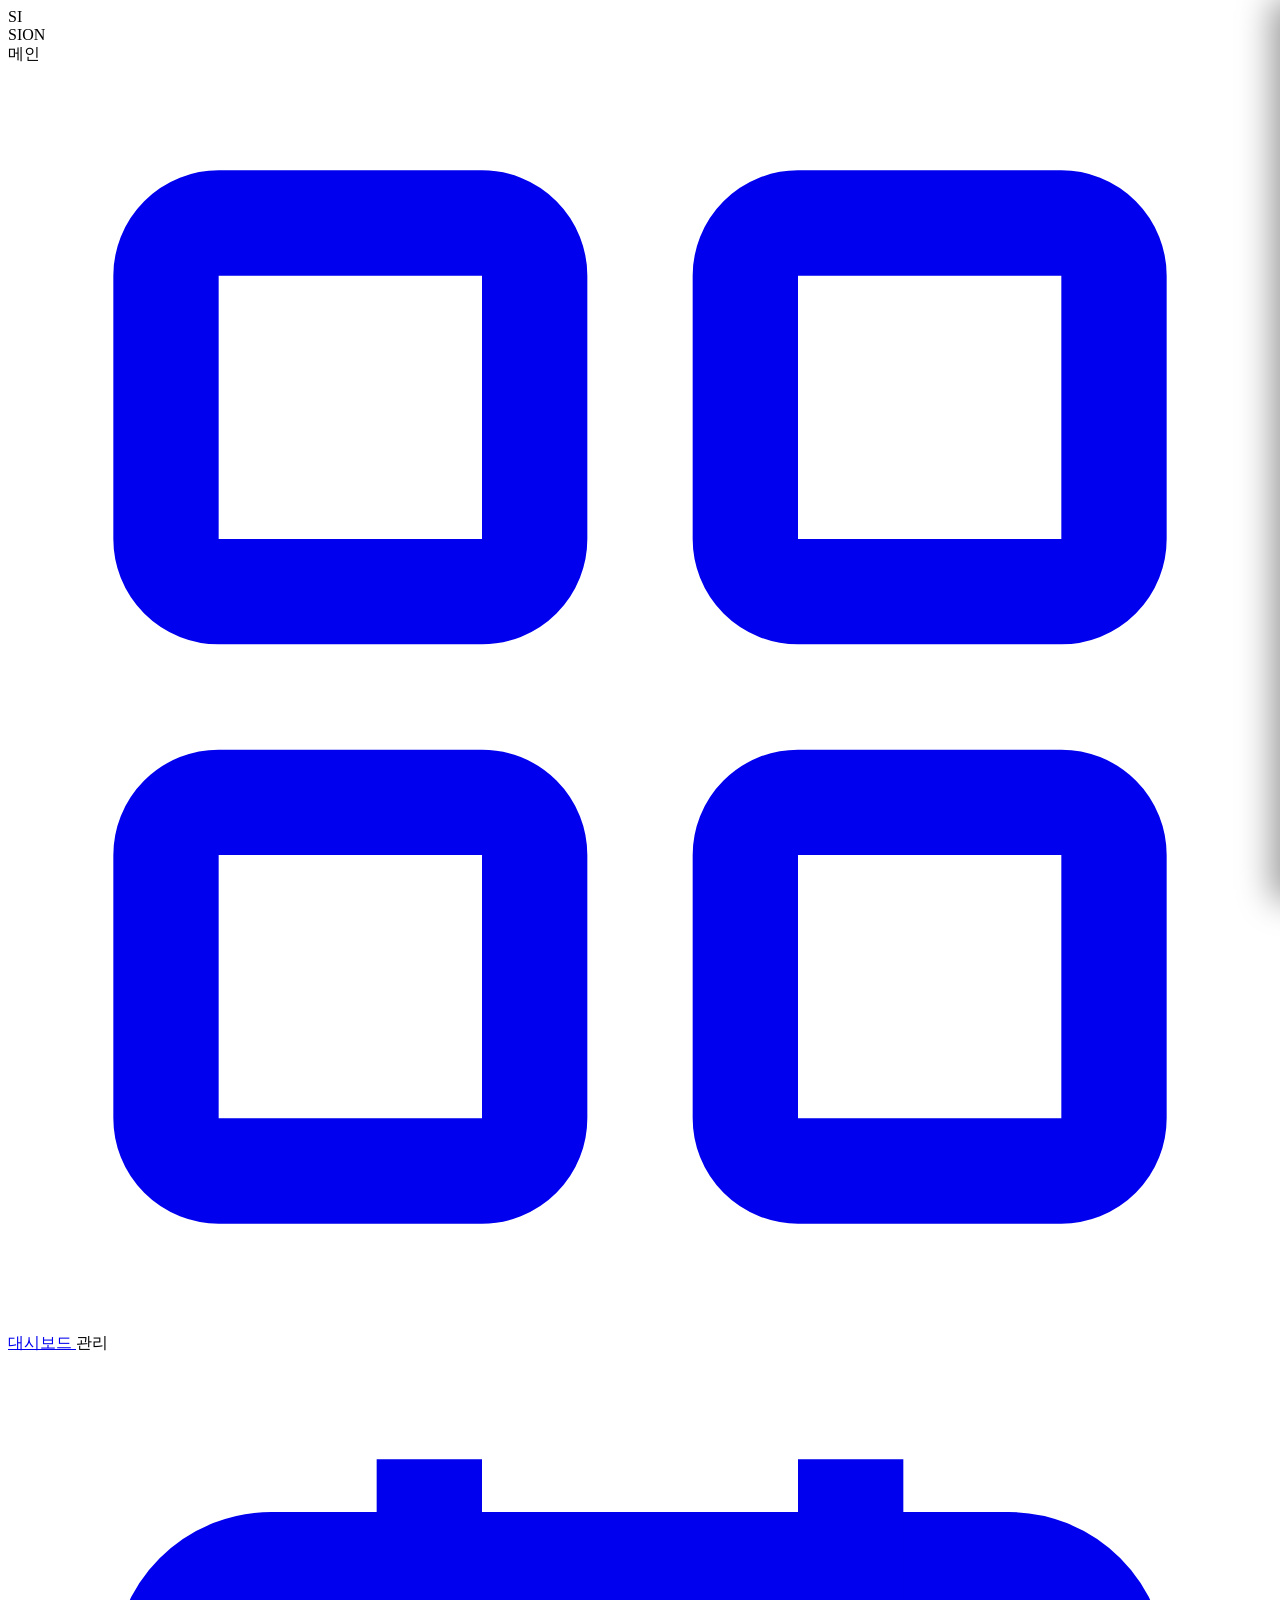
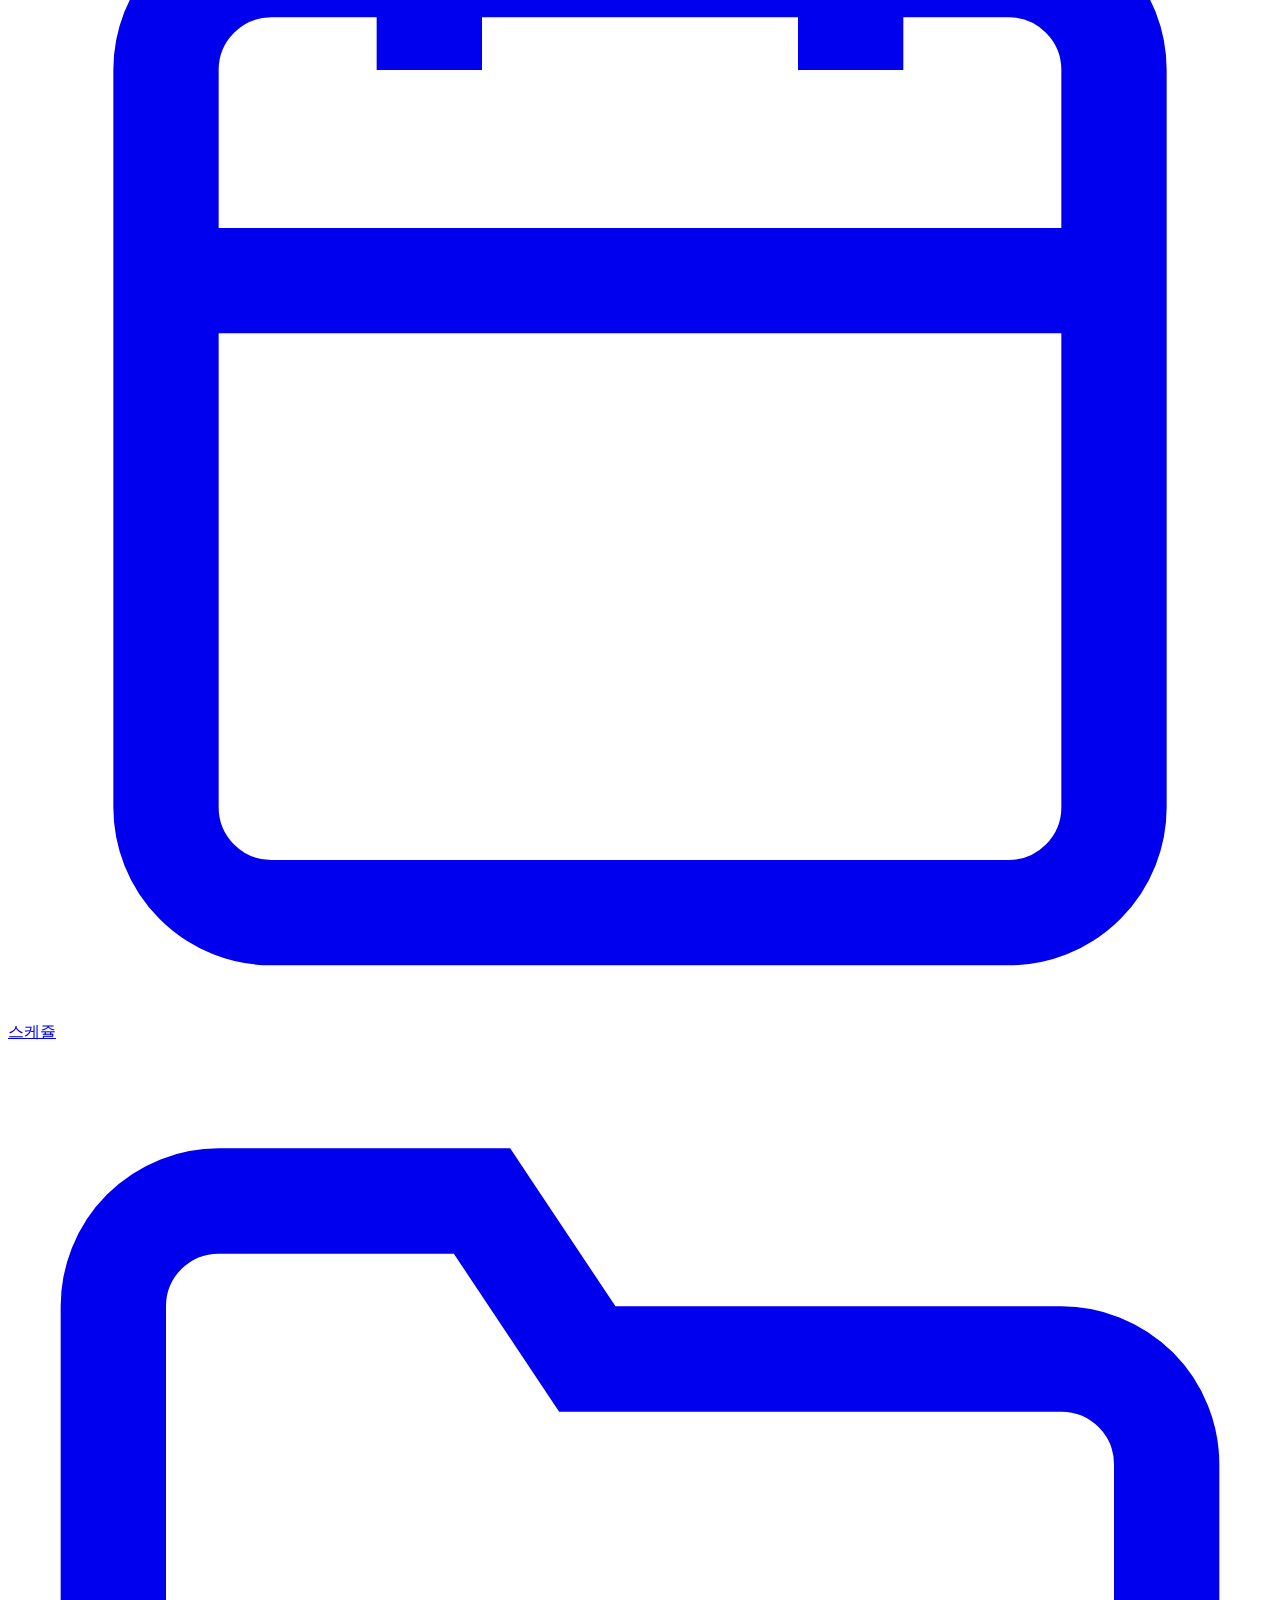
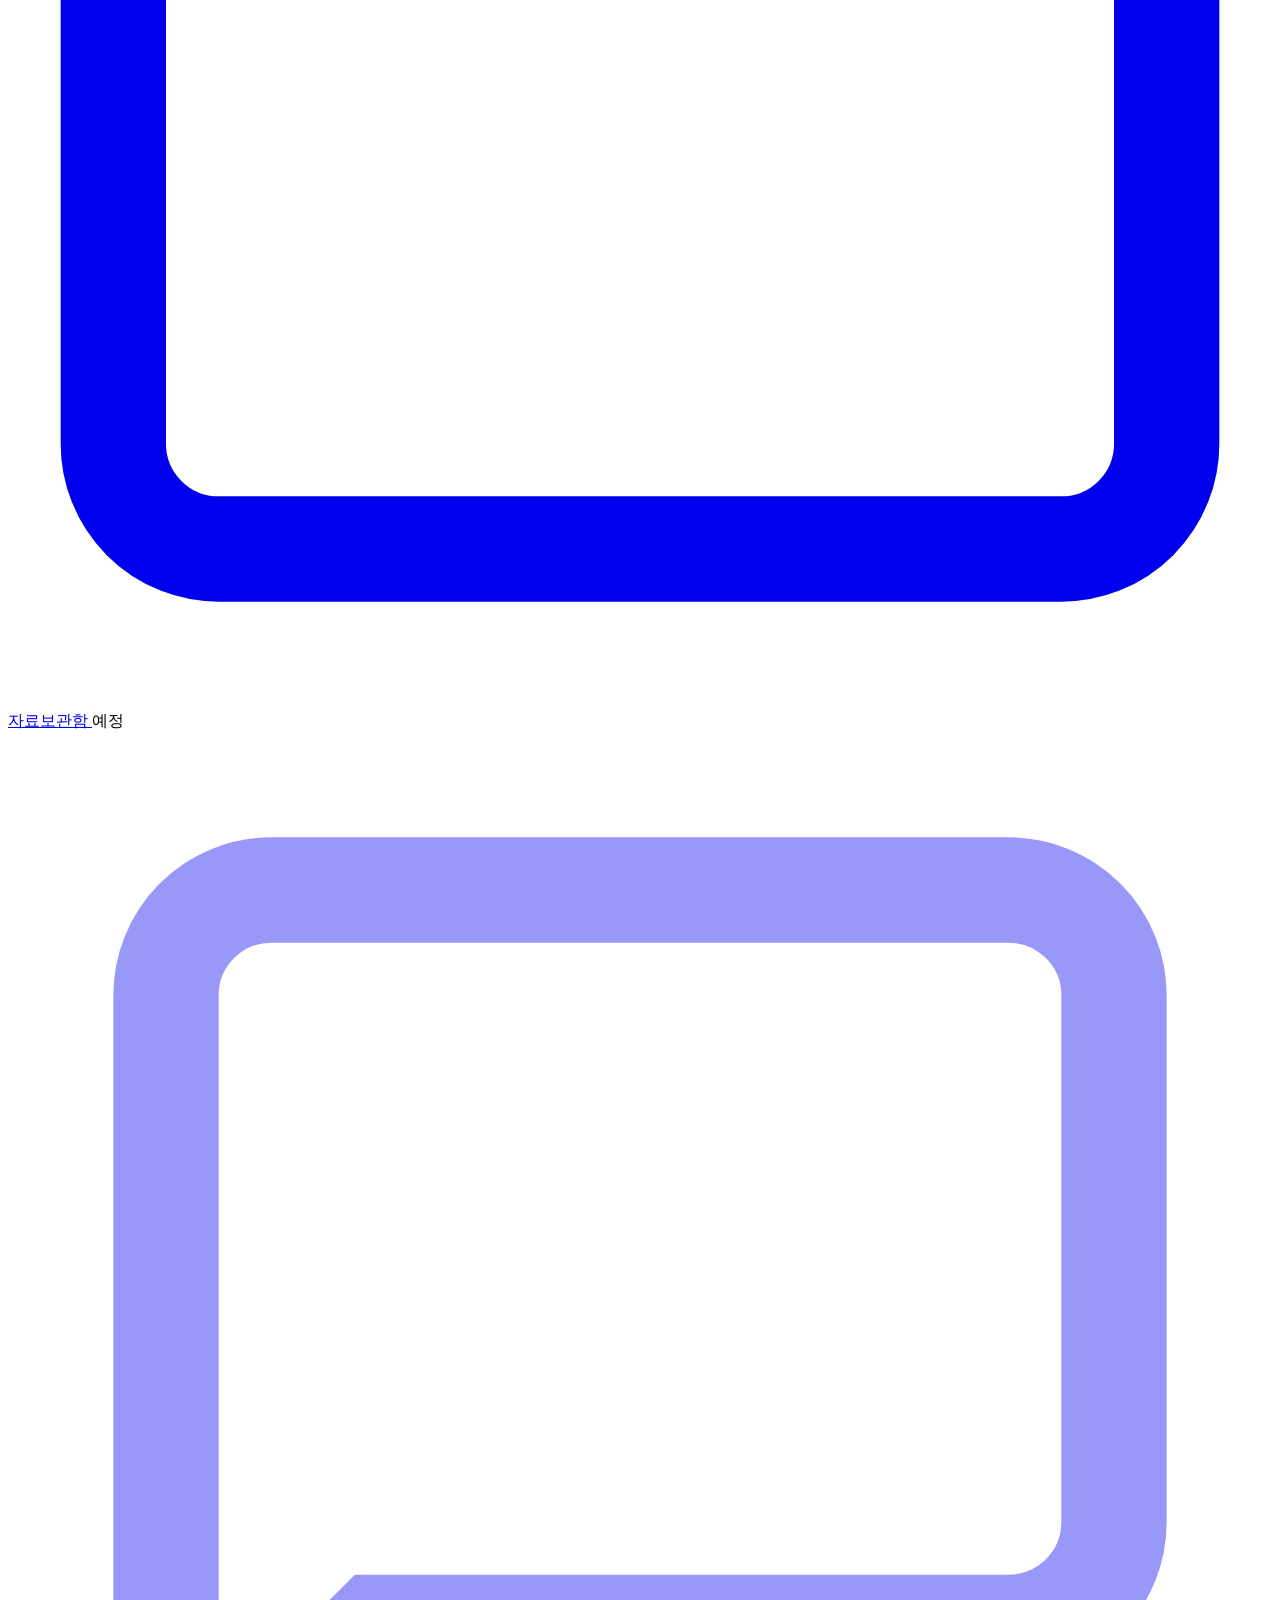
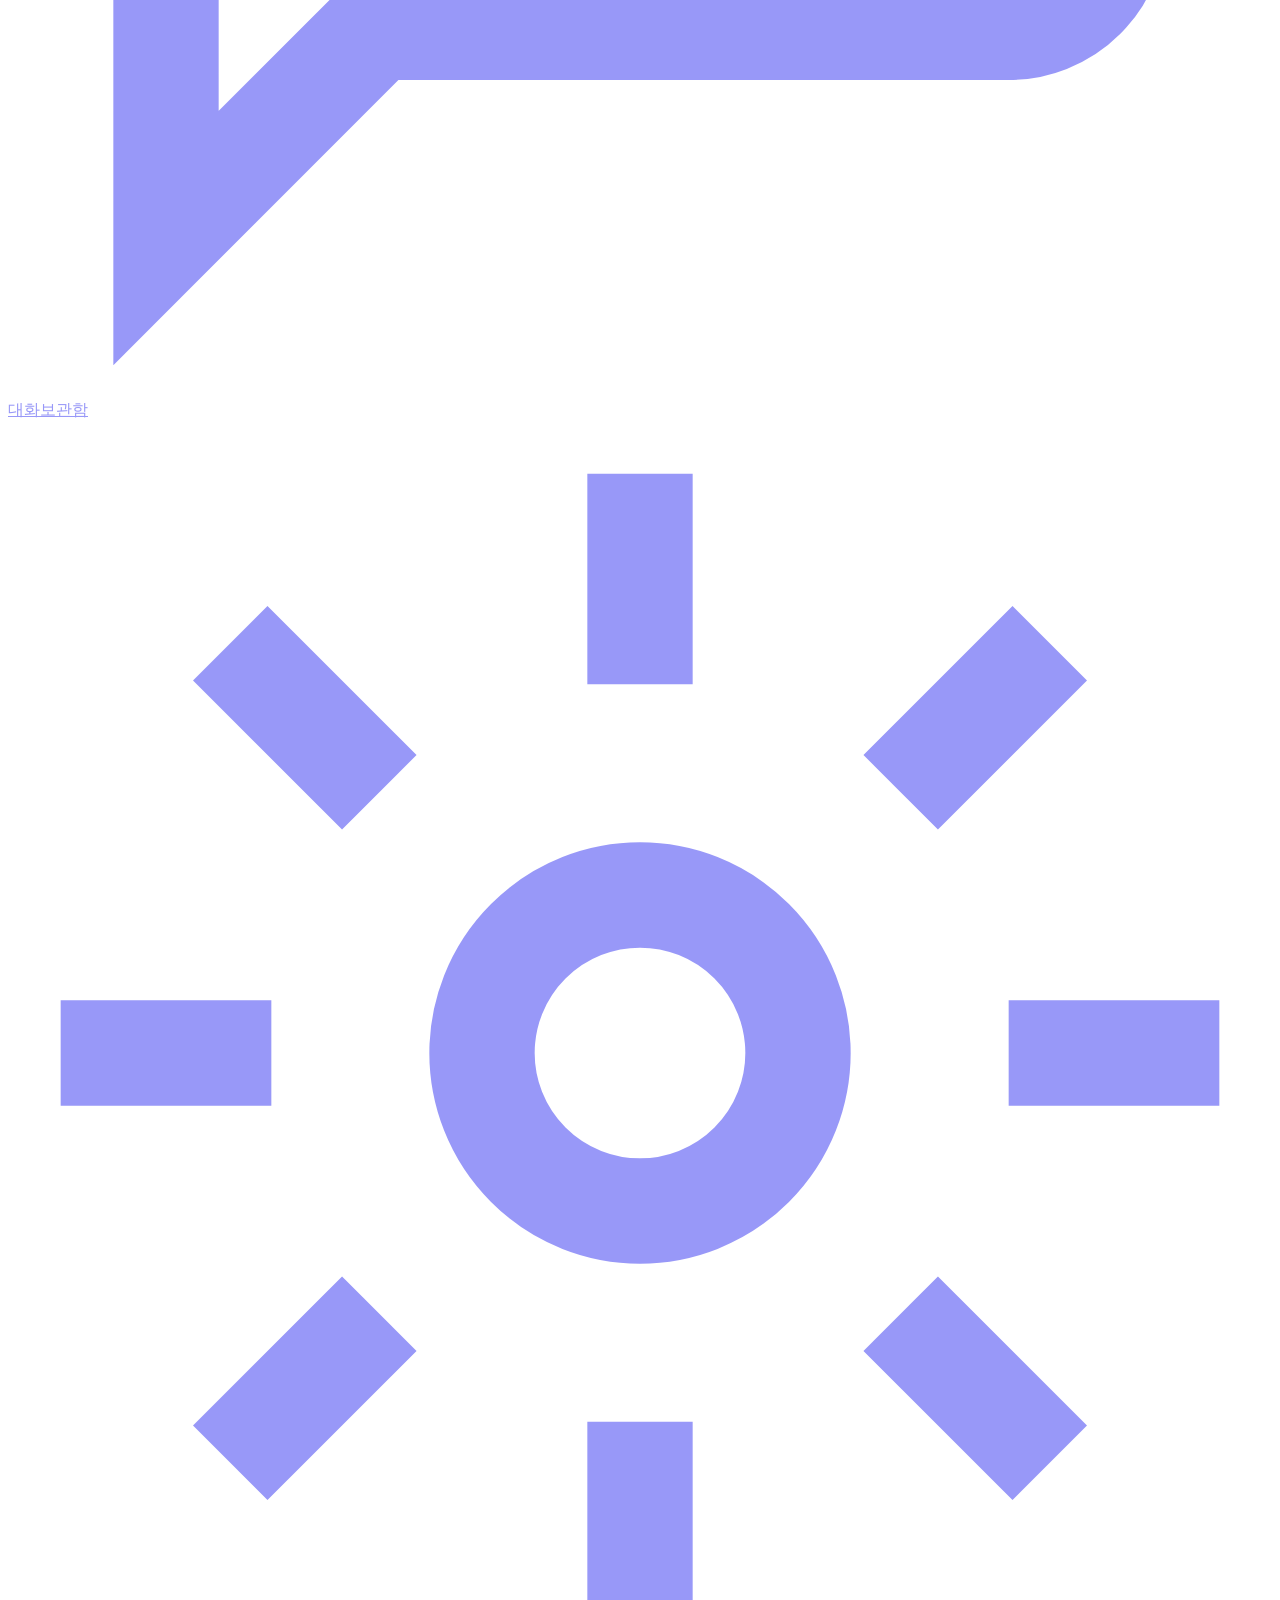
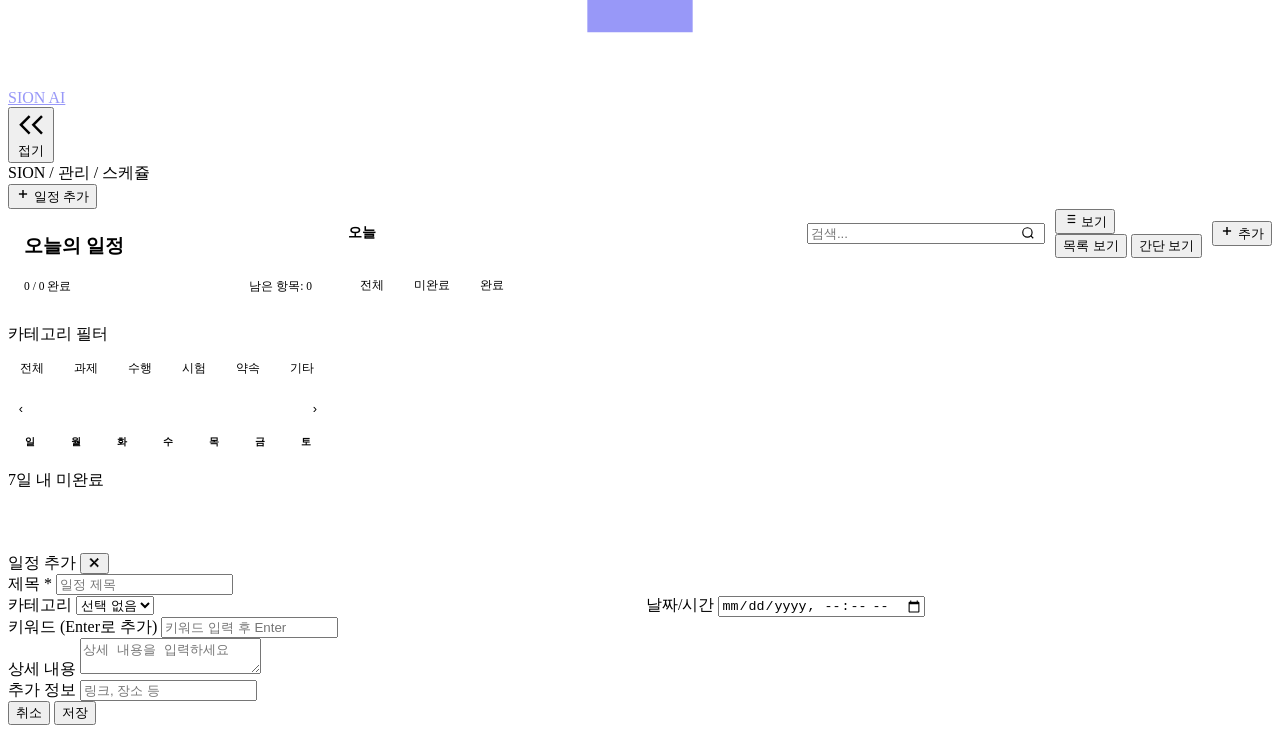
==== schedule.html @ 3ece58d2 "Create schedule.html" ====
<!DOCTYPE html>
<html lang="ko">
<head>
  <meta charset="UTF-8"/>
  <meta name="viewport" content="width=device-width,initial-scale=1.0"/>
  <title>SION — 스케쥴</title>
  <link rel="stylesheet" href="sion.css"/>
  <style>
    /* ── 스케쥴 전용 ─────────────────────── */
    .sched-layout {
      display: grid;
      grid-template-columns: 320px 1fr;
      gap: 20px;
      align-items: start;
    }

    /* ── 왼쪽 패널: 오늘/필터/통계 ─────── */
    .sched-left { display: flex; flex-direction: column; gap: 14px; }

    /* 필터 칩 */
    .filter-chips { display: flex; flex-wrap: wrap; gap: 6px; }
    .chip {
      padding: 5px 12px;
      border-radius: 20px;
      font-size: 0.75rem;
      font-weight: 500;
      border: 1px solid var(--line-mid);
      background: transparent;
      color: var(--tx-2);
      cursor: pointer;
      transition: all 0.15s;
    }
    .chip:hover { border-color: var(--line-hi); color: var(--tx-1); }
    .chip.active { background: var(--ac-dim); border-color: var(--ac); color: var(--ac); }

    /* 오늘 요약 */
    .today-summary {
      padding: 16px;
      background: var(--bg-float);
      border-radius: var(--radius);
      border: 1px solid var(--line-mid);
    }
    .ts-date {
      font-family: var(--font-mono);
      font-size: 0.7rem;
      color: var(--tx-3);
      margin-bottom: 8px;
    }
    .ts-progress-bar {
      height: 4px;
      background: var(--bg-overlay);
      border-radius: 2px;
      margin: 10px 0 6px;
      overflow: hidden;
    }
    .ts-progress-fill {
      height: 100%;
      background: var(--ac);
      border-radius: 2px;
      transition: width 0.5s ease;
    }
    .ts-counts {
      display: flex;
      justify-content: space-between;
      font-size: 0.72rem;
      color: var(--tx-3);
      font-family: var(--font-mono);
    }

    /* 미니 캘린더 */
    .mini-cal { }
    .mini-cal-header {
      display: flex;
      align-items: center;
      justify-content: space-between;
      margin-bottom: 10px;
    }
    .mini-cal-title {
      font-size: 0.85rem;
      font-weight: 600;
      color: var(--tx-1);
      font-family: var(--font-mono);
    }
    .mini-cal-nav {
      width: 26px; height: 26px;
      border-radius: 6px;
      border: 1px solid var(--line-mid);
      background: transparent;
      color: var(--tx-2);
      display: flex; align-items: center; justify-content: center;
      cursor: pointer;
      font-size: 0.8rem;
      transition: all 0.15s;
    }
    .mini-cal-nav:hover { background: var(--bg-overlay); color: var(--tx-1); }
    .mini-cal-days {
      display: grid;
      grid-template-columns: repeat(7, 1fr);
      gap: 2px;
      margin-bottom: 4px;
    }
    .mini-cal-day-label {
      text-align: center;
      font-size: 0.65rem;
      color: var(--tx-3);
      padding: 3px 0;
      font-weight: 600;
    }
    .mini-cal-grid {
      display: grid;
      grid-template-columns: repeat(7, 1fr);
      gap: 2px;
    }
    .cal-cell {
      aspect-ratio: 1;
      display: flex;
      align-items: center;
      justify-content: center;
      border-radius: 6px;
      font-size: 0.72rem;
      cursor: pointer;
      color: var(--tx-2);
      position: relative;
      transition: background 0.1s, color 0.1s;
    }
    .cal-cell:hover { background: var(--bg-overlay); color: var(--tx-1); }
    .cal-cell.other { color: var(--tx-4); }
    .cal-cell.today { background: var(--ac-dim); color: var(--ac); font-weight: 700; }
    .cal-cell.selected { background: var(--ac); color: var(--bg-base); font-weight: 700; }
    .cal-cell.has-event::after {
      content: '';
      position: absolute;
      bottom: 2px;
      width: 4px; height: 4px;
      border-radius: 50%;
      background: var(--ac);
    }
    .cal-cell.today.has-event::after, .cal-cell.selected.has-event::after { background: var(--bg-base); }
    .cal-cell.sun { color: var(--red); }
    .cal-cell.sun.today, .cal-cell.sun.selected { color: inherit; }

    /* ── 오른쪽: 일정 목록 ────────────────── */
    .sched-right { display: flex; flex-direction: column; gap: 14px; }
    .sched-toolbar {
      display: flex;
      align-items: center;
      gap: 10px;
      flex-wrap: wrap;
    }
    .sched-date-label {
      font-size: 0.85rem;
      font-weight: 600;
      color: var(--tx-1);
      font-family: var(--font-mono);
      flex: 1;
    }

    /* 일정 아이템 */
    .sched-list { display: flex; flex-direction: column; gap: 6px; }
    .sched-item {
      background: var(--bg-raised);
      border: 1px solid var(--line-mid);
      border-radius: var(--radius);
      padding: 12px 14px;
      display: flex;
      align-items: flex-start;
      gap: 12px;
      transition: border-color 0.15s;
    }
    .sched-item:hover { border-color: var(--line-hi); }
    .sched-item.done { opacity: 0.45; }
    .sched-item.done .sched-name { text-decoration: line-through; color: var(--tx-3); }
    .sched-check {
      width: 20px; height: 20px;
      border-radius: 6px;
      border: 1.5px solid var(--line-hi);
      flex-shrink: 0;
      display: flex; align-items: center; justify-content: center;
      cursor: pointer;
      margin-top: 1px;
      transition: all 0.15s;
    }
    .sched-check:hover { border-color: var(--ac); }
    .sched-check.done { background: var(--ac); border-color: var(--ac); }
    .sched-body { flex: 1; min-width: 0; }
    .sched-name {
      font-size: 0.9rem;
      font-weight: 500;
      color: var(--tx-1);
      margin-bottom: 4px;
      white-space: nowrap;
      overflow: hidden;
      text-overflow: ellipsis;
    }
    .sched-meta {
      display: flex;
      align-items: center;
      gap: 8px;
      flex-wrap: wrap;
    }
    .sched-time {
      font-size: 0.72rem;
      color: var(--tx-3);
      font-family: var(--font-mono);
    }
    .sched-keywords {
      display: flex;
      gap: 4px;
      flex-wrap: wrap;
    }
    .sched-keyword {
      font-size: 0.65rem;
      padding: 1px 6px;
      border-radius: 3px;
      background: var(--bg-overlay);
      color: var(--tx-3);
    }
    .sched-content-preview {
      font-size: 0.78rem;
      color: var(--tx-3);
      margin-top: 4px;
      overflow: hidden;
      text-overflow: ellipsis;
      white-space: nowrap;
    }
    .sched-actions {
      display: flex;
      gap: 4px;
      flex-shrink: 0;
      opacity: 0;
      transition: opacity 0.15s;
    }
    .sched-item:hover .sched-actions { opacity: 1; }

    /* 상세 패널 (슬라이드) */
    .detail-panel {
      position: fixed;
      top: 0; right: 0; bottom: 0;
      width: 360px;
      background: var(--bg-float);
      border-left: 1px solid var(--line-hi);
      box-shadow: -8px 0 32px rgba(0,0,0,0.4);
      z-index: 150;
      display: flex;
      flex-direction: column;
      transform: translateX(100%);
      transition: transform 0.25s ease;
      overflow-y: auto;
    }
    .detail-panel.open { transform: translateX(0); }
    .detail-head {
      padding: 20px;
      border-bottom: 1px solid var(--line-sub);
      display: flex;
      align-items: flex-start;
      justify-content: space-between;
      gap: 10px;
    }
    .detail-title {
      font-size: 1rem;
      font-weight: 600;
      color: var(--tx-1);
      line-height: 1.4;
      flex: 1;
    }
    .detail-body { padding: 20px; flex: 1; display: flex; flex-direction: column; gap: 14px; }
    .detail-row { display: flex; flex-direction: column; gap: 4px; }
    .detail-label { font-size: 0.65rem; font-weight: 600; color: var(--tx-3); text-transform: uppercase; letter-spacing: 0.1em; }
    .detail-val { font-size: 0.85rem; color: var(--tx-1); }
    .detail-content { font-size: 0.85rem; color: var(--tx-2); line-height: 1.7; white-space: pre-wrap; word-break: break-word; }
    .detail-foot { padding: 16px 20px; border-top: 1px solid var(--line-sub); display: flex; gap: 8px; }

    @media (max-width: 1024px) {
      .sched-layout { grid-template-columns: 280px 1fr; }
    }
    @media (max-width: 768px) {
      .sched-layout { grid-template-columns: 1fr; }
      .sched-left { display: none; }
      .detail-panel { width: 100%; }
    }
  </style>
</head>
<body>
<div class="app">

  <!-- 사이드바 -->
  <aside class="sidebar" id="sidebar">
    <div class="sidebar-brand">
      <div class="brand-mark">SI</div>
      <span class="brand-name">SION</span>
    </div>
    <nav class="sidebar-nav">
      <span class="nav-section-label">메인</span>
      <a href="index.html" class="nav-link">
        <svg class="nav-ico" viewBox="0 0 24 24" fill="none" stroke="currentColor" stroke-width="2"><rect x="3" y="3" width="7" height="7" rx="1"/><rect x="14" y="3" width="7" height="7" rx="1"/><rect x="3" y="14" width="7" height="7" rx="1"/><rect x="14" y="14" width="7" height="7" rx="1"/></svg>
        <span class="nav-label">대시보드</span>
      </a>
      <span class="nav-section-label">관리</span>
      <a href="schedule.html" class="nav-link active">
        <svg class="nav-ico" viewBox="0 0 24 24" fill="none" stroke="currentColor" stroke-width="2"><rect x="3" y="4" width="18" height="18" rx="2"/><path d="M16 2v4M8 2v4M3 10h18"/></svg>
        <span class="nav-label">스케쥴</span>
      </a>
      <a href="vault.html" class="nav-link">
        <svg class="nav-ico" viewBox="0 0 24 24" fill="none" stroke="currentColor" stroke-width="2"><path d="M22 19a2 2 0 0 1-2 2H4a2 2 0 0 1-2-2V5a2 2 0 0 1 2-2h5l2 3h9a2 2 0 0 1 2 2z"/></svg>
        <span class="nav-label">자료보관함</span>
      </a>
      <span class="nav-section-label">예정</span>
      <a href="#" class="nav-link" style="opacity:0.4;pointer-events:none">
        <svg class="nav-ico" viewBox="0 0 24 24" fill="none" stroke="currentColor" stroke-width="2"><path d="M21 15a2 2 0 0 1-2 2H7l-4 4V5a2 2 0 0 1 2-2h14a2 2 0 0 1 2 2z"/></svg>
        <span class="nav-label">대화보관함</span>
      </a>
      <a href="#" class="nav-link" style="opacity:0.4;pointer-events:none">
        <svg class="nav-ico" viewBox="0 0 24 24" fill="none" stroke="currentColor" stroke-width="2"><circle cx="12" cy="12" r="3"/><path d="M12 1v4M12 19v4M4.22 4.22l2.83 2.83M16.95 16.95l2.83 2.83M1 12h4M19 12h4M4.22 19.78l2.83-2.83M16.95 7.05l2.83-2.83"/></svg>
        <span class="nav-label">SION AI</span>
      </a>
    </nav>
    <div class="sidebar-footer">
      <button class="sidebar-toggle" id="sidebarToggle">
        <svg class="toggle-ico nav-ico" viewBox="0 0 24 24" fill="none" stroke="currentColor" stroke-width="2"><path d="M11 19l-7-7 7-7M21 19l-7-7 7-7"/></svg>
        <span style="font-size:0.8rem;color:var(--tx-3)">접기</span>
      </button>
    </div>
  </aside>

  <!-- 메인 -->
  <div class="content" id="content">
    <div class="topbar">
      <span class="topbar-path">SION / 관리 /</span>
      <span class="topbar-title">스케쥴</span>
      <div class="topbar-right">
        <button class="btn btn-primary" id="btn-add-top">
          <svg width="14" height="14" viewBox="0 0 24 24" fill="none" stroke="currentColor" stroke-width="2.5"><line x1="12" y1="5" x2="12" y2="19"/><line x1="5" y1="12" x2="19" y2="12"/></svg>
          일정 추가
        </button>
      </div>
    </div>

    <div class="page">
      <div class="sched-layout">

        <!-- 왼쪽 패널 -->
        <div class="sched-left">

          <!-- 오늘 요약 -->
          <div class="today-summary">
            <div class="ts-date" id="ts-date"></div>
            <div style="font-size:1.2rem;font-weight:700;color:var(--tx-1);margin-bottom:4px" id="ts-headline">오늘의 일정</div>
            <div class="ts-progress-bar"><div class="ts-progress-fill" id="ts-bar" style="width:0%"></div></div>
            <div class="ts-counts"><span id="ts-done-count">0 / 0 완료</span><span id="ts-remain">남은 항목: 0</span></div>
          </div>

          <!-- 필터 -->
          <div class="card card-sm">
            <div class="card-header" style="margin-bottom:10px">
              <span class="card-title">카테고리 필터</span>
            </div>
            <div class="filter-chips" id="cat-filter">
              <button class="chip active" data-cat="">전체</button>
              <button class="chip" data-cat="과제">과제</button>
              <button class="chip" data-cat="수행">수행</button>
              <button class="chip" data-cat="시험">시험</button>
              <button class="chip" data-cat="약속">약속</button>
              <button class="chip" data-cat="기타">기타</button>
            </div>
          </div>

          <!-- 미니 캘린더 -->
          <div class="card">
            <div class="mini-cal">
              <div class="mini-cal-header">
                <button class="mini-cal-nav" id="cal-prev">‹</button>
                <span class="mini-cal-title" id="cal-title"></span>
                <button class="mini-cal-nav" id="cal-next">›</button>
              </div>
              <div class="mini-cal-days">
                <div class="mini-cal-day-label">일</div>
                <div class="mini-cal-day-label">월</div>
                <div class="mini-cal-day-label">화</div>
                <div class="mini-cal-day-label">수</div>
                <div class="mini-cal-day-label">목</div>
                <div class="mini-cal-day-label">금</div>
                <div class="mini-cal-day-label">토</div>
              </div>
              <div class="mini-cal-grid" id="cal-grid"></div>
            </div>
          </div>

          <!-- 미완료 요약 -->
          <div class="card card-sm">
            <div class="card-header" style="margin-bottom:10px">
              <span class="card-title">7일 내 미완료</span>
            </div>
            <div id="upcoming-7day" style="display:flex;flex-direction:column;gap:4px"></div>
          </div>

        </div>

        <!-- 오른쪽 패널 -->
        <div class="sched-right">
          <div class="sched-toolbar">
            <span class="sched-date-label" id="sched-date-label">오늘</span>
            <div style="position:relative">
              <input class="input" type="text" placeholder="검색..." id="sched-search" style="width:200px;padding-right:32px"/>
              <svg style="position:absolute;right:10px;top:50%;transform:translateY(-50%);color:var(--tx-3)" width="14" height="14" viewBox="0 0 24 24" fill="none" stroke="currentColor" stroke-width="2"><circle cx="11" cy="11" r="8"/><line x1="21" y1="21" x2="16.65" y2="16.65"/></svg>
            </div>
            <div class="dropdown">
              <button class="btn btn-ghost" id="view-toggle">
                <svg width="14" height="14" viewBox="0 0 24 24" fill="none" stroke="currentColor" stroke-width="2"><line x1="8" y1="6" x2="21" y2="6"/><line x1="8" y1="12" x2="21" y2="12"/><line x1="8" y1="18" x2="21" y2="18"/><line x1="3" y1="6" x2="3.01" y2="6"/><line x1="3" y1="12" x2="3.01" y2="12"/><line x1="3" y1="18" x2="3.01" y2="18"/></svg>
                보기
              </button>
              <div class="dropdown-menu" id="view-menu">
                <button class="dropdown-item active" data-view="list">목록 보기</button>
                <button class="dropdown-item" data-view="compact">간단 보기</button>
              </div>
            </div>
            <button class="btn btn-primary" id="btn-add">
              <svg width="14" height="14" viewBox="0 0 24 24" fill="none" stroke="currentColor" stroke-width="2.5"><line x1="12" y1="5" x2="12" y2="19"/><line x1="5" y1="12" x2="19" y2="12"/></svg>
              추가
            </button>
          </div>

          <!-- 완료 필터 -->
          <div style="display:flex;gap:6px;align-items:center">
            <button class="chip active" id="filter-all">전체</button>
            <button class="chip" id="filter-todo">미완료</button>
            <button class="chip" id="filter-done">완료</button>
            <span style="margin-left:auto;font-size:0.75rem;color:var(--tx-3);font-family:var(--font-mono)" id="sched-count"></span>
          </div>

          <div class="sched-list" id="sched-list">
            <div class="skeleton" style="height:72px"></div>
            <div class="skeleton" style="height:72px;margin-top:6px"></div>
            <div class="skeleton" style="height:72px;margin-top:6px"></div>
          </div>
        </div>

      </div>
    </div>
  </div>
</div>

<!-- 상세 슬라이드 패널 -->
<div class="detail-panel" id="detail-panel">
  <div class="detail-head">
    <div class="detail-title" id="dp-title">—</div>
    <button class="btn-icon" id="dp-close" style="flex-shrink:0">✕</button>
  </div>
  <div class="detail-body">
    <div class="detail-row"><span class="detail-label">카테고리</span><div id="dp-cat"></div></div>
    <div class="detail-row"><span class="detail-label">날짜/시간</span><span class="detail-val" id="dp-date"></span></div>
    <div class="detail-row" id="dp-kw-row"><span class="detail-label">키워드</span><div class="tag-list" id="dp-keywords"></div></div>
    <div class="detail-row" id="dp-content-row"><span class="detail-label">내용</span><div class="detail-content" id="dp-content"></div></div>
    <div class="detail-row" id="dp-add-row"><span class="detail-label">추가 정보</span><span class="detail-val" id="dp-add"></span></div>
  </div>
  <div class="detail-foot">
    <button class="btn btn-ghost" id="dp-edit">✏ 수정</button>
    <button class="btn btn-danger" id="dp-delete">삭제</button>
    <button class="btn btn-primary" id="dp-toggle" style="margin-left:auto">완료로 표시</button>
  </div>
</div>

<!-- 추가/수정 모달 -->
<div class="modal-backdrop" id="modal-sched">
  <div class="modal">
    <div class="modal-head">
      <span class="modal-title" id="modal-title">일정 추가</span>
      <button class="btn-icon" onclick="SION.ui.closeModal('modal-sched')">✕</button>
    </div>
    <div class="modal-body">
      <input type="hidden" id="form-id"/>
      <div class="form-group">
        <label class="input-label">제목 *</label>
        <input class="input" type="text" id="form-name" placeholder="일정 제목"/>
      </div>
      <div style="display:grid;grid-template-columns:1fr 1fr;gap:12px">
        <div class="form-group">
          <label class="input-label">카테고리</label>
          <select class="input" id="form-cat">
            <option value="">선택 없음</option>
            <option value="과제">과제</option>
            <option value="수행">수행평가</option>
            <option value="시험">시험</option>
            <option value="약속">약속</option>
            <option value="기타">기타</option>
          </select>
        </div>
        <div class="form-group">
          <label class="input-label">날짜/시간</label>
          <input class="input" type="datetime-local" id="form-date"/>
        </div>
      </div>
      <div class="form-group">
        <label class="input-label">키워드 (Enter로 추가)</label>
        <input class="input" type="text" id="form-kw-input" placeholder="키워드 입력 후 Enter"/>
        <div class="tag-list" id="form-kw-tags"></div>
      </div>
      <div class="form-group">
        <label class="input-label">상세 내용</label>
        <textarea class="input" id="form-content" placeholder="상세 내용을 입력하세요"></textarea>
      </div>
      <div class="form-group">
        <label class="input-label">추가 정보</label>
        <input class="input" type="text" id="form-add" placeholder="링크, 장소 등"/>
      </div>
    </div>
    <div class="modal-foot">
      <button class="btn btn-ghost" onclick="SION.ui.closeModal('modal-sched')">취소</button>
      <button class="btn btn-primary" id="form-save">저장</button>
    </div>
  </div>
</div>

<div id="toast-container"></div>
<script src="sion.js"></script>
<script>
// ============================================================
//  스케쥴 페이지 로직
// ============================================================
SION.ui.initSidebar();

// ── 상태 ─────────────────────────────────────
let allData      = [];     // 현재 선택 날짜의 전체 일정
let monthData    = {};     // 월별 날짜→일정 맵
let selectedDate = SION.date.toDate(); // 'YYYY-MM-DD'
let calYear, calMonth;
let filterCat    = '';
let filterEnd    = 'all'; // all / todo / done
let viewMode     = 'list';
let searchQ      = '';
let detailItem   = null;
let formKeywords = [];

// ── 초기화 ───────────────────────────────────
(async () => {
  const now = new Date();
  calYear  = now.getFullYear();
  calMonth = now.getMonth() + 1;

  // 오늘 날짜 표시
  const d = new Date();
  const days = ['일','월','화','수','목','금','토'];
  document.getElementById('ts-date').textContent =
    `${d.getFullYear()}.${SION.util.pad(d.getMonth()+1)}.${SION.util.pad(d.getDate())} ${days[d.getDay()]}요일`;

  initCalendarControls();
  initFilterControls();
  initFormControls();
  initDetailPanel();

  // URL 파라미터로 카테고리 필터 자동 적용
  const params = new URLSearchParams(location.search);
  if (params.get('cat')) {
    filterCat = params.get('cat');
    document.querySelectorAll('#cat-filter .chip').forEach(c => {
      c.classList.toggle('active', c.dataset.cat === filterCat);
    });
  }

  await Promise.all([loadMonthData(), loadData()]);
  renderCalendar();
  loadUpcoming7();
})();

// ── 데이터 로드 ───────────────────────────────
async function loadData() {
  document.getElementById('sched-list').innerHTML =
    ['','',''].map(() => `<div class="skeleton" style="height:72px;margin-bottom:6px"></div>`).join('');

  try {
    let q = `s_date=gte.${selectedDate}T00:00:00&s_date=lte.${selectedDate}T23:59:59&order=s_date.asc&limit=100`;
    allData = await SION.db.select('schedule', q);
    renderList();
    updateTodaySummary();
  } catch(e) {
    SION.ui.toast('일정 로드 실패: ' + e.message, 'error');
    allData = [];
    renderList();
  }
}

async function loadMonthData() {
  const start = new Date(calYear, calMonth-1, 1);
  const end   = new Date(calYear, calMonth,   0);
  start.setDate(start.getDate() - 7);
  end.setDate(end.getDate() + 7);

  try {
    const data = await SION.db.select('schedule',
      `s_date=gte.${SION.date.toISO(start)}&s_date=lte.${SION.date.toISO(end)}&select=id,s_date,s_end,s_category`
    );
    monthData = {};
    data.forEach(item => {
      const k = SION.date.toDate(new Date(item.s_date));
      if (!monthData[k]) monthData[k] = [];
      monthData[k].push(item);
    });
  } catch(e) {}
}

async function loadUpcoming7() {
  const now   = new Date(); now.setHours(0,0,0,0);
  const end7  = new Date(now); end7.setDate(end7.getDate() + 7); end7.setHours(23,59,59,999);
  try {
    const data = await SION.db.select('schedule',
      `s_end=eq.false&s_date=gte.${SION.date.toISO(now)}&s_date=lte.${SION.date.toISO(end7)}&order=s_date.asc&limit=10`
    );
    const el = document.getElementById('upcoming-7day');
    if (data.length === 0) {
      el.innerHTML = `<div class="empty-state" style="padding:12px 0"><div class="empty-state-text">7일 내 미완료 일정 없음</div></div>`;
      return;
    }
    el.innerHTML = data.map(item => {
      const ds = SION.date.toDate(new Date(item.s_date));
      const dd = SION.date.dday(ds);
      return `
        <div style="display:flex;align-items:center;gap:8px;padding:5px 0;cursor:pointer" onclick="selectDate('${ds}')">
          <span style="font-family:var(--font-mono);font-size:0.68rem;color:var(--ac);min-width:38px">${dd.label}</span>
          <span style="font-size:0.78rem;color:var(--tx-1);flex:1;overflow:hidden;text-overflow:ellipsis;white-space:nowrap">${SION.util.esc(item.s_name)}</span>
          ${SION.ui.catBadge(item.s_category)}
        </div>`;
    }).join('');
  } catch(e) {}
}

// ── 렌더링 ───────────────────────────────────
function renderList() {
  let data = [...allData];

  // 카테고리 필터
  if (filterCat) data = data.filter(d => d.s_category === filterCat);
  // 완료 필터
  if (filterEnd === 'todo') data = data.filter(d => !d.s_end);
  if (filterEnd === 'done') data = data.filter(d => d.s_end);
  // 검색
  if (searchQ) {
    const q = searchQ.toLowerCase();
    data = data.filter(d =>
      d.s_name?.toLowerCase().includes(q) ||
      d.s_content?.toLowerCase().includes(q) ||
      d.s_keywords?.some(k => k.toLowerCase().includes(q))
    );
  }

  document.getElementById('sched-count').textContent = `${data.length}건`;

  const list = document.getElementById('sched-list');
  if (data.length === 0) {
    list.innerHTML = `
      <div class="empty-state">
        <div class="empty-state-icon">📋</div>
        <div class="empty-state-text">일정이 없습니다</div>
        <div class="empty-state-sub">새 일정을 추가해보세요</div>
      </div>`;
    return;
  }

  list.innerHTML = data.map(item => {
    const compact = viewMode === 'compact';
    return `
      <div class="sched-item ${item.s_end ? 'done' : ''}" data-id="${item.id}">
        <div class="sched-check ${item.s_end ? 'done' : ''}" data-id="${item.id}">
          ${item.s_end ? `<svg width="11" height="11" viewBox="0 0 12 12"><polyline points="2,6 5,9 10,3" stroke="currentColor" stroke-width="2" fill="none" stroke-linecap="round"/></svg>` : ''}
        </div>
        <div class="sched-body" style="cursor:pointer" data-open="${item.id}">
          <div class="sched-name">${SION.util.esc(item.s_name)}</div>
          ${!compact ? `<div class="sched-meta">
            ${item.s_date ? `<span class="sched-time">${SION.date.fmtDateTime(item.s_date)}</span>` : ''}
            ${SION.ui.catBadge(item.s_category)}
            ${item.s_keywords?.length ? `<div class="sched-keywords">${item.s_keywords.map(k => `<span class="sched-keyword">${SION.util.esc(k)}</span>`).join('')}</div>` : ''}
          </div>
          ${item.s_content ? `<div class="sched-content-preview">${SION.util.esc(item.s_content)}</div>` : ''}` : ''}
        </div>
        <div class="sched-actions">
          <button class="btn-icon btn-sm edit-btn" data-id="${item.id}" title="수정">
            <svg width="12" height="12" viewBox="0 0 24 24" fill="none" stroke="currentColor" stroke-width="2"><path d="M11 4H4a2 2 0 0 0-2 2v14a2 2 0 0 0 2 2h14a2 2 0 0 0 2-2v-7"/><path d="M18.5 2.5a2.121 2.121 0 0 1 3 3L12 15l-4 1 1-4 9.5-9.5z"/></svg>
          </button>
          <button class="btn-icon btn-sm del-btn" data-id="${item.id}" title="삭제">
            <svg width="12" height="12" viewBox="0 0 24 24" fill="none" stroke="currentColor" stroke-width="2"><polyline points="3 6 5 6 21 6"/><path d="M19 6l-1 14H6L5 6"/><path d="M10 11v6M14 11v6"/></svg>
          </button>
        </div>
      </div>`;
  }).join('');

  // 이벤트 바인딩
  list.querySelectorAll('.sched-check').forEach(btn => {
    btn.addEventListener('click', e => { e.stopPropagation(); toggleDone(btn.dataset.id); });
  });
  list.querySelectorAll('[data-open]').forEach(el => {
    el.addEventListener('click', () => openDetail(el.dataset.open));
  });
  list.querySelectorAll('.edit-btn').forEach(btn => {
    btn.addEventListener('click', e => { e.stopPropagation(); openEdit(btn.dataset.id); });
  });
  list.querySelectorAll('.del-btn').forEach(btn => {
    btn.addEventListener('click', e => { e.stopPropagation(); deleteItem(btn.dataset.id); });
  });
}

function updateTodaySummary() {
  const today = SION.date.toDate();
  const isToday = selectedDate === today;
  const total = allData.length;
  const done  = allData.filter(d => d.s_end).length;
  const pct   = total > 0 ? Math.round(done / total * 100) : 0;
  document.getElementById('ts-bar').style.width = pct + '%';
  document.getElementById('ts-done-count').textContent = `${done} / ${total} 완료`;
  document.getElementById('ts-remain').textContent = `남은 항목: ${total - done}`;

  const label = isToday ? '오늘의 일정' : `${selectedDate.replace(/-/g,'.')} 일정`;
  document.getElementById('ts-headline').textContent = label;

  // 날짜 레이블
  const d = SION.date.parseDate(selectedDate);
  const days = ['일','월','화','수','목','금','토'];
  document.getElementById('sched-date-label').textContent =
    isToday ? `오늘 · ${total}건` : `${d.getMonth()+1}월 ${d.getDate()}일 (${days[d.getDay()]}) · ${total}건`;
}

// ── 미니 캘린더 ──────────────────────────────
function renderCalendar() {
  const pad = SION.util.pad;
  document.getElementById('cal-title').textContent = `${calYear}.${pad(calMonth)}`;

  const first   = new Date(calYear, calMonth-1, 1);
  const lastDay = new Date(calYear, calMonth, 0).getDate();
  const startDow = first.getDay();
  const prevLast = new Date(calYear, calMonth-1, 0).getDate();
  const todayStr = SION.date.toDate();
  const grid = document.getElementById('cal-grid');

  let html = '';
  // 이전달
  for (let i = startDow - 1; i >= 0; i--) {
    const day = prevLast - i;
    const ds  = `${calYear}-${pad(calMonth-1 || 12)}-${pad(day)}`;
    html += `<div class="cal-cell other" data-date="${ds}">${day}</div>`;
  }
  // 이번달
  for (let d = 1; d <= lastDay; d++) {
    const ds  = `${calYear}-${pad(calMonth)}-${pad(d)}`;
    const dow = new Date(calYear, calMonth-1, d).getDay();
    const cls = [
      ds === todayStr    ? 'today'    : '',
      ds === selectedDate? 'selected' : '',
      monthData[ds]?.length ? 'has-event' : '',
      dow === 0          ? 'sun'      : '',
    ].filter(Boolean).join(' ');
    html += `<div class="cal-cell ${cls}" data-date="${ds}">${d}</div>`;
  }
  // 다음달
  let nextD = 1;
  const total = startDow + lastDay;
  const rows  = Math.ceil(total / 7);
  for (let i = total; i < rows * 7; i++) {
    const ds = `${calYear}-${pad(calMonth % 12 + 1)}-${pad(nextD)}`;
    html += `<div class="cal-cell other" data-date="${ds}">${nextD++}</div>`;
  }
  grid.innerHTML = html;
  grid.querySelectorAll('.cal-cell[data-date]').forEach(cell => {
    cell.addEventListener('click', () => selectDate(cell.dataset.date));
  });
}

function initCalendarControls() {
  document.getElementById('cal-prev').addEventListener('click', async () => {
    calMonth--;
    if (calMonth < 1) { calMonth = 12; calYear--; }
    await loadMonthData();
    renderCalendar();
  });
  document.getElementById('cal-next').addEventListener('click', async () => {
    calMonth++;
    if (calMonth > 12) { calMonth = 1; calYear++; }
    await loadMonthData();
    renderCalendar();
  });
}

async function selectDate(ds) {
  selectedDate = ds;
  // 달력 월 맞추기
  const [y, m] = ds.split('-').map(Number);
  if (y !== calYear || m !== calMonth) {
    calYear = y; calMonth = m;
    await loadMonthData();
  }
  renderCalendar();
  await loadData();
}

// ── 필터 ─────────────────────────────────────
function initFilterControls() {
  // 카테고리 칩
  document.getElementById('cat-filter').addEventListener('click', e => {
    const chip = e.target.closest('.chip');
    if (!chip) return;
    document.querySelectorAll('#cat-filter .chip').forEach(c => c.classList.remove('active'));
    chip.classList.add('active');
    filterCat = chip.dataset.cat;
    renderList();
  });

  // 완료 필터
  ['all','todo','done'].forEach(id => {
    document.getElementById(`filter-${id}`).addEventListener('click', () => {
      document.querySelectorAll('.sched-right .chip').forEach(c => c.classList.remove('active'));
      document.getElementById(`filter-${id}`).classList.add('active');
      filterEnd = id;
      renderList();
    });
  });

  // 검색
  document.getElementById('sched-search').addEventListener('input',
    SION.util.debounce(e => { searchQ = e.target.value.trim(); renderList(); }, 250)
  );

  // 보기 토글
  document.getElementById('view-toggle').addEventListener('click', e => {
    e.stopPropagation();
    document.getElementById('view-menu').classList.toggle('open');
  });
  document.querySelectorAll('[data-view]').forEach(btn => {
    btn.addEventListener('click', () => {
      viewMode = btn.dataset.view;
      document.querySelectorAll('[data-view]').forEach(b => b.classList.remove('active'));
      btn.classList.add('active');
      document.getElementById('view-menu').classList.remove('open');
      renderList();
    });
  });
}

// ── 상세 패널 ─────────────────────────────────
function initDetailPanel() {
  document.getElementById('dp-close').addEventListener('click', closeDetail);
  document.getElementById('dp-edit').addEventListener('click', () => {
    if (detailItem) { closeDetail(); openEdit(detailItem.id); }
  });
  document.getElementById('dp-delete').addEventListener('click', () => {
    if (detailItem) deleteItem(detailItem.id);
  });
  document.getElementById('dp-toggle').addEventListener('click', async () => {
    if (!detailItem) return;
    await toggleDone(detailItem.id);
    closeDetail();
  });
}

function openDetail(id) {
  const item = allData.find(d => String(d.id) === String(id));
  if (!item) return;
  detailItem = item;

  document.getElementById('dp-title').textContent = item.s_name;
  document.getElementById('dp-cat').innerHTML = SION.ui.catBadge(item.s_category);
  document.getElementById('dp-date').textContent = item.s_date ? SION.date.fmtDateTime(item.s_date) : '—';

  const kwEl = document.getElementById('dp-keywords');
  kwEl.innerHTML = item.s_keywords?.length
    ? item.s_keywords.map(k => `<span class="tag">${SION.util.esc(k)}</span>`).join('')
    : '<span style="color:var(--tx-3);font-size:0.78rem">없음</span>';

  const contentEl = document.getElementById('dp-content');
  contentEl.textContent = item.s_content || '';
  document.getElementById('dp-content-row').style.display = item.s_content ? '' : 'none';

  document.getElementById('dp-add').textContent = item.s_add || '';
  document.getElementById('dp-add-row').style.display = item.s_add ? '' : 'none';

  const toggleBtn = document.getElementById('dp-toggle');
  toggleBtn.textContent = item.s_end ? '미완료로 변경' : '완료로 표시';
  toggleBtn.className = `btn ${item.s_end ? 'btn-ghost' : 'btn-primary'}`;

  document.getElementById('detail-panel').classList.add('open');
}

function closeDetail() {
  document.getElementById('detail-panel').classList.remove('open');
  detailItem = null;
}

// ── CRUD ─────────────────────────────────────
async function toggleDone(id) {
  const item = allData.find(d => String(d.id) === String(id));
  if (!item) return;
  try {
    await SION.db.update('schedule', `id=eq.${id}`, { s_end: !item.s_end });
    item.s_end = !item.s_end;
    SION.ui.toast(item.s_end ? '완료 처리됨' : '미완료로 변경됨', 'success');
    renderList();
    updateTodaySummary();
    if (detailItem?.id == id) {
      const toggleBtn = document.getElementById('dp-toggle');
      toggleBtn.textContent = item.s_end ? '미완료로 변경' : '완료로 표시';
      toggleBtn.className = `btn ${item.s_end ? 'btn-ghost' : 'btn-primary'}`;
    }
  } catch(e) { SION.ui.toast('오류: ' + e.message, 'error'); }
}

async function deleteItem(id) {
  if (!confirm('이 일정을 삭제하시겠습니까?')) return;
  try {
    await SION.db.remove('schedule', `id=eq.${id}`);
    allData = allData.filter(d => String(d.id) !== String(id));
    SION.ui.toast('삭제됨', 'success');
    closeDetail();
    renderList();
    updateTodaySummary();
    await loadMonthData();
    renderCalendar();
    loadUpcoming7();
  } catch(e) { SION.ui.toast('삭제 실패: ' + e.message, 'error'); }
}

// ── 폼 ───────────────────────────────────────
function initFormControls() {
  ['btn-add', 'btn-add-top'].forEach(id => {
    document.getElementById(id)?.addEventListener('click', () => openAdd());
  });

  // 키워드 인풋
  document.getElementById('form-kw-input').addEventListener('keydown', e => {
    if (e.key === 'Enter' || e.key === ',') {
      e.preventDefault();
      const v = e.target.value.trim().replace(/,$/,'');
      if (v && !formKeywords.includes(v)) {
        formKeywords.push(v);
        renderFormKeywords();
      }
      e.target.value = '';
    }
  });

  document.getElementById('form-save').addEventListener('click', saveItem);
}

function renderFormKeywords() {
  document.getElementById('form-kw-tags').innerHTML = formKeywords.map((k, i) => `
    <span class="tag">${SION.util.esc(k)}<span class="tag-remove" data-i="${i}">✕</span></span>
  `).join('');
  document.querySelectorAll('#form-kw-tags .tag-remove').forEach(btn => {
    btn.addEventListener('click', () => {
      formKeywords.splice(Number(btn.dataset.i), 1);
      renderFormKeywords();
    });
  });
}

function openAdd() {
  document.getElementById('form-id').value      = '';
  document.getElementById('form-name').value    = '';
  document.getElementById('form-cat').value     = '';
  document.getElementById('form-date').value    = selectedDate ? `${selectedDate}T09:00` : '';
  document.getElementById('form-content').value = '';
  document.getElementById('form-add').value     = '';
  formKeywords = [];
  renderFormKeywords();
  document.getElementById('modal-title').textContent = '일정 추가';
  SION.ui.openModal('modal-sched');
  setTimeout(() => document.getElementById('form-name').focus(), 100);
}

function openEdit(id) {
  const item = allData.find(d => String(d.id) === String(id));
  if (!item) return;
  document.getElementById('form-id').value      = item.id;
  document.getElementById('form-name').value    = item.s_name || '';
  document.getElementById('form-cat').value     = item.s_category || '';
  document.getElementById('form-date').value    = SION.date.toDatetimeLocal(item.s_date);
  document.getElementById('form-content').value = item.s_content || '';
  document.getElementById('form-add').value     = item.s_add || '';
  formKeywords = Array.isArray(item.s_keywords) ? [...item.s_keywords] : [];
  renderFormKeywords();
  document.getElementById('modal-title').textContent = '일정 수정';
  SION.ui.openModal('modal-sched');
}

async function saveItem() {
  const name = document.getElementById('form-name').value.trim();
  if (!name) { SION.ui.toast('제목을 입력하세요', 'error'); return; }

  const id       = document.getElementById('form-id').value;
  const dateVal  = document.getElementById('form-date').value;
  const body = {
    s_name:     name,
    s_date:     dateVal ? new Date(dateVal).toISOString() : null,
    s_category: document.getElementById('form-cat').value || null,
    s_keywords: formKeywords.length > 0 ? formKeywords : null,
    s_content:  document.getElementById('form-content').value.trim() || null,
    s_add:      document.getElementById('form-add').value.trim() || null,
  };

  const saveBtn = document.getElementById('form-save');
  saveBtn.disabled = true;
  saveBtn.innerHTML = SION.ui.spinner(14) + ' 저장중';

  try {
    if (id) {
      const res = await SION.db.update('schedule', `id=eq.${id}`, body);
      const updated = Array.isArray(res) ? res[0] : res;
      const idx = allData.findIndex(d => String(d.id) === String(id));
      if (idx !== -1 && updated) allData[idx] = { ...allData[idx], ...updated };
      SION.ui.toast('수정됨', 'success');
    } else {
      body.s_end = false;
      const res = await SION.db.insert('schedule', body);
      const inserted = Array.isArray(res) ? res[0] : res;
      // 날짜가 선택된 날짜와 같으면 목록에 추가
      if (inserted && SION.date.toDate(new Date(inserted.s_date)) === selectedDate) {
        allData.push(inserted);
      }
      SION.ui.toast('추가됨', 'success');
    }
    SION.ui.closeModal('modal-sched');
    renderList();
    updateTodaySummary();
    await loadMonthData();
    renderCalendar();
    loadUpcoming7();
  } catch(e) {
    SION.ui.toast('저장 실패: ' + e.message, 'error');
  } finally {
    saveBtn.disabled = false;
    saveBtn.textContent = '저장';
  }
}
</script>
</body>
</html>
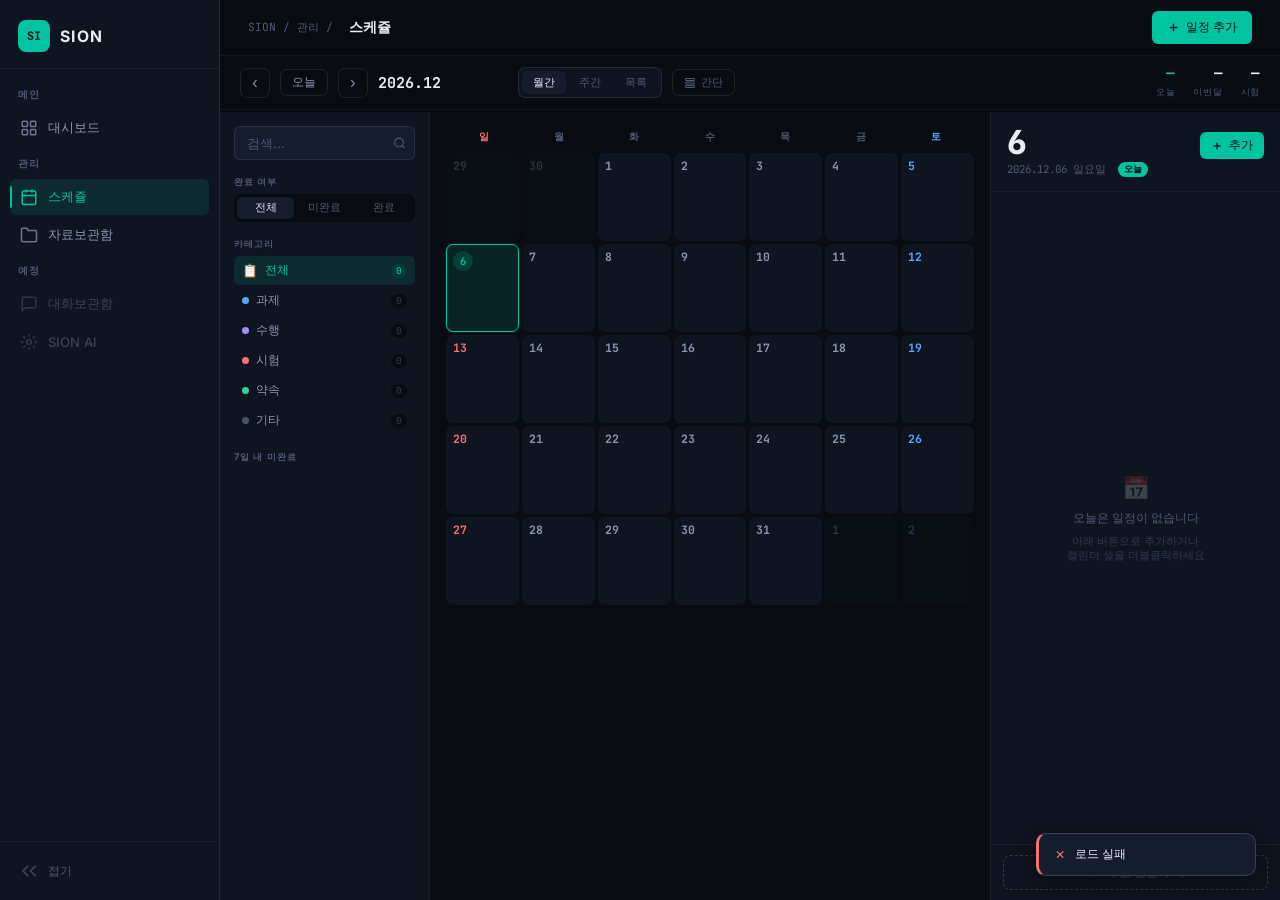
==== commit d43b69ff: "Update schedule.html" ====
--- a/schedule.html
+++ b/schedule.html
@@ -6,284 +6,602 @@
   <title>SION — 스케쥴</title>
   <link rel="stylesheet" href="sion.css"/>
   <style>
-    /* ── 스케쥴 전용 ─────────────────────── */
-    .sched-layout {
-      display: grid;
-      grid-template-columns: 320px 1fr;
-      gap: 20px;
-      align-items: start;
-    }
-
-    /* ── 왼쪽 패널: 오늘/필터/통계 ─────── */
-    .sched-left { display: flex; flex-direction: column; gap: 14px; }
-
-    /* 필터 칩 */
-    .filter-chips { display: flex; flex-wrap: wrap; gap: 6px; }
-    .chip {
-      padding: 5px 12px;
-      border-radius: 20px;
-      font-size: 0.75rem;
-      font-weight: 500;
-      border: 1px solid var(--line-mid);
-      background: transparent;
-      color: var(--tx-2);
-      cursor: pointer;
-      transition: all 0.15s;
-    }
-    .chip:hover { border-color: var(--line-hi); color: var(--tx-1); }
-    .chip.active { background: var(--ac-dim); border-color: var(--ac); color: var(--ac); }
-
-    /* 오늘 요약 */
-    .today-summary {
-      padding: 16px;
-      background: var(--bg-float);
-      border-radius: var(--radius);
-      border: 1px solid var(--line-mid);
-    }
-    .ts-date {
-      font-family: var(--font-mono);
-      font-size: 0.7rem;
-      color: var(--tx-3);
-      margin-bottom: 8px;
-    }
-    .ts-progress-bar {
-      height: 4px;
-      background: var(--bg-overlay);
-      border-radius: 2px;
-      margin: 10px 0 6px;
-      overflow: hidden;
-    }
-    .ts-progress-fill {
-      height: 100%;
-      background: var(--ac);
-      border-radius: 2px;
-      transition: width 0.5s ease;
-    }
-    .ts-counts {
-      display: flex;
-      justify-content: space-between;
-      font-size: 0.72rem;
-      color: var(--tx-3);
-      font-family: var(--font-mono);
-    }
-
-    /* 미니 캘린더 */
-    .mini-cal { }
-    .mini-cal-header {
-      display: flex;
-      align-items: center;
-      justify-content: space-between;
-      margin-bottom: 10px;
-    }
-    .mini-cal-title {
-      font-size: 0.85rem;
-      font-weight: 600;
-      color: var(--tx-1);
-      font-family: var(--font-mono);
-    }
-    .mini-cal-nav {
-      width: 26px; height: 26px;
-      border-radius: 6px;
-      border: 1px solid var(--line-mid);
-      background: transparent;
-      color: var(--tx-2);
-      display: flex; align-items: center; justify-content: center;
-      cursor: pointer;
-      font-size: 0.8rem;
-      transition: all 0.15s;
-    }
-    .mini-cal-nav:hover { background: var(--bg-overlay); color: var(--tx-1); }
-    .mini-cal-days {
-      display: grid;
-      grid-template-columns: repeat(7, 1fr);
-      gap: 2px;
-      margin-bottom: 4px;
-    }
-    .mini-cal-day-label {
-      text-align: center;
-      font-size: 0.65rem;
-      color: var(--tx-3);
-      padding: 3px 0;
-      font-weight: 600;
-    }
-    .mini-cal-grid {
-      display: grid;
-      grid-template-columns: repeat(7, 1fr);
-      gap: 2px;
-    }
-    .cal-cell {
-      aspect-ratio: 1;
-      display: flex;
-      align-items: center;
-      justify-content: center;
-      border-radius: 6px;
-      font-size: 0.72rem;
-      cursor: pointer;
-      color: var(--tx-2);
-      position: relative;
-      transition: background 0.1s, color 0.1s;
-    }
-    .cal-cell:hover { background: var(--bg-overlay); color: var(--tx-1); }
-    .cal-cell.other { color: var(--tx-4); }
-    .cal-cell.today { background: var(--ac-dim); color: var(--ac); font-weight: 700; }
-    .cal-cell.selected { background: var(--ac); color: var(--bg-base); font-weight: 700; }
-    .cal-cell.has-event::after {
-      content: '';
-      position: absolute;
-      bottom: 2px;
-      width: 4px; height: 4px;
-      border-radius: 50%;
-      background: var(--ac);
-    }
-    .cal-cell.today.has-event::after, .cal-cell.selected.has-event::after { background: var(--bg-base); }
-    .cal-cell.sun { color: var(--red); }
-    .cal-cell.sun.today, .cal-cell.sun.selected { color: inherit; }
-
-    /* ── 오른쪽: 일정 목록 ────────────────── */
-    .sched-right { display: flex; flex-direction: column; gap: 14px; }
-    .sched-toolbar {
-      display: flex;
-      align-items: center;
-      gap: 10px;
-      flex-wrap: wrap;
-    }
-    .sched-date-label {
-      font-size: 0.85rem;
-      font-weight: 600;
-      color: var(--tx-1);
-      font-family: var(--font-mono);
-      flex: 1;
-    }
-
-    /* 일정 아이템 */
-    .sched-list { display: flex; flex-direction: column; gap: 6px; }
-    .sched-item {
-      background: var(--bg-raised);
-      border: 1px solid var(--line-mid);
-      border-radius: var(--radius);
-      padding: 12px 14px;
-      display: flex;
-      align-items: flex-start;
-      gap: 12px;
-      transition: border-color 0.15s;
-    }
-    .sched-item:hover { border-color: var(--line-hi); }
-    .sched-item.done { opacity: 0.45; }
-    .sched-item.done .sched-name { text-decoration: line-through; color: var(--tx-3); }
-    .sched-check {
-      width: 20px; height: 20px;
-      border-radius: 6px;
-      border: 1.5px solid var(--line-hi);
-      flex-shrink: 0;
-      display: flex; align-items: center; justify-content: center;
-      cursor: pointer;
-      margin-top: 1px;
-      transition: all 0.15s;
-    }
-    .sched-check:hover { border-color: var(--ac); }
-    .sched-check.done { background: var(--ac); border-color: var(--ac); }
-    .sched-body { flex: 1; min-width: 0; }
-    .sched-name {
-      font-size: 0.9rem;
-      font-weight: 500;
-      color: var(--tx-1);
-      margin-bottom: 4px;
-      white-space: nowrap;
-      overflow: hidden;
-      text-overflow: ellipsis;
-    }
-    .sched-meta {
-      display: flex;
-      align-items: center;
-      gap: 8px;
-      flex-wrap: wrap;
-    }
-    .sched-time {
-      font-size: 0.72rem;
-      color: var(--tx-3);
-      font-family: var(--font-mono);
-    }
-    .sched-keywords {
-      display: flex;
-      gap: 4px;
-      flex-wrap: wrap;
-    }
-    .sched-keyword {
-      font-size: 0.65rem;
-      padding: 1px 6px;
-      border-radius: 3px;
-      background: var(--bg-overlay);
-      color: var(--tx-3);
-    }
-    .sched-content-preview {
-      font-size: 0.78rem;
-      color: var(--tx-3);
-      margin-top: 4px;
-      overflow: hidden;
-      text-overflow: ellipsis;
-      white-space: nowrap;
-    }
-    .sched-actions {
-      display: flex;
-      gap: 4px;
-      flex-shrink: 0;
-      opacity: 0;
-      transition: opacity 0.15s;
-    }
-    .sched-item:hover .sched-actions { opacity: 1; }
-
-    /* 상세 패널 (슬라이드) */
-    .detail-panel {
-      position: fixed;
-      top: 0; right: 0; bottom: 0;
-      width: 360px;
-      background: var(--bg-float);
-      border-left: 1px solid var(--line-hi);
-      box-shadow: -8px 0 32px rgba(0,0,0,0.4);
-      z-index: 150;
-      display: flex;
-      flex-direction: column;
-      transform: translateX(100%);
-      transition: transform 0.25s ease;
-      overflow-y: auto;
-    }
-    .detail-panel.open { transform: translateX(0); }
-    .detail-head {
-      padding: 20px;
-      border-bottom: 1px solid var(--line-sub);
-      display: flex;
-      align-items: flex-start;
-      justify-content: space-between;
-      gap: 10px;
-    }
-    .detail-title {
-      font-size: 1rem;
-      font-weight: 600;
-      color: var(--tx-1);
-      line-height: 1.4;
-      flex: 1;
-    }
-    .detail-body { padding: 20px; flex: 1; display: flex; flex-direction: column; gap: 14px; }
-    .detail-row { display: flex; flex-direction: column; gap: 4px; }
-    .detail-label { font-size: 0.65rem; font-weight: 600; color: var(--tx-3); text-transform: uppercase; letter-spacing: 0.1em; }
-    .detail-val { font-size: 0.85rem; color: var(--tx-1); }
-    .detail-content { font-size: 0.85rem; color: var(--tx-2); line-height: 1.7; white-space: pre-wrap; word-break: break-word; }
-    .detail-foot { padding: 16px 20px; border-top: 1px solid var(--line-sub); display: flex; gap: 8px; }
-
-    @media (max-width: 1024px) {
-      .sched-layout { grid-template-columns: 280px 1fr; }
-    }
-    @media (max-width: 768px) {
-      .sched-layout { grid-template-columns: 1fr; }
-      .sched-left { display: none; }
-      .detail-panel { width: 100%; }
-    }
+/* ═══════════════════════════════════════════
+   스케쥴 전용
+═══════════════════════════════════════════ */
+.sched-wrap {
+  display: flex;
+  flex-direction: column;
+  height: calc(100vh - 56px);
+  overflow: hidden;
+}
+.sched-header {
+  display: flex;
+  align-items: center;
+  gap: 10px;
+  padding: 10px 20px;
+  border-bottom: 1px solid var(--line-sub);
+  background: var(--bg-base);
+  flex-shrink: 0;
+  flex-wrap: wrap;
+  row-gap: 8px;
+}
+.nav-btn {
+  width: 30px; height: 30px;
+  border-radius: 7px;
+  border: 1px solid var(--line-mid);
+  background: transparent;
+  color: var(--tx-2);
+  font-size: 1rem;
+  display: flex; align-items: center; justify-content: center;
+  cursor: pointer;
+  transition: all 0.15s;
+}
+.nav-btn:hover { background: var(--bg-overlay); color: var(--tx-1); }
+.today-btn {
+  padding: 5px 11px;
+  border-radius: 7px;
+  border: 1px solid var(--line-mid);
+  background: transparent;
+  color: var(--tx-2);
+  font-size: 0.775rem;
+  font-weight: 500;
+  cursor: pointer;
+  transition: all 0.15s;
+}
+.today-btn:hover { background: var(--bg-overlay); color: var(--tx-1); }
+.period-label {
+  font-size: 1rem;
+  font-weight: 700;
+  color: var(--tx-1);
+  font-family: var(--font-mono);
+  min-width: 130px;
+}
+.view-tabs {
+  display: flex;
+  background: var(--bg-raised);
+  border: 1px solid var(--line-mid);
+  border-radius: 7px;
+  padding: 3px;
+  gap: 2px;
+}
+.view-tab {
+  padding: 4px 11px;
+  border-radius: 5px;
+  font-size: 0.75rem;
+  font-weight: 500;
+  color: var(--tx-3);
+  cursor: pointer;
+  border: none;
+  background: none;
+  transition: all 0.15s;
+  white-space: nowrap;
+}
+.view-tab.active {
+  background: var(--bg-float);
+  color: var(--tx-1);
+  box-shadow: 0 1px 3px rgba(0,0,0,0.3);
+}
+.compact-btn {
+  display: flex;
+  align-items: center;
+  gap: 5px;
+  padding: 5px 11px;
+  border-radius: 7px;
+  border: 1px solid var(--line-mid);
+  background: transparent;
+  color: var(--tx-3);
+  font-size: 0.75rem;
+  font-weight: 500;
+  cursor: pointer;
+  transition: all 0.15s;
+}
+.compact-btn:hover { border-color: var(--line-hi); color: var(--tx-1); }
+.compact-btn.on { background: var(--ac-dim); border-color: var(--ac); color: var(--ac); }
+
+.hd-stats {
+  margin-left: auto;
+  display: flex;
+  gap: 18px;
+}
+.hd-stat { text-align: right; }
+.hd-stat-n {
+  font-size: 0.95rem;
+  font-weight: 700;
+  font-family: var(--font-mono);
+  color: var(--tx-1);
+  display: block;
+  line-height: 1;
+}
+.hd-stat-n.ac { color: var(--ac); }
+.hd-stat-l {
+  font-size: 0.6rem;
+  color: var(--tx-3);
+  text-transform: uppercase;
+  letter-spacing: 0.08em;
+}
+.prog-strip {
+  height: 2px;
+  background: transparent;
+  flex-shrink: 0;
+}
+.prog-fill {
+  height: 100%;
+  background: var(--ac);
+  transition: width 0.6s ease;
+  border-radius: 0 1px 1px 0;
+}
+
+/* 3단 바디 */
+.sched-body {
+  display: grid;
+  grid-template-columns: 240px 1fr 320px;
+  flex: 1;
+  overflow: hidden;
+  min-height: 0;
+}
+.panel-left {
+  border-right: 1px solid var(--line-sub);
+  overflow-y: auto;
+  padding: 14px;
+  display: flex;
+  flex-direction: column;
+  gap: 16px;
+  background: var(--bg-raised);
+}
+.panel-center {
+  overflow-y: auto;
+  background: var(--bg-base);
+}
+.panel-right {
+  border-left: 1px solid var(--line-sub);
+  background: var(--bg-raised);
+  display: flex;
+  flex-direction: column;
+  overflow: hidden;
+  min-height: 0;
+}
+/* rb는 남은 공간만 차지 — inline-form과 rf는 항상 하단 고정 */
+#rb { flex: 1; overflow-y: auto; min-height: 0; }
+#inline-form { flex-shrink: 0; }
+.rf { flex-shrink: 0; }
+
+/* ── 왼쪽 패널 ─── */
+.search-box { position: relative; }
+.search-box input { padding-right: 30px; }
+.search-box svg { position: absolute; right: 9px; top: 50%; transform: translateY(-50%); color: var(--tx-3); pointer-events: none; }
+.sec-title {
+  font-size: 0.62rem;
+  font-weight: 700;
+  color: var(--tx-3);
+  text-transform: uppercase;
+  letter-spacing: 0.12em;
+  margin-bottom: 5px;
+}
+.done-seg {
+  display: flex;
+  background: var(--bg-base);
+  border-radius: 7px;
+  padding: 3px;
+  gap: 2px;
+}
+.done-seg-btn {
+  flex: 1; padding: 4px 0;
+  border-radius: 5px;
+  font-size: 0.7rem;
+  font-weight: 500;
+  color: var(--tx-3);
+  border: none;
+  background: none;
+  cursor: pointer;
+  transition: all 0.15s;
+}
+.done-seg-btn.active { background: var(--bg-float); color: var(--tx-1); box-shadow: 0 1px 3px rgba(0,0,0,0.3); }
+
+.cat-rows { display: flex; flex-direction: column; gap: 1px; }
+.cat-row {
+  display: flex;
+  align-items: center;
+  gap: 7px;
+  padding: 6px 8px;
+  border-radius: 6px;
+  cursor: pointer;
+  color: var(--tx-2);
+  font-size: 0.8rem;
+  font-weight: 500;
+  transition: background 0.12s, color 0.12s;
+}
+.cat-row:hover { background: var(--bg-overlay); color: var(--tx-1); }
+.cat-row.active { background: var(--ac-dim); color: var(--ac); }
+.cat-dot { width: 7px; height: 7px; border-radius: 50%; flex-shrink: 0; }
+.cat-n {
+  margin-left: auto;
+  font-size: 0.62rem;
+  font-family: var(--font-mono);
+  color: var(--tx-4);
+  background: var(--bg-base);
+  padding: 1px 5px;
+  border-radius: 8px;
+}
+.cat-row.active .cat-n { color: var(--ac); background: rgba(0,196,160,0.1); }
+
+.up-item {
+  display: flex;
+  align-items: center;
+  gap: 7px;
+  padding: 5px 7px;
+  border-radius: 6px;
+  cursor: pointer;
+  transition: background 0.12s;
+}
+.up-item:hover { background: var(--bg-overlay); }
+.up-dd {
+  font-family: var(--font-mono);
+  font-size: 0.65rem;
+  font-weight: 700;
+  min-width: 34px;
+  padding: 2px 4px;
+  border-radius: 3px;
+  text-align: center;
+}
+.up-dd.t { background: rgba(248,113,113,0.15); color: #f87171; }
+.up-dd.s { background: rgba(251,191,36,0.12);  color: #fbbf24; }
+.up-dd.n { background: var(--ac-dim); color: var(--ac); }
+.up-name {
+  font-size: 0.76rem;
+  color: var(--tx-1);
+  flex: 1;
+  overflow: hidden;
+  text-overflow: ellipsis;
+  white-space: nowrap;
+}
+
+/* ── 캘린더 ─── */
+.cal-wrap { padding: 14px 16px; min-height: 100%; box-sizing: border-box; }
+.cal-dow-row {
+  display: grid;
+  grid-template-columns: repeat(7, 1fr);
+  margin-bottom: 5px;
+}
+.cal-dow {
+  text-align: center;
+  font-size: 0.67rem;
+  font-weight: 700;
+  color: var(--tx-3);
+  padding: 4px 0;
+  text-transform: uppercase;
+  letter-spacing: 0.04em;
+}
+.cal-dow.sun { color: #f87171; }
+.cal-dow.sat { color: #60a5fa; }
+.cal-grid {
+  display: grid;
+  grid-template-columns: repeat(7, 1fr);
+  gap: 3px;
+}
+.cal-cell {
+  border-radius: 7px;
+  padding: 6px 6px 5px;
+  background: var(--bg-raised);
+  border: 1px solid transparent;
+  cursor: pointer;
+  transition: border-color 0.12s, background 0.12s;
+  overflow: hidden;
+  display: flex;
+  flex-direction: column;
+  gap: 2px;
+  position: relative;
+  min-height: 88px;
+}
+.cal-cell:hover { border-color: var(--line-hi); background: var(--bg-float); }
+.cal-cell.today { border-color: rgba(0,196,160,0.5); background: var(--ac-soft); }
+.cal-cell.selected { border-color: var(--ac); background: var(--ac-dim); box-shadow: 0 0 0 1px var(--ac-dim); }
+.cal-cell.other { opacity: 0.28; }
+.cal-cell.sun .cdn { color: #f87171; }
+.cal-cell.sat .cdn { color: #60a5fa; }
+.cdn {
+  font-family: var(--font-mono);
+  font-size: 0.77rem;
+  font-weight: 700;
+  color: var(--tx-2);
+  line-height: 1;
+  flex-shrink: 0;
+}
+.cal-cell.today .cdn {
+  color: var(--ac);
+  background: rgba(0,196,160,0.18);
+  width: 20px; height: 20px;
+  border-radius: 50%;
+  display: flex; align-items: center; justify-content: center;
+  font-size: 0.7rem;
+}
+.cal-chips { display: flex; flex-direction: column; gap: 2px; flex: 1; overflow: hidden; }
+.cchip {
+  font-size: 0.62rem;
+  padding: 1px 4px;
+  border-radius: 3px;
+  white-space: nowrap;
+  overflow: hidden;
+  text-overflow: ellipsis;
+  font-weight: 500;
+  line-height: 1.4;
+  flex-shrink: 0;
+}
+.cchip.done { opacity: 0.32; text-decoration: line-through; }
+.cchip.cat-과제 { background: rgba(96,165,250,0.14); color: #60a5fa; }
+.cchip.cat-수행 { background: rgba(167,139,250,0.14); color: #a78bfa; }
+.cchip.cat-시험 { background: rgba(248,113,113,0.14); color: #f87171; }
+.cchip.cat-약속 { background: rgba(52,211,153,0.14);  color: #34d399; }
+.cchip.cat-기타 { background: rgba(148,163,184,0.09); color: #94a3b8; }
+.cmore { font-size: 0.58rem; color: var(--tx-3); padding-left: 2px; }
+.cal-dday-badge {
+  position: absolute;
+  top: 4px; right: 4px;
+  font-family: var(--font-mono);
+  font-size: 0.56rem;
+  font-weight: 700;
+  padding: 1px 4px;
+  border-radius: 3px;
+  background: rgba(248,113,113,0.14);
+  color: #f87171;
+  pointer-events: none;
+}
+/* compact */
+.cal-grid.compact .cal-cell { min-height: 46px; }
+.cal-grid.compact .cal-chips { display: none; }
+.cal-grid.compact .dot-row { display: flex !important; }
+.dot-row {
+  display: none;
+  gap: 2px;
+  flex-wrap: wrap;
+  margin-top: 2px;
+}
+.cdot { width: 5px; height: 5px; border-radius: 50%; flex-shrink: 0; }
+
+/* ── 주간/목록 뷰 ─── */
+.week-view { padding: 14px 16px; }
+.week-grid {
+  display: grid;
+  grid-template-columns: 52px repeat(7,1fr);
+  border: 1px solid var(--line-mid);
+  border-radius: var(--radius);
+  overflow: hidden;
+}
+.wh-cell {
+  padding: 8px 6px;
+  background: var(--bg-float);
+  border-bottom: 1px solid var(--line-mid);
+  font-size: 0.72rem;
+  font-weight: 600;
+  text-align: center;
+  color: var(--tx-2);
+}
+.wh-cell.today-col { color: var(--ac); }
+.wh-cell.border-l { border-left: 1px solid var(--line-sub); }
+.wt-cell {
+  height: 44px;
+  padding: 3px 6px;
+  font-size: 0.62rem;
+  font-family: var(--font-mono);
+  color: var(--tx-4);
+  border-bottom: 1px solid var(--line-sub);
+  display: flex; align-items: flex-start;
+}
+.ws-cell {
+  height: 44px;
+  border-bottom: 1px solid var(--line-sub);
+  border-left: 1px solid var(--line-sub);
+  position: relative;
+  cursor: pointer;
+  transition: background 0.1s;
+}
+.ws-cell:hover { background: var(--ac-soft); }
+.wev {
+  position: absolute;
+  left: 1px; right: 1px;
+  border-radius: 3px;
+  padding: 1px 4px;
+  font-size: 0.6rem;
+  font-weight: 500;
+  overflow: hidden;
+  white-space: nowrap;
+  text-overflow: ellipsis;
+  z-index: 2;
+  cursor: pointer;
+}
+.list-view { padding: 14px 16px; display: flex; flex-direction: column; gap: 18px; }
+.ld-label {
+  font-size: 0.72rem;
+  font-weight: 700;
+  color: var(--tx-2);
+  font-family: var(--font-mono);
+  padding-bottom: 6px;
+  border-bottom: 1px solid var(--line-sub);
+  display: flex;
+  align-items: center;
+  gap: 8px;
+  margin-bottom: 6px;
+}
+.ld-label.today { color: var(--ac); }
+.ld-cnt {
+  font-size: 0.62rem;
+  color: var(--tx-3);
+  background: var(--bg-overlay);
+  padding: 1px 6px;
+  border-radius: 9px;
+}
+
+/* ── 오른쪽 패널 ─── */
+.rh {
+  padding: 14px 16px;
+  border-bottom: 1px solid var(--line-sub);
+  flex-shrink: 0;
+}
+.rh-date-n {
+  font-size: 2.2rem;
+  font-weight: 800;
+  font-family: var(--font-mono);
+  color: var(--tx-1);
+  line-height: 1;
+  letter-spacing: -0.04em;
+}
+.rh-meta {
+  font-size: 0.72rem;
+  color: var(--tx-3);
+  margin-top: 3px;
+  font-family: var(--font-mono);
+  display: flex;
+  align-items: center;
+  gap: 8px;
+}
+.rh-dday {
+  font-family: var(--font-mono);
+  font-size: 0.7rem;
+  font-weight: 700;
+  padding: 2px 8px;
+  border-radius: 5px;
+  background: rgba(248,113,113,0.12);
+  color: #f87171;
+}
+.rb {
+  flex: 1;
+  overflow-y: auto;
+  padding: 10px 12px;
+  display: flex;
+  flex-direction: column;
+  gap: 5px;
+}
+.rb-empty {
+  display: flex;
+  flex-direction: column;
+  align-items: center;
+  justify-content: center;
+  height: 100%;
+  gap: 8px;
+  color: var(--tx-3);
+  padding: 30px 0;
+  text-align: center;
+}
+
+/* 오른쪽 일정 아이템 */
+.ri {
+  background: var(--bg-float);
+  border: 1px solid var(--line-mid);
+  border-radius: 8px;
+  padding: 10px 11px;
+  display: flex;
+  gap: 8px;
+  align-items: flex-start;
+  transition: border-color 0.12s;
+}
+.ri:hover { border-color: var(--line-hi); }
+.ri.done { opacity: 0.38; }
+.ri.done .ri-name { text-decoration: line-through; color: var(--tx-3); }
+.ri-bar {
+  width: 3px;
+  align-self: stretch;
+  border-radius: 2px;
+  flex-shrink: 0;
+}
+.ri-bar.cat-과제 { background: #60a5fa; }
+.ri-bar.cat-수행 { background: #a78bfa; }
+.ri-bar.cat-시험 { background: #f87171; }
+.ri-bar.cat-약속 { background: #34d399; }
+.ri-bar.cat-기타 { background: #475569; }
+.ri-chk {
+  width: 17px; height: 17px;
+  border-radius: 5px;
+  border: 1.5px solid var(--line-hi);
+  flex-shrink: 0;
+  margin-top: 1px;
+  display: flex; align-items: center; justify-content: center;
+  cursor: pointer;
+  transition: all 0.15s;
+}
+.ri-chk:hover { border-color: var(--ac); }
+.ri-chk.done { background: var(--ac); border-color: var(--ac); }
+.ri-bd { flex: 1; min-width: 0; }
+.ri-name {
+  font-size: 0.845rem;
+  font-weight: 500;
+  color: var(--tx-1);
+  margin-bottom: 3px;
+  word-break: break-word;
+  line-height: 1.4;
+}
+.ri-meta { display: flex; align-items: center; gap: 5px; flex-wrap: wrap; }
+.ri-time { font-size: 0.68rem; color: var(--tx-3); font-family: var(--font-mono); }
+.ri-kws { display: flex; gap: 3px; }
+.ri-kw {
+  font-size: 0.6rem;
+  padding: 1px 4px;
+  border-radius: 3px;
+  background: var(--bg-overlay);
+  color: var(--tx-3);
+}
+.ri-prev { font-size: 0.72rem; color: var(--tx-3); margin-top: 3px; white-space: nowrap; overflow: hidden; text-overflow: ellipsis; }
+.ri-acts {
+  display: flex; gap: 2px;
+  opacity: 0; transition: opacity 0.12s;
+  flex-shrink: 0;
+}
+.ri:hover .ri-acts { opacity: 1; }
+
+/* 인라인 추가 */
+.inline-form {
+  background: rgba(0,196,160,0.05);
+  border: 1px solid var(--ac);
+  border-radius: 8px;
+  padding: 10px;
+  display: flex;
+  flex-direction: column;
+  gap: 7px;
+  display: none;
+}
+.inline-form.open { display: flex; }
+.if-row { display: grid; grid-template-columns: 1fr 1fr; gap: 6px; }
+
+.rf {
+  padding: 10px 12px;
+  border-top: 1px solid var(--line-sub);
+  flex-shrink: 0;
+}
+.add-btn {
+  width: 100%;
+  padding: 8px;
+  border-radius: 7px;
+  border: 1px dashed var(--line-hi);
+  background: transparent;
+  color: var(--tx-3);
+  font-size: 0.8rem;
+  cursor: pointer;
+  transition: all 0.15s;
+  display: flex;
+  align-items: center;
+  justify-content: center;
+  gap: 5px;
+}
+.add-btn:hover { border-color: var(--ac); color: var(--ac); background: var(--ac-soft); }
+
+/* 반응형 */
+@media (max-width: 1280px) {
+  .sched-body { grid-template-columns: 210px 1fr 290px; }
+}
+@media (max-width: 1100px) {
+  .sched-body { grid-template-columns: 0 1fr 290px; }
+  .panel-left { display: none; }
+}
+@media (max-width: 800px) {
+  .sched-body { grid-template-columns: 1fr; }
+  .panel-right { display: none; }
+  .sched-wrap { height: auto; }
+  .panel-center { min-height: 70vh; }
+}
   </style>
 </head>
 <body>
 <div class="app">
 
-  <!-- 사이드바 -->
   <aside class="sidebar" id="sidebar">
     <div class="sidebar-brand">
       <div class="brand-mark">SI</div>
@@ -305,11 +623,11 @@
         <span class="nav-label">자료보관함</span>
       </a>
       <span class="nav-section-label">예정</span>
-      <a href="#" class="nav-link" style="opacity:0.4;pointer-events:none">
+      <a href="#" class="nav-link" style="opacity:0.35;pointer-events:none">
         <svg class="nav-ico" viewBox="0 0 24 24" fill="none" stroke="currentColor" stroke-width="2"><path d="M21 15a2 2 0 0 1-2 2H7l-4 4V5a2 2 0 0 1 2-2h14a2 2 0 0 1 2 2z"/></svg>
         <span class="nav-label">대화보관함</span>
       </a>
-      <a href="#" class="nav-link" style="opacity:0.4;pointer-events:none">
+      <a href="#" class="nav-link" style="opacity:0.35;pointer-events:none">
         <svg class="nav-ico" viewBox="0 0 24 24" fill="none" stroke="currentColor" stroke-width="2"><circle cx="12" cy="12" r="3"/><path d="M12 1v4M12 19v4M4.22 4.22l2.83 2.83M16.95 16.95l2.83 2.83M1 12h4M19 12h4M4.22 19.78l2.83-2.83M16.95 7.05l2.83-2.83"/></svg>
         <span class="nav-label">SION AI</span>
       </a>
@@ -322,144 +640,125 @@
     </div>
   </aside>
 
-  <!-- 메인 -->
   <div class="content" id="content">
     <div class="topbar">
       <span class="topbar-path">SION / 관리 /</span>
       <span class="topbar-title">스케쥴</span>
       <div class="topbar-right">
         <button class="btn btn-primary" id="btn-add-top">
-          <svg width="14" height="14" viewBox="0 0 24 24" fill="none" stroke="currentColor" stroke-width="2.5"><line x1="12" y1="5" x2="12" y2="19"/><line x1="5" y1="12" x2="19" y2="12"/></svg>
+          <svg width="13" height="13" viewBox="0 0 24 24" fill="none" stroke="currentColor" stroke-width="2.5"><line x1="12" y1="5" x2="12" y2="19"/><line x1="5" y1="12" x2="19" y2="12"/></svg>
           일정 추가
         </button>
       </div>
     </div>
 
-    <div class="page">
-      <div class="sched-layout">
-
-        <!-- 왼쪽 패널 -->
-        <div class="sched-left">
-
-          <!-- 오늘 요약 -->
-          <div class="today-summary">
-            <div class="ts-date" id="ts-date"></div>
-            <div style="font-size:1.2rem;font-weight:700;color:var(--tx-1);margin-bottom:4px" id="ts-headline">오늘의 일정</div>
-            <div class="ts-progress-bar"><div class="ts-progress-fill" id="ts-bar" style="width:0%"></div></div>
-            <div class="ts-counts"><span id="ts-done-count">0 / 0 완료</span><span id="ts-remain">남은 항목: 0</span></div>
+    <div class="sched-wrap">
+      <!-- 헤더 바 -->
+      <div class="sched-header">
+        <button class="nav-btn" id="nav-prev">‹</button>
+        <button class="today-btn" id="nav-today">오늘</button>
+        <button class="nav-btn" id="nav-next">›</button>
+        <span class="period-label" id="period-label"></span>
+        <div class="view-tabs">
+          <button class="view-tab active" data-view="month">월간</button>
+          <button class="view-tab" data-view="week">주간</button>
+          <button class="view-tab" data-view="list">목록</button>
+        </div>
+        <button class="compact-btn" id="compact-btn">
+          <svg width="12" height="12" viewBox="0 0 24 24" fill="none" stroke="currentColor" stroke-width="2"><rect x="3" y="3" width="18" height="4" rx="1"/><rect x="3" y="10" width="18" height="4" rx="1"/><rect x="3" y="17" width="18" height="4" rx="1"/></svg>
+          간단
+        </button>
+        <div class="hd-stats">
+          <div class="hd-stat"><span class="hd-stat-n ac" id="stat-td">—</span><span class="hd-stat-l">오늘</span></div>
+          <div class="hd-stat"><span class="hd-stat-n" id="stat-mo">—</span><span class="hd-stat-l">이번달</span></div>
+          <div class="hd-stat"><span class="hd-stat-n" id="stat-ex">—</span><span class="hd-stat-l">시험</span></div>
+        </div>
+      </div>
+      <div class="prog-strip"><div class="prog-fill" id="prog-fill" style="width:0%"></div></div>
+
+      <!-- 3단 -->
+      <div class="sched-body">
+        <!-- 왼쪽 -->
+        <div class="panel-left">
+          <div class="search-box">
+            <input class="input" type="text" id="left-search" placeholder="검색..."/>
+            <svg width="13" height="13" viewBox="0 0 24 24" fill="none" stroke="currentColor" stroke-width="2"><circle cx="11" cy="11" r="8"/><line x1="21" y1="21" x2="16.65" y2="16.65"/></svg>
           </div>
-
-          <!-- 필터 -->
-          <div class="card card-sm">
-            <div class="card-header" style="margin-bottom:10px">
-              <span class="card-title">카테고리 필터</span>
-            </div>
-            <div class="filter-chips" id="cat-filter">
-              <button class="chip active" data-cat="">전체</button>
-              <button class="chip" data-cat="과제">과제</button>
-              <button class="chip" data-cat="수행">수행</button>
-              <button class="chip" data-cat="시험">시험</button>
-              <button class="chip" data-cat="약속">약속</button>
-              <button class="chip" data-cat="기타">기타</button>
+          <div>
+            <div class="sec-title">완료 여부</div>
+            <div class="done-seg">
+              <button class="done-seg-btn active" data-end="all">전체</button>
+              <button class="done-seg-btn" data-end="todo">미완료</button>
+              <button class="done-seg-btn" data-end="done">완료</button>
             </div>
           </div>
-
-          <!-- 미니 캘린더 -->
-          <div class="card">
-            <div class="mini-cal">
-              <div class="mini-cal-header">
-                <button class="mini-cal-nav" id="cal-prev">‹</button>
-                <span class="mini-cal-title" id="cal-title"></span>
-                <button class="mini-cal-nav" id="cal-next">›</button>
-              </div>
-              <div class="mini-cal-days">
-                <div class="mini-cal-day-label">일</div>
-                <div class="mini-cal-day-label">월</div>
-                <div class="mini-cal-day-label">화</div>
-                <div class="mini-cal-day-label">수</div>
-                <div class="mini-cal-day-label">목</div>
-                <div class="mini-cal-day-label">금</div>
-                <div class="mini-cal-day-label">토</div>
-              </div>
-              <div class="mini-cal-grid" id="cal-grid"></div>
+          <div>
+            <div class="sec-title">카테고리</div>
+            <div class="cat-rows" id="cat-rows">
+              <div class="cat-row active" data-cat=""><span style="font-size:0.85rem">📋</span> 전체<span class="cat-n" id="cn-all">0</span></div>
+              <div class="cat-row" data-cat="과제"><span class="cat-dot" style="background:#60a5fa"></span>과제<span class="cat-n" id="cn-과제">0</span></div>
+              <div class="cat-row" data-cat="수행"><span class="cat-dot" style="background:#a78bfa"></span>수행<span class="cat-n" id="cn-수행">0</span></div>
+              <div class="cat-row" data-cat="시험"><span class="cat-dot" style="background:#f87171"></span>시험<span class="cat-n" id="cn-시험">0</span></div>
+              <div class="cat-row" data-cat="약속"><span class="cat-dot" style="background:#34d399"></span>약속<span class="cat-n" id="cn-약속">0</span></div>
+              <div class="cat-row" data-cat="기타"><span class="cat-dot" style="background:#475569"></span>기타<span class="cat-n" id="cn-기타">0</span></div>
             </div>
           </div>
-
-          <!-- 미완료 요약 -->
-          <div class="card card-sm">
-            <div class="card-header" style="margin-bottom:10px">
-              <span class="card-title">7일 내 미완료</span>
+          <div>
+            <div class="sec-title">7일 내 미완료</div>
+            <div id="upcoming-left" style="display:flex;flex-direction:column;gap:2px"></div>
+          </div>
+        </div>
+
+        <!-- 중앙 -->
+        <div class="panel-center" id="panel-center"></div>
+
+        <!-- 오른쪽 -->
+        <div class="panel-right">
+          <div class="rh">
+            <div style="display:flex;align-items:flex-end;gap:8px">
+              <div class="rh-date-n" id="rh-date-n">—</div>
+              <div id="rh-dday" style="display:none" class="rh-dday"></div>
+              <button class="btn btn-primary btn-sm" id="rh-add-btn" style="margin-left:auto;flex-shrink:0"
+                title="이 날 일정 추가">
+                <svg width="12" height="12" viewBox="0 0 24 24" fill="none" stroke="currentColor" stroke-width="2.5"><line x1="12" y1="5" x2="12" y2="19"/><line x1="5" y1="12" x2="19" y2="12"/></svg>
+                추가
+              </button>
             </div>
-            <div id="upcoming-7day" style="display:flex;flex-direction:column;gap:4px"></div>
+            <div class="rh-meta" id="rh-meta"></div>
           </div>
-
-        </div>
-
-        <!-- 오른쪽 패널 -->
-        <div class="sched-right">
-          <div class="sched-toolbar">
-            <span class="sched-date-label" id="sched-date-label">오늘</span>
-            <div style="position:relative">
-              <input class="input" type="text" placeholder="검색..." id="sched-search" style="width:200px;padding-right:32px"/>
-              <svg style="position:absolute;right:10px;top:50%;transform:translateY(-50%);color:var(--tx-3)" width="14" height="14" viewBox="0 0 24 24" fill="none" stroke="currentColor" stroke-width="2"><circle cx="11" cy="11" r="8"/><line x1="21" y1="21" x2="16.65" y2="16.65"/></svg>
+          <div class="rb" id="rb"></div>
+          <div class="inline-form" id="inline-form">
+            <input class="input" type="text" id="if-name" placeholder="일정 제목 *" style="font-size:0.85rem"/>
+            <div class="if-row">
+              <select class="input" id="if-cat" style="font-size:0.82rem">
+                <option value="">카테고리</option>
+                <option value="과제">과제</option>
+                <option value="수행">수행평가</option>
+                <option value="시험">시험</option>
+                <option value="약속">약속</option>
+                <option value="기타">기타</option>
+              </select>
+              <input class="input" type="time" id="if-time" style="font-size:0.82rem"/>
             </div>
-            <div class="dropdown">
-              <button class="btn btn-ghost" id="view-toggle">
-                <svg width="14" height="14" viewBox="0 0 24 24" fill="none" stroke="currentColor" stroke-width="2"><line x1="8" y1="6" x2="21" y2="6"/><line x1="8" y1="12" x2="21" y2="12"/><line x1="8" y1="18" x2="21" y2="18"/><line x1="3" y1="6" x2="3.01" y2="6"/><line x1="3" y1="12" x2="3.01" y2="12"/><line x1="3" y1="18" x2="3.01" y2="18"/></svg>
-                보기
-              </button>
-              <div class="dropdown-menu" id="view-menu">
-                <button class="dropdown-item active" data-view="list">목록 보기</button>
-                <button class="dropdown-item" data-view="compact">간단 보기</button>
-              </div>
+            <div style="display:flex;gap:5px">
+              <button class="btn btn-ghost btn-sm" id="if-detail">상세</button>
+              <button class="btn btn-ghost btn-sm" id="if-cancel">취소</button>
+              <button class="btn btn-primary btn-sm" id="if-save" style="margin-left:auto">추가</button>
             </div>
-            <button class="btn btn-primary" id="btn-add">
-              <svg width="14" height="14" viewBox="0 0 24 24" fill="none" stroke="currentColor" stroke-width="2.5"><line x1="12" y1="5" x2="12" y2="19"/><line x1="5" y1="12" x2="19" y2="12"/></svg>
-              추가
+          </div>
+          <div class="rf">
+            <button class="add-btn" id="right-add-btn">
+              <svg width="12" height="12" viewBox="0 0 24 24" fill="none" stroke="currentColor" stroke-width="2.5"><line x1="12" y1="5" x2="12" y2="19"/><line x1="5" y1="12" x2="19" y2="12"/></svg>
+              이 날 일정 추가
             </button>
           </div>
-
-          <!-- 완료 필터 -->
-          <div style="display:flex;gap:6px;align-items:center">
-            <button class="chip active" id="filter-all">전체</button>
-            <button class="chip" id="filter-todo">미완료</button>
-            <button class="chip" id="filter-done">완료</button>
-            <span style="margin-left:auto;font-size:0.75rem;color:var(--tx-3);font-family:var(--font-mono)" id="sched-count"></span>
-          </div>
-
-          <div class="sched-list" id="sched-list">
-            <div class="skeleton" style="height:72px"></div>
-            <div class="skeleton" style="height:72px;margin-top:6px"></div>
-            <div class="skeleton" style="height:72px;margin-top:6px"></div>
-          </div>
         </div>
-
       </div>
     </div>
   </div>
 </div>
 
-<!-- 상세 슬라이드 패널 -->
-<div class="detail-panel" id="detail-panel">
-  <div class="detail-head">
-    <div class="detail-title" id="dp-title">—</div>
-    <button class="btn-icon" id="dp-close" style="flex-shrink:0">✕</button>
-  </div>
-  <div class="detail-body">
-    <div class="detail-row"><span class="detail-label">카테고리</span><div id="dp-cat"></div></div>
-    <div class="detail-row"><span class="detail-label">날짜/시간</span><span class="detail-val" id="dp-date"></span></div>
-    <div class="detail-row" id="dp-kw-row"><span class="detail-label">키워드</span><div class="tag-list" id="dp-keywords"></div></div>
-    <div class="detail-row" id="dp-content-row"><span class="detail-label">내용</span><div class="detail-content" id="dp-content"></div></div>
-    <div class="detail-row" id="dp-add-row"><span class="detail-label">추가 정보</span><span class="detail-val" id="dp-add"></span></div>
-  </div>
-  <div class="detail-foot">
-    <button class="btn btn-ghost" id="dp-edit">✏ 수정</button>
-    <button class="btn btn-danger" id="dp-delete">삭제</button>
-    <button class="btn btn-primary" id="dp-toggle" style="margin-left:auto">완료로 표시</button>
-  </div>
-</div>
-
-<!-- 추가/수정 모달 -->
+<!-- 수정 모달 -->
 <div class="modal-backdrop" id="modal-sched">
   <div class="modal">
     <div class="modal-head">
@@ -492,11 +791,11 @@
       <div class="form-group">
         <label class="input-label">키워드 (Enter로 추가)</label>
         <input class="input" type="text" id="form-kw-input" placeholder="키워드 입력 후 Enter"/>
-        <div class="tag-list" id="form-kw-tags"></div>
+        <div class="tag-list" id="form-kw-tags" style="margin-top:6px"></div>
       </div>
       <div class="form-group">
         <label class="input-label">상세 내용</label>
-        <textarea class="input" id="form-content" placeholder="상세 내용을 입력하세요"></textarea>
+        <textarea class="input" id="form-content" rows="3" placeholder="내용"></textarea>
       </div>
       <div class="form-group">
         <label class="input-label">추가 정보</label>
@@ -504,6 +803,7 @@
       </div>
     </div>
     <div class="modal-foot">
+      <button class="btn btn-danger btn-sm" id="form-del" style="margin-right:auto;display:none">삭제</button>
       <button class="btn btn-ghost" onclick="SION.ui.closeModal('modal-sched')">취소</button>
       <button class="btn btn-primary" id="form-save">저장</button>
     </div>
@@ -513,517 +813,573 @@
 <div id="toast-container"></div>
 <script src="sion.js"></script>
 <script>
-// ============================================================
-//  스케쥴 페이지 로직
-// ============================================================
 SION.ui.initSidebar();
-
-// ── 상태 ─────────────────────────────────────
-let allData      = [];     // 현재 선택 날짜의 전체 일정
-let monthData    = {};     // 월별 날짜→일정 맵
-let selectedDate = SION.date.toDate(); // 'YYYY-MM-DD'
-let calYear, calMonth;
-let filterCat    = '';
-let filterEnd    = 'all'; // all / todo / done
-let viewMode     = 'list';
-let searchQ      = '';
-let detailItem   = null;
-let formKeywords = [];
+const PAD = SION.util.pad;
+const CAT_COL = { 과제:'#60a5fa', 수행:'#a78bfa', 시험:'#f87171', 약속:'#34d399', 기타:'#475569' };
+const DAYS = ['일','월','화','수','목','금','토'];
+
+const S = {
+  view: 'month', compact: false,
+  sel: SION.date.toDate(),
+  yr: new Date().getFullYear(), mo: new Date().getMonth()+1,
+  fCat: '', fEnd: 'all', fQ: '',
+  data: {},   // date→items[]
+  fKw: [],
+};
 
 // ── 초기화 ───────────────────────────────────
-(async () => {
-  const now = new Date();
-  calYear  = now.getFullYear();
-  calMonth = now.getMonth() + 1;
-
-  // 오늘 날짜 표시
-  const d = new Date();
-  const days = ['일','월','화','수','목','금','토'];
-  document.getElementById('ts-date').textContent =
-    `${d.getFullYear()}.${SION.util.pad(d.getMonth()+1)}.${SION.util.pad(d.getDate())} ${days[d.getDay()]}요일`;
-
-  initCalendarControls();
-  initFilterControls();
-  initFormControls();
-  initDetailPanel();
-
-  // URL 파라미터로 카테고리 필터 자동 적용
-  const params = new URLSearchParams(location.search);
-  if (params.get('cat')) {
-    filterCat = params.get('cat');
-    document.querySelectorAll('#cat-filter .chip').forEach(c => {
-      c.classList.toggle('active', c.dataset.cat === filterCat);
+(async()=>{
+  setPeriod();
+  await loadData();
+  renderCenter(); renderRight(); renderLeftStats(); loadUpcoming();
+  initControls();
+})();
+
+// ── 데이터 ───────────────────────────────────
+async function loadData(){
+  const s=new Date(S.yr,S.mo-1,1); s.setDate(s.getDate()-7); s.setHours(0,0,0,0);
+  const e=new Date(S.yr,S.mo,0);   e.setDate(e.getDate()+7); e.setHours(23,59,59,999);
+  try{
+    const rows=await SION.db.select('schedule',
+      `s_date=gte.${SION.date.toISO(s)}&s_date=lte.${SION.date.toISO(e)}&order=s_date.asc&limit=500`);
+    S.data={};
+    rows.forEach(r=>{
+      const k=SION.date.toDate(new Date(r.s_date));
+      (S.data[k]||(S.data[k]=[])).push(r);
     });
+    updateStats();
+  }catch(e){ SION.ui.toast('로드 실패','error'); }
+}
+
+async function loadUpcoming(){
+  const n=new Date(); n.setHours(0,0,0,0);
+  const e=new Date(n); e.setDate(e.getDate()+7); e.setHours(23,59,59,999);
+  try{
+    const rows=await SION.db.select('schedule',
+      `s_end=eq.false&s_date=gte.${SION.date.toISO(n)}&s_date=lte.${SION.date.toISO(e)}&order=s_date.asc&limit=10`);
+    const el=document.getElementById('upcoming-left');
+    if(!rows.length){el.innerHTML='<div style="font-size:0.74rem;color:var(--tx-4);padding:4px 0">없음</div>';return;}
+    el.innerHTML=rows.map(r=>{
+      const ds=SION.date.toDate(new Date(r.s_date));
+      const dd=SION.date.dday(ds);
+      const cls=dd.cls==='today'?'t':dd.cls==='soon'?'s':'n';
+      return`<div class="up-item" data-date="${ds}">
+        <span class="up-dd ${cls}">${dd.label}</span>
+        <span class="up-name">${SION.util.esc(r.s_name)}</span>
+      </div>`;
+    }).join('');
+    el.querySelectorAll('[data-date]').forEach(el2=>{
+      el2.addEventListener('click',()=>selectDate(el2.dataset.date));
+    });
+  }catch(e){}
+}
+
+function updateStats(){
+  // 오늘
+  const tStr=SION.date.toDate();
+  const tItems=S.data[tStr]||[];
+  document.getElementById('stat-td').textContent=tItems.filter(i=>!i.s_end).length;
+  // 이번달
+  let mo=0;
+  Object.entries(S.data).forEach(([k,arr])=>{
+    const[y,m]=k.split('-').map(Number);
+    if(y===S.yr&&m===S.mo) mo+=arr.length;
+  });
+  document.getElementById('stat-mo').textContent=mo;
+  // 시험
+  const now=new Date(); now.setHours(0,0,0,0);
+  let near=null;
+  Object.values(S.data).flat().forEach(r=>{
+    if(r.s_category==='시험'&&!r.s_end){
+      const d=new Date(r.s_date);
+      if(d>=now&&(!near||d<new Date(near.s_date))) near=r;
+    }
+  });
+  if(near){
+    const diff=Math.round((new Date(near.s_date)-now)/86400000);
+    document.getElementById('stat-ex').textContent=`D-${diff}`;
+  }else document.getElementById('stat-ex').textContent='—';
+  // 오늘 진행률
+  const done=tItems.filter(i=>i.s_end).length;
+  const pct=tItems.length?Math.round(done/tItems.length*100):0;
+  document.getElementById('prog-fill').style.width=pct+'%';
+}
+
+function renderLeftStats(){
+  const cnt={all:0,과제:0,수행:0,시험:0,약속:0,기타:0};
+  Object.entries(S.data).forEach(([k,arr])=>{
+    const[y,m]=k.split('-').map(Number);
+    if(y!==S.yr||m!==S.mo) return;
+    arr.forEach(r=>{ cnt.all++; const c=r.s_category||'기타'; if(cnt[c]!==undefined)cnt[c]++;else cnt['기타']++; });
+  });
+  ['all','과제','수행','시험','약속','기타'].forEach(k=>{
+    const el=document.getElementById(`cn-${k}`); if(el) el.textContent=cnt[k]||0;
+  });
+}
+
+function setPeriod(){
+  const p=document.getElementById('period-label');
+  if(S.view==='month') p.textContent=`${S.yr}.${PAD(S.mo)}`;
+  else if(S.view==='week'){
+    const ws=weekStart(S.sel); const we=new Date(ws); we.setDate(we.getDate()+6);
+    p.textContent=`${ws.getMonth()+1}/${ws.getDate()} — ${we.getMonth()+1}/${we.getDate()}`;
+  } else p.textContent=`${S.yr}.${PAD(S.mo)} 목록`;
+}
+
+function weekStart(ds){
+  const d=SION.date.parseDate(ds); d.setDate(d.getDate()-d.getDay()); return d;
+}
+
+// ── 중앙 렌더링 ───────────────────────────────
+function renderCenter(){
+  const el=document.getElementById('panel-center');
+  if(S.view==='month') renderMonth(el);
+  else if(S.view==='week') renderWeek(el);
+  else renderList(el);
+}
+
+function getFiltered(ds){
+  let items=S.data[ds]||[];
+  if(S.fCat) items=items.filter(i=>i.s_category===S.fCat);
+  if(S.fEnd==='todo') items=items.filter(i=>!i.s_end);
+  if(S.fEnd==='done') items=items.filter(i=>i.s_end);
+  if(S.fQ){const q=S.fQ.toLowerCase();items=items.filter(i=>i.s_name?.toLowerCase().includes(q)||i.s_content?.toLowerCase().includes(q)||i.s_keywords?.some(k=>k.toLowerCase().includes(q)));}
+  return items;
+}
+
+// 가장 가까운 시험
+function nearExamDate(){
+  const now=new Date(); now.setHours(0,0,0,0);
+  let near=null;
+  Object.values(S.data).flat().forEach(r=>{
+    if(r.s_category==='시험'&&!r.s_end){
+      const d=new Date(r.s_date);
+      if(d>=now&&(!near||d<new Date(near.s_date))) near=r;
+    }
+  });
+  return near? SION.date.toDate(new Date(near.s_date)):null;
+}
+
+function renderMonth(el){
+  const first=new Date(S.yr,S.mo-1,1).getDay();
+  const last=new Date(S.yr,S.mo,0).getDate();
+  const prevLast=new Date(S.yr,S.mo-1,0).getDate();
+  const today=SION.date.toDate();
+  const examDs=nearExamDate();
+  let cells='';
+
+  const buildCell=(ds,n,other)=>{
+    const dow=SION.date.parseDate(ds).getDay();
+    const items=getFiltered(ds);
+    const all=S.data[ds]||[];
+    let cls='cal-cell';
+    if(other) cls+=' other';
+    if(ds===today) cls+=' today';
+    if(ds===S.sel) cls+=' selected';
+    if(dow===0) cls+=' sun';
+    if(dow===6) cls+=' sat';
+
+    let ddBadge='';
+    if(examDs===ds) ddBadge='<div class="cal-dday-badge">D-Day</div>';
+    else if(examDs){
+      const diff=Math.round((SION.date.parseDate(examDs)-SION.date.parseDate(ds))/86400000);
+      if(diff>0&&diff<=14) ddBadge=`<div class="cal-dday-badge">D-${diff}</div>`;
+    }
+
+    const MAX=S.compact?0:3;
+    const shown=items.slice(0,MAX);
+    const more=items.length-MAX;
+    const chips=shown.map(r=>`<div class="cchip cat-${r.s_category||'기타'} ${r.s_end?'done':''}" data-chip-id="${r.id}" title="${SION.util.esc(r.s_name)}">${SION.util.esc(r.s_name)}</div>`).join('');
+    const moreH=more>0?`<div class="cmore">+${more}</div>`:'';
+    const dots=all.slice(0,5).map(r=>`<div class="cdot" style="background:${CAT_COL[r.s_category]||'#475569'};opacity:${r.s_end?.3:1}"></div>`).join('');
+
+    return`<div class="${cls}" data-date="${ds}">
+      <span class="cdn">${n}</span>
+      ${ddBadge}
+      <div class="cal-chips">${chips}${moreH}</div>
+      <div class="dot-row">${dots}</div>
+    </div>`;
+  };
+
+  for(let i=first-1;i>=0;i--){
+    const d=prevLast-i, m=S.calMonth-1||12, y=S.mo===1?S.yr-1:S.yr;
+    cells+=buildCell(`${y}-${PAD(m)}-${PAD(d)}`,d,true);
   }
-
-  await Promise.all([loadMonthData(), loadData()]);
-  renderCalendar();
-  loadUpcoming7();
-})();
-
-// ── 데이터 로드 ───────────────────────────────
-async function loadData() {
-  document.getElementById('sched-list').innerHTML =
-    ['','',''].map(() => `<div class="skeleton" style="height:72px;margin-bottom:6px"></div>`).join('');
-
-  try {
-    let q = `s_date=gte.${selectedDate}T00:00:00&s_date=lte.${selectedDate}T23:59:59&order=s_date.asc&limit=100`;
-    allData = await SION.db.select('schedule', q);
-    renderList();
-    updateTodaySummary();
-  } catch(e) {
-    SION.ui.toast('일정 로드 실패: ' + e.message, 'error');
-    allData = [];
-    renderList();
+  for(let d=1;d<=last;d++) cells+=buildCell(`${S.yr}-${PAD(S.mo)}-${PAD(d)}`,d,false);
+  const total=first+last; const rows=Math.ceil(total/7); let nd=1;
+  for(let i=total;i<rows*7;i++){
+    const m=S.mo%12+1, y=S.mo===12?S.yr+1:S.yr;
+    cells+=buildCell(`${y}-${PAD(m)}-${PAD(nd)}`,nd++,true);
   }
-}
-
-async function loadMonthData() {
-  const start = new Date(calYear, calMonth-1, 1);
-  const end   = new Date(calYear, calMonth,   0);
-  start.setDate(start.getDate() - 7);
-  end.setDate(end.getDate() + 7);
-
-  try {
-    const data = await SION.db.select('schedule',
-      `s_date=gte.${SION.date.toISO(start)}&s_date=lte.${SION.date.toISO(end)}&select=id,s_date,s_end,s_category`
-    );
-    monthData = {};
-    data.forEach(item => {
-      const k = SION.date.toDate(new Date(item.s_date));
-      if (!monthData[k]) monthData[k] = [];
-      monthData[k].push(item);
+
+  el.innerHTML=`<div class="cal-wrap">
+    <div class="cal-dow-row">
+      <div class="cal-dow sun">일</div><div class="cal-dow">월</div><div class="cal-dow">화</div>
+      <div class="cal-dow">수</div><div class="cal-dow">목</div><div class="cal-dow">금</div><div class="cal-dow sat">토</div>
+    </div>
+    <div class="cal-grid${S.compact?' compact':''}" id="cal-grid">${cells}</div>
+  </div>`;
+
+  el.querySelectorAll('.cal-cell[data-date]').forEach(c=>{
+    // 칩 클릭 → 수정 모달
+    c.querySelectorAll('[data-chip-id]').forEach(chip=>{
+      chip.addEventListener('click',e=>{
+        e.stopPropagation();
+        selectDate(c.dataset.date);
+        setTimeout(()=>openEdit(chip.dataset.chipId),50);
+      });
     });
-  } catch(e) {}
-}
-
-async function loadUpcoming7() {
-  const now   = new Date(); now.setHours(0,0,0,0);
-  const end7  = new Date(now); end7.setDate(end7.getDate() + 7); end7.setHours(23,59,59,999);
-  try {
-    const data = await SION.db.select('schedule',
-      `s_end=eq.false&s_date=gte.${SION.date.toISO(now)}&s_date=lte.${SION.date.toISO(end7)}&order=s_date.asc&limit=10`
-    );
-    const el = document.getElementById('upcoming-7day');
-    if (data.length === 0) {
-      el.innerHTML = `<div class="empty-state" style="padding:12px 0"><div class="empty-state-text">7일 내 미완료 일정 없음</div></div>`;
-      return;
+    // 셀 클릭 → 날짜 선택 (우측 패널 업데이트)
+    c.addEventListener('click',e=>{
+      if(e.target.closest('[data-chip-id]')) return;
+      selectDate(c.dataset.date);
+    });
+    // 더블클릭 → 새 일정 추가
+    c.addEventListener('dblclick',e=>{
+      if(e.target.closest('[data-chip-id]')) return;
+      selectDate(c.dataset.date);
+      setTimeout(()=>showInlineForm(),50);
+    });
+  });
+}
+
+function renderWeek(el){
+  const ws=weekStart(S.sel);
+  const today=SION.date.toDate();
+  const hrs=Array.from({length:24},(_,i)=>i);
+
+  let hdr='<div class="wh-cell"></div>';
+  for(let i=0;i<7;i++){
+    const d=new Date(ws); d.setDate(d.getDate()+i);
+    const ds=SION.date.toDate(d); const isT=ds===today;
+    hdr+=`<div class="wh-cell border-l ${isT?'today-col':''}" data-date="${ds}">
+      <div style="font-size:0.6rem">${DAYS[d.getDay()]}</div>
+      <div style="font-size:0.95rem;font-weight:700;font-family:var(--font-mono)">${d.getDate()}</div>
+    </div>`;
+  }
+
+  let body='';
+  hrs.forEach(h=>{
+    let row=`<div class="wt-cell">${h}:00</div>`;
+    for(let i=0;i<7;i++){
+      const d=new Date(ws); d.setDate(d.getDate()+i);
+      const ds=SION.date.toDate(d);
+      const evs=(S.data[ds]||[]).filter(r=>r.s_date&&new Date(r.s_date).getHours()===h);
+      const evsHtml=evs.map(r=>{
+        const col=CAT_COL[r.s_category]||'#475569';
+        return`<div class="wev" style="background:${col}20;color:${col};border-left:2px solid ${col}"
+          data-ev-id="${r.id}" data-ev-date="${ds}"
+          onclick="event.stopPropagation();selectDate('${ds}');setTimeout(()=>openEdit('${r.id}'),50)"
+          title="${SION.util.esc(r.s_name)}">${SION.util.esc(r.s_name)}</div>`;
+      }).join('');
+      row+=`<div class="ws-cell" data-date="${ds}" data-hour="${h}">${evsHtml}</div>`;
     }
-    el.innerHTML = data.map(item => {
-      const ds = SION.date.toDate(new Date(item.s_date));
-      const dd = SION.date.dday(ds);
-      return `
-        <div style="display:flex;align-items:center;gap:8px;padding:5px 0;cursor:pointer" onclick="selectDate('${ds}')">
-          <span style="font-family:var(--font-mono);font-size:0.68rem;color:var(--ac);min-width:38px">${dd.label}</span>
-          <span style="font-size:0.78rem;color:var(--tx-1);flex:1;overflow:hidden;text-overflow:ellipsis;white-space:nowrap">${SION.util.esc(item.s_name)}</span>
-          ${SION.ui.catBadge(item.s_category)}
-        </div>`;
-    }).join('');
-  } catch(e) {}
-}
-
-// ── 렌더링 ───────────────────────────────────
-function renderList() {
-  let data = [...allData];
-
-  // 카테고리 필터
-  if (filterCat) data = data.filter(d => d.s_category === filterCat);
-  // 완료 필터
-  if (filterEnd === 'todo') data = data.filter(d => !d.s_end);
-  if (filterEnd === 'done') data = data.filter(d => d.s_end);
-  // 검색
-  if (searchQ) {
-    const q = searchQ.toLowerCase();
-    data = data.filter(d =>
-      d.s_name?.toLowerCase().includes(q) ||
-      d.s_content?.toLowerCase().includes(q) ||
-      d.s_keywords?.some(k => k.toLowerCase().includes(q))
-    );
+    body+=`<div style="display:contents">${row}</div>`;
+  });
+
+  el.innerHTML=`<div class="week-view">
+    <div class="week-grid" style="grid-template-rows:auto${'44px '.repeat(24).trim()}">
+      <div style="display:contents">${hdr}</div>${body}
+    </div>
+  </div>`;
+  el.querySelectorAll('[data-date]').forEach(c=>{
+    c.addEventListener('click',e=>{if(!e.target.closest('.wev'))selectDate(c.dataset.date);});
+  });
+  el.scrollTop=(new Date().getHours())*44-100;
+}
+
+function renderList(el){
+  const today=SION.date.toDate();
+  const days=[];
+  for(let d=1;d<=new Date(S.yr,S.mo,0).getDate();d++){
+    const ds=`${S.yr}-${PAD(S.mo)}-${PAD(d)}`;
+    const items=getFiltered(ds);
+    if(items.length) days.push({ds,items});
   }
-
-  document.getElementById('sched-count').textContent = `${data.length}건`;
-
-  const list = document.getElementById('sched-list');
-  if (data.length === 0) {
-    list.innerHTML = `
-      <div class="empty-state">
-        <div class="empty-state-icon">📋</div>
-        <div class="empty-state-text">일정이 없습니다</div>
-        <div class="empty-state-sub">새 일정을 추가해보세요</div>
-      </div>`;
+  if(!days.length){
+    el.innerHTML=`<div class="empty-state" style="padding:60px"><div class="empty-state-icon">📋</div><div class="empty-state-text">이번 달 일정이 없습니다</div></div>`;
     return;
   }
-
-  list.innerHTML = data.map(item => {
-    const compact = viewMode === 'compact';
-    return `
-      <div class="sched-item ${item.s_end ? 'done' : ''}" data-id="${item.id}">
-        <div class="sched-check ${item.s_end ? 'done' : ''}" data-id="${item.id}">
-          ${item.s_end ? `<svg width="11" height="11" viewBox="0 0 12 12"><polyline points="2,6 5,9 10,3" stroke="currentColor" stroke-width="2" fill="none" stroke-linecap="round"/></svg>` : ''}
-        </div>
-        <div class="sched-body" style="cursor:pointer" data-open="${item.id}">
-          <div class="sched-name">${SION.util.esc(item.s_name)}</div>
-          ${!compact ? `<div class="sched-meta">
-            ${item.s_date ? `<span class="sched-time">${SION.date.fmtDateTime(item.s_date)}</span>` : ''}
-            ${SION.ui.catBadge(item.s_category)}
-            ${item.s_keywords?.length ? `<div class="sched-keywords">${item.s_keywords.map(k => `<span class="sched-keyword">${SION.util.esc(k)}</span>`).join('')}</div>` : ''}
-          </div>
-          ${item.s_content ? `<div class="sched-content-preview">${SION.util.esc(item.s_content)}</div>` : ''}` : ''}
-        </div>
-        <div class="sched-actions">
-          <button class="btn-icon btn-sm edit-btn" data-id="${item.id}" title="수정">
-            <svg width="12" height="12" viewBox="0 0 24 24" fill="none" stroke="currentColor" stroke-width="2"><path d="M11 4H4a2 2 0 0 0-2 2v14a2 2 0 0 0 2 2h14a2 2 0 0 0 2-2v-7"/><path d="M18.5 2.5a2.121 2.121 0 0 1 3 3L12 15l-4 1 1-4 9.5-9.5z"/></svg>
-          </button>
-          <button class="btn-icon btn-sm del-btn" data-id="${item.id}" title="삭제">
-            <svg width="12" height="12" viewBox="0 0 24 24" fill="none" stroke="currentColor" stroke-width="2"><polyline points="3 6 5 6 21 6"/><path d="M19 6l-1 14H6L5 6"/><path d="M10 11v6M14 11v6"/></svg>
-          </button>
-        </div>
-      </div>`;
-  }).join('');
-
-  // 이벤트 바인딩
-  list.querySelectorAll('.sched-check').forEach(btn => {
-    btn.addEventListener('click', e => { e.stopPropagation(); toggleDone(btn.dataset.id); });
+  el.innerHTML=`<div class="list-view">`+days.map(({ds,items})=>{
+    const d=SION.date.parseDate(ds); const isT=ds===today;
+    return`<div>
+      <div class="ld-label ${isT?'today':''}">
+        ${d.getMonth()+1}월 ${d.getDate()}일 (${DAYS[d.getDay()]})
+        ${isT?'<span style="font-size:0.58rem;background:var(--ac);color:var(--bg-base);padding:1px 5px;border-radius:8px;font-weight:700">오늘</span>':''}
+        <span class="ld-cnt">${items.length}건</span>
+      </div>
+      <div style="display:flex;flex-direction:column;gap:4px">${items.map(r=>buildRi(r)).join('')}</div>
+    </div>`;
+  }).join('')+`</div>`;
+  bindRiEvents(el);
+}
+
+// ── 오른쪽 패널 ───────────────────────────────
+function renderRight(){
+  const ds=S.sel;
+  const d=SION.date.parseDate(ds);
+  const now=new Date(); now.setHours(0,0,0,0);
+  const diff=Math.round((d-now)/86400000);
+
+  document.getElementById('rh-date-n').textContent=d.getDate();
+  document.getElementById('rh-meta').innerHTML=
+    `${d.getFullYear()}.${PAD(d.getMonth()+1)}.${PAD(d.getDate())} ${DAYS[d.getDay()]}요일
+    ${diff===0?'<span style="font-size:0.62rem;background:var(--ac);color:var(--bg-base);padding:1px 6px;border-radius:8px;font-weight:700;margin-left:4px">오늘</span>':
+    diff>0?`<span style="font-size:0.68rem;color:var(--tx-3);margin-left:4px">${diff}일 후</span>`:
+    `<span style="font-size:0.68rem;color:var(--tx-3);margin-left:4px">${Math.abs(diff)}일 전</span>`}`;
+
+  const items=S.data[ds]||[];
+  const exams=items.filter(i=>i.s_category==='시험'&&!i.s_end);
+  const ddEl=document.getElementById('rh-dday');
+  if(exams.length){ const dd=SION.date.dday(ds); ddEl.textContent=dd.label; ddEl.style.display=''; }
+  else ddEl.style.display='none';
+
+  const filtered=getFiltered(ds);
+  const rb=document.getElementById('rb');
+  if(!filtered.length){
+    const relLabel=diff===0?'오늘은':diff>0?`${diff}일 후는`:`${Math.abs(diff)}일 전은`;
+    rb.innerHTML=`<div class="rb-empty">
+      <div style="font-size:1.5rem;opacity:0.2">📅</div>
+      <div style="font-size:0.8rem;color:var(--tx-3)">${relLabel} 일정이 없습니다</div>
+      <div style="font-size:0.72rem;color:var(--tx-4)">아래 버튼으로 추가하거나<br>캘린더 셀을 더블클릭하세요</div>
+    </div>`;
+    // 인라인 폼은 닫아두기 (혹시 열려있으면)
+    hideInlineForm();
+    return;
+  }
+  rb.innerHTML=filtered.map(r=>buildRi(r)).join('');
+  bindRiEvents(rb);
+}
+
+function buildRi(r){
+  const cat=r.s_category||'기타';
+  return`<div class="ri ${r.s_end?'done':''}" data-id="${r.id}">
+    <div class="ri-bar cat-${cat}"></div>
+    <div class="ri-chk ${r.s_end?'done':''}" data-id="${r.id}">
+      ${r.s_end?`<svg width="9" height="9" viewBox="0 0 12 12"><polyline points="2,6 5,9 10,3" stroke="white" stroke-width="2" fill="none" stroke-linecap="round"/></svg>`:''}
+    </div>
+    <div class="ri-bd">
+      <div class="ri-name">${SION.util.esc(r.s_name)}</div>
+      <div class="ri-meta">
+        ${r.s_date?`<span class="ri-time">${SION.date.fmtDateTime(r.s_date)}</span>`:''}
+        ${SION.ui.catBadge(cat)}
+        ${r.s_keywords?.length?`<div class="ri-kws">${r.s_keywords.slice(0,3).map(k=>`<span class="ri-kw">${SION.util.esc(k)}</span>`).join('')}</div>`:''}
+      </div>
+      ${r.s_content?`<div class="ri-prev">${SION.util.esc(r.s_content)}</div>`:''}
+    </div>
+    <div class="ri-acts">
+      <button class="btn-icon btn-sm edit-btn" data-id="${r.id}">
+        <svg width="11" height="11" viewBox="0 0 24 24" fill="none" stroke="currentColor" stroke-width="2"><path d="M11 4H4a2 2 0 0 0-2 2v14a2 2 0 0 0 2 2h14a2 2 0 0 0 2-2v-7"/><path d="M18.5 2.5a2.121 2.121 0 0 1 3 3L12 15l-4 1 1-4 9.5-9.5z"/></svg>
+      </button>
+      <button class="btn-icon btn-sm del-btn" data-id="${r.id}">
+        <svg width="11" height="11" viewBox="0 0 24 24" fill="none" stroke="currentColor" stroke-width="2"><polyline points="3 6 5 6 21 6"/><path d="M19 6l-1 14H6L5 6"/><path d="M10 11v6M14 11v6"/></svg>
+      </button>
+    </div>
+  </div>`;
+}
+
+function bindRiEvents(el){
+  el.querySelectorAll('.ri-chk').forEach(b=>b.addEventListener('click',e=>{e.stopPropagation();toggleDone(b.dataset.id);}));
+  el.querySelectorAll('.edit-btn').forEach(b=>b.addEventListener('click',e=>{e.stopPropagation();openEdit(b.dataset.id);}));
+  el.querySelectorAll('.del-btn').forEach(b=>b.addEventListener('click',e=>{e.stopPropagation();del(b.dataset.id);}));
+}
+
+// ── 날짜 선택 ─────────────────────────────────
+function selectDate(ds){
+  S.sel=ds;
+  const[y,m]=ds.split('-').map(Number);
+  if(S.view==='month'&&(y!==S.yr||m!==S.mo)){
+    S.yr=y; S.mo=m; setPeriod();
+    loadData().then(()=>{renderCenter();renderRight();renderLeftStats();});
+    return;
+  }
+  document.querySelectorAll('.cal-cell.selected').forEach(c=>c.classList.remove('selected'));
+  document.querySelector(`.cal-cell[data-date="${ds}"]`)?.classList.add('selected');
+  renderRight();
+  hideInlineForm();
+}
+
+// ── 내비 ─────────────────────────────────────
+function nav(dir){
+  if(S.view==='week'){
+    const d=SION.date.parseDate(S.sel); d.setDate(d.getDate()+dir*7);
+    S.sel=SION.date.toDate(d);
+    const[y,m]=S.sel.split('-').map(Number); S.yr=y; S.mo=m;
+  }else{
+    S.mo+=dir;
+    if(S.mo>12){S.mo=1;S.yr++;}
+    if(S.mo<1){S.mo=12;S.yr--;}
+  }
+  setPeriod();
+  loadData().then(()=>{renderCenter();renderRight();renderLeftStats();});
+}
+
+// ── CRUD ─────────────────────────────────────
+async function toggleDone(id){
+  let item=null; for(const arr of Object.values(S.data)){item=arr.find(r=>String(r.id)===String(id));if(item)break;}
+  if(!item) return;
+  try{
+    await SION.db.update('schedule',`id=eq.${id}`,{s_end:!item.s_end});
+    item.s_end=!item.s_end;
+    SION.ui.toast(item.s_end?'완료':'미완료로 변경','success');
+    renderCenter(); renderRight(); updateStats(); loadUpcoming();
+  }catch(e){SION.ui.toast('오류: '+e.message,'error');}
+}
+
+async function del(id){
+  if(!confirm('삭제하시겠습니까?')) return;
+  try{
+    await SION.db.remove('schedule',`id=eq.${id}`);
+    for(const[k,arr] of Object.entries(S.data)){
+      const i=arr.findIndex(r=>String(r.id)===String(id));
+      if(i!==-1){arr.splice(i,1);break;}
+    }
+    SION.ui.toast('삭제됨','success');
+    SION.ui.closeModal('modal-sched');
+    renderCenter(); renderRight(); updateStats(); renderLeftStats(); loadUpcoming();
+  }catch(e){SION.ui.toast('삭제 실패','error');}
+}
+
+// ── 인라인 폼 ─────────────────────────────────
+function showInlineForm(){
+  // 폼 초기화
+  document.getElementById('if-name').value='';
+  document.getElementById('if-cat').value='';
+  const n=new Date(); n.setHours(n.getHours()+1,0,0,0);
+  document.getElementById('if-time').value=`${PAD(n.getHours())}:00`;
+  // 열기
+  document.getElementById('inline-form').classList.add('open');
+  document.getElementById('right-add-btn').style.display='none';
+  setTimeout(()=>document.getElementById('if-name').focus(),30);
+}
+function hideInlineForm(){
+  document.getElementById('inline-form').classList.remove('open');
+  document.getElementById('right-add-btn').style.display='';
+}
+async function saveInline(){
+  const name=document.getElementById('if-name').value.trim();
+  if(!name){SION.ui.toast('제목을 입력하세요','error');return;}
+  const cat=document.getElementById('if-cat').value;
+  const time=document.getElementById('if-time').value;
+  const dt=new Date(`${S.sel}T${time||'09:00'}:00`);
+  const btn=document.getElementById('if-save'); btn.disabled=true;
+  try{
+    const res=await SION.db.insert('schedule',{s_name:name,s_date:dt.toISOString(),s_category:cat||null,s_end:false});
+    const item=Array.isArray(res)?res[0]:res;
+    if(item){(S.data[S.sel]||(S.data[S.sel]=[])).push(item); S.data[S.sel].sort((a,b)=>new Date(a.s_date)-new Date(b.s_date));}
+    SION.ui.toast('추가됨','success');
+    hideInlineForm();
+    renderCenter(); renderRight(); updateStats(); renderLeftStats(); loadUpcoming();
+  }catch(e){SION.ui.toast('추가 실패: '+e.message,'error');}
+  finally{btn.disabled=false;}
+}
+
+// ── 수정 모달 ─────────────────────────────────
+function openAdd(){
+  S.fKw=[];
+  ['form-id','form-name','form-content','form-add'].forEach(id=>document.getElementById(id).value='');
+  document.getElementById('form-cat').value='';
+  document.getElementById('form-date').value=`${S.sel}T09:00`;
+  document.getElementById('form-del').style.display='none';
+  renderFKw(); document.getElementById('modal-title').textContent='일정 추가';
+  SION.ui.openModal('modal-sched');
+  setTimeout(()=>document.getElementById('form-name').focus(),80);
+}
+function openEdit(id){
+  let item=null; for(const arr of Object.values(S.data)){item=arr.find(r=>String(r.id)===String(id));if(item)break;}
+  if(!item) return;
+  S.fKw=Array.isArray(item.s_keywords)?[...item.s_keywords]:[];
+  document.getElementById('form-id').value=item.id;
+  document.getElementById('form-name').value=item.s_name||'';
+  document.getElementById('form-cat').value=item.s_category||'';
+  document.getElementById('form-date').value=SION.date.toDatetimeLocal(item.s_date);
+  document.getElementById('form-content').value=item.s_content||'';
+  document.getElementById('form-add').value=item.s_add||'';
+  document.getElementById('form-del').style.display=''; document.getElementById('form-del').dataset.id=id;
+  renderFKw(); document.getElementById('modal-title').textContent='일정 수정';
+  SION.ui.openModal('modal-sched');
+}
+function renderFKw(){
+  document.getElementById('form-kw-tags').innerHTML=S.fKw.map((k,i)=>
+    `<span class="tag">${SION.util.esc(k)}<span class="tag-remove" data-i="${i}">✕</span></span>`).join('');
+  document.querySelectorAll('#form-kw-tags .tag-remove').forEach(b=>
+    b.addEventListener('click',()=>{S.fKw.splice(Number(b.dataset.i),1);renderFKw();}));
+}
+async function saveModal(){
+  const name=document.getElementById('form-name').value.trim();
+  if(!name){SION.ui.toast('제목을 입력하세요','error');return;}
+  const id=document.getElementById('form-id').value;
+  const dv=document.getElementById('form-date').value;
+  const body={
+    s_name:name, s_date:dv?new Date(dv).toISOString():null,
+    s_category:document.getElementById('form-cat').value||null,
+    s_keywords:S.fKw.length?S.fKw:null,
+    s_content:document.getElementById('form-content').value.trim()||null,
+    s_add:document.getElementById('form-add').value.trim()||null,
+  };
+  const btn=document.getElementById('form-save'); btn.disabled=true; btn.innerHTML=SION.ui.spinner(14)+' 저장중';
+  try{
+    if(id){
+      const res=await SION.db.update('schedule',`id=eq.${id}`,body);
+      const upd=Array.isArray(res)?res[0]:res;
+      for(const arr of Object.values(S.data)){const i=arr.findIndex(r=>String(r.id)===String(id));if(i!==-1){if(upd)arr[i]={...arr[i],...upd};break;}}
+      SION.ui.toast('수정됨','success');
+    }else{
+      body.s_end=false;
+      const res=await SION.db.insert('schedule',body);
+      const item=Array.isArray(res)?res[0]:res;
+      if(item){const ds=SION.date.toDate(new Date(item.s_date));(S.data[ds]||(S.data[ds]=[])).push(item);S.data[ds].sort((a,b)=>new Date(a.s_date)-new Date(b.s_date));}
+      SION.ui.toast('추가됨','success');
+    }
+    SION.ui.closeModal('modal-sched');
+    renderCenter(); renderRight(); updateStats(); renderLeftStats(); loadUpcoming();
+  }catch(e){SION.ui.toast('저장 실패','error');}
+  finally{btn.disabled=false;btn.textContent='저장';}
+}
+
+// ── 컨트롤 초기화 ─────────────────────────────
+function initControls(){
+  document.getElementById('nav-prev').addEventListener('click',()=>nav(-1));
+  document.getElementById('nav-next').addEventListener('click',()=>nav(1));
+  document.getElementById('nav-today').addEventListener('click',()=>{
+    const n=new Date(); S.yr=n.getFullYear(); S.mo=n.getMonth()+1; S.sel=SION.date.toDate();
+    setPeriod(); loadData().then(()=>{renderCenter();renderRight();renderLeftStats();});
   });
-  list.querySelectorAll('[data-open]').forEach(el => {
-    el.addEventListener('click', () => openDetail(el.dataset.open));
+  document.querySelectorAll('.view-tab').forEach(t=>t.addEventListener('click',()=>{
+    document.querySelectorAll('.view-tab').forEach(x=>x.classList.remove('active'));
+    t.classList.add('active'); S.view=t.dataset.view; setPeriod(); renderCenter();
+  }));
+  document.getElementById('compact-btn').addEventListener('click',function(){
+    S.compact=!S.compact; this.classList.toggle('on',S.compact); renderCenter();
   });
-  list.querySelectorAll('.edit-btn').forEach(btn => {
-    btn.addEventListener('click', e => { e.stopPropagation(); openEdit(btn.dataset.id); });
+  document.getElementById('cat-rows').addEventListener('click',e=>{
+    const row=e.target.closest('[data-cat]'); if(!row) return;
+    document.querySelectorAll('#cat-rows [data-cat]').forEach(r=>r.classList.remove('active'));
+    row.classList.add('active'); S.fCat=row.dataset.cat; renderCenter(); renderRight();
   });
-  list.querySelectorAll('.del-btn').forEach(btn => {
-    btn.addEventListener('click', e => { e.stopPropagation(); deleteItem(btn.dataset.id); });
-  });
-}
-
-function updateTodaySummary() {
-  const today = SION.date.toDate();
-  const isToday = selectedDate === today;
-  const total = allData.length;
-  const done  = allData.filter(d => d.s_end).length;
-  const pct   = total > 0 ? Math.round(done / total * 100) : 0;
-  document.getElementById('ts-bar').style.width = pct + '%';
-  document.getElementById('ts-done-count').textContent = `${done} / ${total} 완료`;
-  document.getElementById('ts-remain').textContent = `남은 항목: ${total - done}`;
-
-  const label = isToday ? '오늘의 일정' : `${selectedDate.replace(/-/g,'.')} 일정`;
-  document.getElementById('ts-headline').textContent = label;
-
-  // 날짜 레이블
-  const d = SION.date.parseDate(selectedDate);
-  const days = ['일','월','화','수','목','금','토'];
-  document.getElementById('sched-date-label').textContent =
-    isToday ? `오늘 · ${total}건` : `${d.getMonth()+1}월 ${d.getDate()}일 (${days[d.getDay()]}) · ${total}건`;
-}
-
-// ── 미니 캘린더 ──────────────────────────────
-function renderCalendar() {
-  const pad = SION.util.pad;
-  document.getElementById('cal-title').textContent = `${calYear}.${pad(calMonth)}`;
-
-  const first   = new Date(calYear, calMonth-1, 1);
-  const lastDay = new Date(calYear, calMonth, 0).getDate();
-  const startDow = first.getDay();
-  const prevLast = new Date(calYear, calMonth-1, 0).getDate();
-  const todayStr = SION.date.toDate();
-  const grid = document.getElementById('cal-grid');
-
-  let html = '';
-  // 이전달
-  for (let i = startDow - 1; i >= 0; i--) {
-    const day = prevLast - i;
-    const ds  = `${calYear}-${pad(calMonth-1 || 12)}-${pad(day)}`;
-    html += `<div class="cal-cell other" data-date="${ds}">${day}</div>`;
-  }
-  // 이번달
-  for (let d = 1; d <= lastDay; d++) {
-    const ds  = `${calYear}-${pad(calMonth)}-${pad(d)}`;
-    const dow = new Date(calYear, calMonth-1, d).getDay();
-    const cls = [
-      ds === todayStr    ? 'today'    : '',
-      ds === selectedDate? 'selected' : '',
-      monthData[ds]?.length ? 'has-event' : '',
-      dow === 0          ? 'sun'      : '',
-    ].filter(Boolean).join(' ');
-    html += `<div class="cal-cell ${cls}" data-date="${ds}">${d}</div>`;
-  }
-  // 다음달
-  let nextD = 1;
-  const total = startDow + lastDay;
-  const rows  = Math.ceil(total / 7);
-  for (let i = total; i < rows * 7; i++) {
-    const ds = `${calYear}-${pad(calMonth % 12 + 1)}-${pad(nextD)}`;
-    html += `<div class="cal-cell other" data-date="${ds}">${nextD++}</div>`;
-  }
-  grid.innerHTML = html;
-  grid.querySelectorAll('.cal-cell[data-date]').forEach(cell => {
-    cell.addEventListener('click', () => selectDate(cell.dataset.date));
-  });
-}
-
-function initCalendarControls() {
-  document.getElementById('cal-prev').addEventListener('click', async () => {
-    calMonth--;
-    if (calMonth < 1) { calMonth = 12; calYear--; }
-    await loadMonthData();
-    renderCalendar();
-  });
-  document.getElementById('cal-next').addEventListener('click', async () => {
-    calMonth++;
-    if (calMonth > 12) { calMonth = 1; calYear++; }
-    await loadMonthData();
-    renderCalendar();
-  });
-}
-
-async function selectDate(ds) {
-  selectedDate = ds;
-  // 달력 월 맞추기
-  const [y, m] = ds.split('-').map(Number);
-  if (y !== calYear || m !== calMonth) {
-    calYear = y; calMonth = m;
-    await loadMonthData();
-  }
-  renderCalendar();
-  await loadData();
-}
-
-// ── 필터 ─────────────────────────────────────
-function initFilterControls() {
-  // 카테고리 칩
-  document.getElementById('cat-filter').addEventListener('click', e => {
-    const chip = e.target.closest('.chip');
-    if (!chip) return;
-    document.querySelectorAll('#cat-filter .chip').forEach(c => c.classList.remove('active'));
-    chip.classList.add('active');
-    filterCat = chip.dataset.cat;
-    renderList();
-  });
-
-  // 완료 필터
-  ['all','todo','done'].forEach(id => {
-    document.getElementById(`filter-${id}`).addEventListener('click', () => {
-      document.querySelectorAll('.sched-right .chip').forEach(c => c.classList.remove('active'));
-      document.getElementById(`filter-${id}`).classList.add('active');
-      filterEnd = id;
-      renderList();
-    });
-  });
-
-  // 검색
-  document.getElementById('sched-search').addEventListener('input',
-    SION.util.debounce(e => { searchQ = e.target.value.trim(); renderList(); }, 250)
-  );
-
-  // 보기 토글
-  document.getElementById('view-toggle').addEventListener('click', e => {
-    e.stopPropagation();
-    document.getElementById('view-menu').classList.toggle('open');
-  });
-  document.querySelectorAll('[data-view]').forEach(btn => {
-    btn.addEventListener('click', () => {
-      viewMode = btn.dataset.view;
-      document.querySelectorAll('[data-view]').forEach(b => b.classList.remove('active'));
-      btn.classList.add('active');
-      document.getElementById('view-menu').classList.remove('open');
-      renderList();
-    });
-  });
-}
-
-// ── 상세 패널 ─────────────────────────────────
-function initDetailPanel() {
-  document.getElementById('dp-close').addEventListener('click', closeDetail);
-  document.getElementById('dp-edit').addEventListener('click', () => {
-    if (detailItem) { closeDetail(); openEdit(detailItem.id); }
-  });
-  document.getElementById('dp-delete').addEventListener('click', () => {
-    if (detailItem) deleteItem(detailItem.id);
-  });
-  document.getElementById('dp-toggle').addEventListener('click', async () => {
-    if (!detailItem) return;
-    await toggleDone(detailItem.id);
-    closeDetail();
-  });
-}
-
-function openDetail(id) {
-  const item = allData.find(d => String(d.id) === String(id));
-  if (!item) return;
-  detailItem = item;
-
-  document.getElementById('dp-title').textContent = item.s_name;
-  document.getElementById('dp-cat').innerHTML = SION.ui.catBadge(item.s_category);
-  document.getElementById('dp-date').textContent = item.s_date ? SION.date.fmtDateTime(item.s_date) : '—';
-
-  const kwEl = document.getElementById('dp-keywords');
-  kwEl.innerHTML = item.s_keywords?.length
-    ? item.s_keywords.map(k => `<span class="tag">${SION.util.esc(k)}</span>`).join('')
-    : '<span style="color:var(--tx-3);font-size:0.78rem">없음</span>';
-
-  const contentEl = document.getElementById('dp-content');
-  contentEl.textContent = item.s_content || '';
-  document.getElementById('dp-content-row').style.display = item.s_content ? '' : 'none';
-
-  document.getElementById('dp-add').textContent = item.s_add || '';
-  document.getElementById('dp-add-row').style.display = item.s_add ? '' : 'none';
-
-  const toggleBtn = document.getElementById('dp-toggle');
-  toggleBtn.textContent = item.s_end ? '미완료로 변경' : '완료로 표시';
-  toggleBtn.className = `btn ${item.s_end ? 'btn-ghost' : 'btn-primary'}`;
-
-  document.getElementById('detail-panel').classList.add('open');
-}
-
-function closeDetail() {
-  document.getElementById('detail-panel').classList.remove('open');
-  detailItem = null;
-}
-
-// ── CRUD ─────────────────────────────────────
-async function toggleDone(id) {
-  const item = allData.find(d => String(d.id) === String(id));
-  if (!item) return;
-  try {
-    await SION.db.update('schedule', `id=eq.${id}`, { s_end: !item.s_end });
-    item.s_end = !item.s_end;
-    SION.ui.toast(item.s_end ? '완료 처리됨' : '미완료로 변경됨', 'success');
-    renderList();
-    updateTodaySummary();
-    if (detailItem?.id == id) {
-      const toggleBtn = document.getElementById('dp-toggle');
-      toggleBtn.textContent = item.s_end ? '미완료로 변경' : '완료로 표시';
-      toggleBtn.className = `btn ${item.s_end ? 'btn-ghost' : 'btn-primary'}`;
-    }
-  } catch(e) { SION.ui.toast('오류: ' + e.message, 'error'); }
-}
-
-async function deleteItem(id) {
-  if (!confirm('이 일정을 삭제하시겠습니까?')) return;
-  try {
-    await SION.db.remove('schedule', `id=eq.${id}`);
-    allData = allData.filter(d => String(d.id) !== String(id));
-    SION.ui.toast('삭제됨', 'success');
-    closeDetail();
-    renderList();
-    updateTodaySummary();
-    await loadMonthData();
-    renderCalendar();
-    loadUpcoming7();
-  } catch(e) { SION.ui.toast('삭제 실패: ' + e.message, 'error'); }
-}
-
-// ── 폼 ───────────────────────────────────────
-function initFormControls() {
-  ['btn-add', 'btn-add-top'].forEach(id => {
-    document.getElementById(id)?.addEventListener('click', () => openAdd());
-  });
-
-  // 키워드 인풋
-  document.getElementById('form-kw-input').addEventListener('keydown', e => {
-    if (e.key === 'Enter' || e.key === ',') {
-      e.preventDefault();
-      const v = e.target.value.trim().replace(/,$/,'');
-      if (v && !formKeywords.includes(v)) {
-        formKeywords.push(v);
-        renderFormKeywords();
-      }
-      e.target.value = '';
+  document.querySelectorAll('[data-end]').forEach(b=>b.addEventListener('click',()=>{
+    document.querySelectorAll('[data-end]').forEach(x=>x.classList.remove('active'));
+    b.classList.add('active'); S.fEnd=b.dataset.end; renderCenter(); renderRight();
+  }));
+  document.getElementById('left-search').addEventListener('input',
+    SION.util.debounce(e=>{S.fQ=e.target.value.trim();renderCenter();renderRight();},250));
+  document.getElementById('btn-add-top').addEventListener('click',openAdd);
+  document.getElementById('rh-add-btn').addEventListener('click',showInlineForm);
+  document.getElementById('right-add-btn').addEventListener('click',showInlineForm);
+  document.getElementById('if-cancel').addEventListener('click',hideInlineForm);
+  document.getElementById('if-save').addEventListener('click',saveInline);
+  document.getElementById('if-detail').addEventListener('click',()=>{hideInlineForm();openAdd();});
+  document.getElementById('if-name').addEventListener('keydown',e=>{if(e.key==='Enter')saveInline();});
+  document.getElementById('form-kw-input').addEventListener('keydown',e=>{
+    if(e.key==='Enter'||e.key===','){
+      e.preventDefault(); const v=e.target.value.trim().replace(/,$/,'');
+      if(v&&!S.fKw.includes(v)){S.fKw.push(v);renderFKw();} e.target.value='';
     }
   });
-
-  document.getElementById('form-save').addEventListener('click', saveItem);
-}
-
-function renderFormKeywords() {
-  document.getElementById('form-kw-tags').innerHTML = formKeywords.map((k, i) => `
-    <span class="tag">${SION.util.esc(k)}<span class="tag-remove" data-i="${i}">✕</span></span>
-  `).join('');
-  document.querySelectorAll('#form-kw-tags .tag-remove').forEach(btn => {
-    btn.addEventListener('click', () => {
-      formKeywords.splice(Number(btn.dataset.i), 1);
-      renderFormKeywords();
-    });
+  document.getElementById('form-save').addEventListener('click',saveModal);
+  document.getElementById('form-del').addEventListener('click',()=>{
+    const id=document.getElementById('form-del').dataset.id; if(id) del(id);
   });
-}
-
-function openAdd() {
-  document.getElementById('form-id').value      = '';
-  document.getElementById('form-name').value    = '';
-  document.getElementById('form-cat').value     = '';
-  document.getElementById('form-date').value    = selectedDate ? `${selectedDate}T09:00` : '';
-  document.getElementById('form-content').value = '';
-  document.getElementById('form-add').value     = '';
-  formKeywords = [];
-  renderFormKeywords();
-  document.getElementById('modal-title').textContent = '일정 추가';
-  SION.ui.openModal('modal-sched');
-  setTimeout(() => document.getElementById('form-name').focus(), 100);
-}
-
-function openEdit(id) {
-  const item = allData.find(d => String(d.id) === String(id));
-  if (!item) return;
-  document.getElementById('form-id').value      = item.id;
-  document.getElementById('form-name').value    = item.s_name || '';
-  document.getElementById('form-cat').value     = item.s_category || '';
-  document.getElementById('form-date').value    = SION.date.toDatetimeLocal(item.s_date);
-  document.getElementById('form-content').value = item.s_content || '';
-  document.getElementById('form-add').value     = item.s_add || '';
-  formKeywords = Array.isArray(item.s_keywords) ? [...item.s_keywords] : [];
-  renderFormKeywords();
-  document.getElementById('modal-title').textContent = '일정 수정';
-  SION.ui.openModal('modal-sched');
-}
-
-async function saveItem() {
-  const name = document.getElementById('form-name').value.trim();
-  if (!name) { SION.ui.toast('제목을 입력하세요', 'error'); return; }
-
-  const id       = document.getElementById('form-id').value;
-  const dateVal  = document.getElementById('form-date').value;
-  const body = {
-    s_name:     name,
-    s_date:     dateVal ? new Date(dateVal).toISOString() : null,
-    s_category: document.getElementById('form-cat').value || null,
-    s_keywords: formKeywords.length > 0 ? formKeywords : null,
-    s_content:  document.getElementById('form-content').value.trim() || null,
-    s_add:      document.getElementById('form-add').value.trim() || null,
-  };
-
-  const saveBtn = document.getElementById('form-save');
-  saveBtn.disabled = true;
-  saveBtn.innerHTML = SION.ui.spinner(14) + ' 저장중';
-
-  try {
-    if (id) {
-      const res = await SION.db.update('schedule', `id=eq.${id}`, body);
-      const updated = Array.isArray(res) ? res[0] : res;
-      const idx = allData.findIndex(d => String(d.id) === String(id));
-      if (idx !== -1 && updated) allData[idx] = { ...allData[idx], ...updated };
-      SION.ui.toast('수정됨', 'success');
-    } else {
-      body.s_end = false;
-      const res = await SION.db.insert('schedule', body);
-      const inserted = Array.isArray(res) ? res[0] : res;
-      // 날짜가 선택된 날짜와 같으면 목록에 추가
-      if (inserted && SION.date.toDate(new Date(inserted.s_date)) === selectedDate) {
-        allData.push(inserted);
-      }
-      SION.ui.toast('추가됨', 'success');
-    }
-    SION.ui.closeModal('modal-sched');
-    renderList();
-    updateTodaySummary();
-    await loadMonthData();
-    renderCalendar();
-    loadUpcoming7();
-  } catch(e) {
-    SION.ui.toast('저장 실패: ' + e.message, 'error');
-  } finally {
-    saveBtn.disabled = false;
-    saveBtn.textContent = '저장';
-  }
 }
 </script>
 </body>
--- a/sion.css
+++ b/sion.css
@@ -0,0 +1,623 @@
+/* ============================================================
+   SION — 공통 디자인 시스템
+   ============================================================ */
+
+/* ── 폰트 ─────────────────────────────────── */
+@import url('https://fonts.googleapis.com/css2?family=Inter:wght@300;400;500;600;700&family=JetBrains+Mono:wght@400;500;700&display=swap');
+
+/* ── 토큰 ─────────────────────────────────── */
+:root {
+  /* 배경 계층 */
+  --bg-base:    #080c12;
+  --bg-raised:  #0e1420;
+  --bg-float:   #141c2e;
+  --bg-overlay: #1a2438;
+
+  /* 테두리 */
+  --line-sub:   rgba(255,255,255,0.05);
+  --line-mid:   rgba(255,255,255,0.09);
+  --line-hi:    rgba(255,255,255,0.16);
+
+  /* 텍스트 */
+  --tx-1: #e8edf5;
+  --tx-2: #8a96b0;
+  --tx-3: #4e5a74;
+  --tx-4: #2e3850;
+
+  /* 액센트 — 시안 */
+  --ac:       #00c4a0;
+  --ac-dim:   rgba(0,196,160,0.12);
+  --ac-glow:  rgba(0,196,160,0.25);
+  --ac-soft:  rgba(0,196,160,0.06);
+
+  /* 카테고리 컬러 */
+  --c-과제:  #60a5fa;
+  --c-수행:  #a78bfa;
+  --c-시험:  #f87171;
+  --c-약속:  #34d399;
+  --c-기타:  #94a3b8;
+
+  /* 상태 */
+  --red:    #f87171;
+  --yellow: #fbbf24;
+  --green:  #34d399;
+
+  /* 타이포 */
+  --font-sans: 'Inter', system-ui, sans-serif;
+  --font-mono: 'JetBrains Mono', monospace;
+
+  /* 크기 */
+  --nav-w:    220px;
+  --nav-w-sm: 60px;
+  --radius:   10px;
+  --radius-sm:6px;
+  --shadow:   0 4px 24px rgba(0,0,0,0.5);
+}
+
+/* ── 리셋 ─────────────────────────────────── */
+*, *::before, *::after { box-sizing: border-box; margin: 0; padding: 0; }
+html { font-size: 15px; -webkit-font-smoothing: antialiased; }
+body {
+  font-family: var(--font-sans);
+  background: var(--bg-base);
+  color: var(--tx-1);
+  min-height: 100vh;
+  overflow-x: hidden;
+}
+a { color: inherit; text-decoration: none; }
+button { font-family: inherit; cursor: pointer; border: none; background: none; }
+input, textarea, select { font-family: inherit; }
+ul, ol { list-style: none; }
+::-webkit-scrollbar { width: 5px; height: 5px; }
+::-webkit-scrollbar-track { background: transparent; }
+::-webkit-scrollbar-thumb { background: var(--line-hi); border-radius: 3px; }
+
+/* ── 레이아웃 — 사이드바 + 콘텐츠 ─────────── */
+.app {
+  display: flex;
+  min-height: 100vh;
+}
+
+/* ── 사이드바 ─────────────────────────────── */
+.sidebar {
+  width: var(--nav-w);
+  flex-shrink: 0;
+  background: var(--bg-raised);
+  border-right: 1px solid var(--line-mid);
+  display: flex;
+  flex-direction: column;
+  position: fixed;
+  top: 0; left: 0; bottom: 0;
+  z-index: 50;
+  transition: width 0.25s ease;
+}
+.sidebar.collapsed { width: var(--nav-w-sm); }
+
+/* 브랜드 */
+.sidebar-brand {
+  padding: 20px 18px 16px;
+  border-bottom: 1px solid var(--line-sub);
+  display: flex;
+  align-items: center;
+  gap: 10px;
+  min-height: 64px;
+}
+.brand-mark {
+  width: 32px; height: 32px;
+  border-radius: 8px;
+  background: var(--ac);
+  display: flex; align-items: center; justify-content: center;
+  flex-shrink: 0;
+  font-size: 0.78rem;
+  font-weight: 700;
+  font-family: var(--font-mono);
+  color: var(--bg-base);
+  letter-spacing: 0.02em;
+}
+.brand-name {
+  font-weight: 700;
+  font-size: 1.05rem;
+  letter-spacing: 0.08em;
+  color: var(--tx-1);
+  white-space: nowrap;
+  overflow: hidden;
+  transition: opacity 0.2s;
+}
+.sidebar.collapsed .brand-name { opacity: 0; width: 0; }
+
+/* 네비 */
+.sidebar-nav {
+  flex: 1;
+  padding: 10px 10px;
+  display: flex;
+  flex-direction: column;
+  gap: 2px;
+  overflow-y: auto;
+}
+.nav-section-label {
+  font-size: 0.65rem;
+  font-weight: 600;
+  color: var(--tx-3);
+  letter-spacing: 0.12em;
+  text-transform: uppercase;
+  padding: 10px 8px 6px;
+  white-space: nowrap;
+  overflow: hidden;
+  transition: opacity 0.2s;
+}
+.sidebar.collapsed .nav-section-label { opacity: 0; }
+
+.nav-link {
+  display: flex;
+  align-items: center;
+  gap: 10px;
+  padding: 9px 10px;
+  border-radius: var(--radius-sm);
+  color: var(--tx-2);
+  font-size: 0.875rem;
+  font-weight: 500;
+  transition: background 0.15s, color 0.15s;
+  white-space: nowrap;
+  position: relative;
+  overflow: hidden;
+}
+.nav-link:hover { background: var(--bg-overlay); color: var(--tx-1); }
+.nav-link.active {
+  background: var(--ac-dim);
+  color: var(--ac);
+}
+.nav-link.active::before {
+  content: '';
+  position: absolute;
+  left: 0; top: 20%; bottom: 20%;
+  width: 2px;
+  background: var(--ac);
+  border-radius: 0 2px 2px 0;
+}
+.nav-ico {
+  width: 18px; height: 18px;
+  flex-shrink: 0;
+  opacity: 0.75;
+}
+.nav-link.active .nav-ico { opacity: 1; }
+.nav-label {
+  transition: opacity 0.2s;
+  overflow: hidden;
+}
+.sidebar.collapsed .nav-label { opacity: 0; width: 0; }
+.nav-badge {
+  margin-left: auto;
+  background: var(--ac);
+  color: var(--bg-base);
+  font-size: 0.6rem;
+  font-weight: 700;
+  padding: 1px 6px;
+  border-radius: 20px;
+  font-family: var(--font-mono);
+  transition: opacity 0.2s;
+}
+.sidebar.collapsed .nav-badge { opacity: 0; }
+
+/* 사이드바 하단 */
+.sidebar-footer {
+  padding: 12px 10px;
+  border-top: 1px solid var(--line-sub);
+}
+.sidebar-toggle {
+  width: 100%;
+  display: flex;
+  align-items: center;
+  gap: 10px;
+  padding: 8px 10px;
+  border-radius: var(--radius-sm);
+  color: var(--tx-3);
+  font-size: 0.8rem;
+  transition: background 0.15s, color 0.15s;
+}
+.sidebar-toggle:hover { background: var(--bg-overlay); color: var(--tx-2); }
+.toggle-ico { flex-shrink: 0; transition: transform 0.25s; }
+.sidebar.collapsed .toggle-ico { transform: scaleX(-1); }
+.sidebar.collapsed .sidebar-toggle span:last-child { opacity: 0; width: 0; overflow: hidden; }
+
+/* ── 메인 콘텐츠 영역 ─────────────────────── */
+.content {
+  flex: 1;
+  margin-left: var(--nav-w);
+  min-height: 100vh;
+  transition: margin-left 0.25s ease;
+  display: flex;
+  flex-direction: column;
+}
+.content.expanded { margin-left: var(--nav-w-sm); }
+
+/* 상단 바 */
+.topbar {
+  height: 56px;
+  border-bottom: 1px solid var(--line-sub);
+  display: flex;
+  align-items: center;
+  padding: 0 28px;
+  gap: 16px;
+  background: var(--bg-base);
+  position: sticky;
+  top: 0;
+  z-index: 40;
+}
+.topbar-title {
+  font-size: 0.95rem;
+  font-weight: 600;
+  color: var(--tx-1);
+  letter-spacing: -0.01em;
+}
+.topbar-path {
+  font-size: 0.75rem;
+  color: var(--tx-3);
+  font-family: var(--font-mono);
+}
+.topbar-right {
+  margin-left: auto;
+  display: flex;
+  align-items: center;
+  gap: 10px;
+}
+
+/* 페이지 본문 */
+.page {
+  flex: 1;
+  padding: 28px;
+  max-width: 1400px;
+  width: 100%;
+}
+
+/* ── 공통 컴포넌트 ────────────────────────── */
+
+/* 버튼 */
+.btn {
+  display: inline-flex;
+  align-items: center;
+  gap: 6px;
+  padding: 7px 14px;
+  border-radius: var(--radius-sm);
+  font-size: 0.825rem;
+  font-weight: 500;
+  transition: all 0.15s;
+  cursor: pointer;
+  white-space: nowrap;
+}
+.btn-primary {
+  background: var(--ac);
+  color: var(--bg-base);
+  border: 1px solid transparent;
+}
+.btn-primary:hover { background: #00ddb5; box-shadow: 0 0 0 3px var(--ac-glow); }
+.btn-ghost {
+  background: transparent;
+  color: var(--tx-2);
+  border: 1px solid var(--line-mid);
+}
+.btn-ghost:hover { background: var(--bg-overlay); color: var(--tx-1); border-color: var(--line-hi); }
+.btn-danger {
+  background: transparent;
+  color: var(--red);
+  border: 1px solid rgba(248,113,113,0.2);
+}
+.btn-danger:hover { background: rgba(248,113,113,0.08); border-color: var(--red); }
+.btn-sm { padding: 5px 10px; font-size: 0.775rem; }
+.btn-icon {
+  width: 32px; height: 32px;
+  padding: 0;
+  justify-content: center;
+  background: transparent;
+  color: var(--tx-2);
+  border: 1px solid var(--line-mid);
+  border-radius: var(--radius-sm);
+}
+.btn-icon:hover { background: var(--bg-overlay); color: var(--tx-1); }
+
+/* 카드 */
+.card {
+  background: var(--bg-raised);
+  border: 1px solid var(--line-mid);
+  border-radius: var(--radius);
+  padding: 20px;
+}
+.card-sm { padding: 14px 16px; }
+.card-header {
+  display: flex;
+  align-items: center;
+  justify-content: space-between;
+  margin-bottom: 16px;
+}
+.card-title {
+  font-size: 0.825rem;
+  font-weight: 600;
+  color: var(--tx-2);
+  text-transform: uppercase;
+  letter-spacing: 0.08em;
+}
+
+/* 뱃지 */
+.badge {
+  display: inline-flex;
+  align-items: center;
+  gap: 4px;
+  font-size: 0.7rem;
+  font-weight: 600;
+  padding: 2px 8px;
+  border-radius: 20px;
+  font-family: var(--font-mono);
+}
+.badge-과제 { background: rgba(96,165,250,0.12); color: var(--c-과제); }
+.badge-수행 { background: rgba(167,139,250,0.12); color: var(--c-수행); }
+.badge-시험 { background: rgba(248,113,113,0.12); color: var(--c-시험); }
+.badge-약속 { background: rgba(52,211,153,0.12);  color: var(--c-약속); }
+.badge-기타 { background: rgba(148,163,184,0.1);  color: var(--c-기타); }
+
+/* 인풋 */
+.input {
+  width: 100%;
+  background: var(--bg-float);
+  border: 1px solid var(--line-mid);
+  border-radius: var(--radius-sm);
+  color: var(--tx-1);
+  padding: 8px 12px;
+  font-size: 0.875rem;
+  outline: none;
+  transition: border-color 0.15s, box-shadow 0.15s;
+}
+.input:focus {
+  border-color: var(--ac);
+  box-shadow: 0 0 0 3px var(--ac-soft);
+}
+.input::placeholder { color: var(--tx-3); }
+.input-label {
+  display: block;
+  font-size: 0.72rem;
+  font-weight: 600;
+  color: var(--tx-3);
+  text-transform: uppercase;
+  letter-spacing: 0.08em;
+  margin-bottom: 5px;
+}
+.form-group { display: flex; flex-direction: column; gap: 5px; }
+
+/* 선택 */
+select.input { appearance: none; cursor: pointer; }
+
+/* 텍스트에리어 */
+textarea.input { resize: vertical; min-height: 80px; line-height: 1.6; }
+
+/* 체크박스 */
+.checkbox-wrap {
+  display: flex;
+  align-items: center;
+  gap: 8px;
+  cursor: pointer;
+  user-select: none;
+}
+.checkbox {
+  width: 16px; height: 16px;
+  border-radius: 4px;
+  border: 1.5px solid var(--line-hi);
+  display: flex; align-items: center; justify-content: center;
+  flex-shrink: 0;
+  transition: all 0.15s;
+  background: transparent;
+}
+.checkbox.checked {
+  background: var(--ac);
+  border-color: var(--ac);
+}
+
+/* 드롭다운 */
+.dropdown {
+  position: relative;
+  display: inline-block;
+}
+.dropdown-menu {
+  position: absolute;
+  top: calc(100% + 4px);
+  right: 0;
+  min-width: 160px;
+  background: var(--bg-float);
+  border: 1px solid var(--line-hi);
+  border-radius: var(--radius);
+  box-shadow: var(--shadow);
+  z-index: 200;
+  display: none;
+  overflow: hidden;
+}
+.dropdown-menu.open { display: block; }
+.dropdown-item {
+  display: flex;
+  align-items: center;
+  gap: 8px;
+  width: 100%;
+  padding: 9px 14px;
+  font-size: 0.825rem;
+  color: var(--tx-2);
+  background: none;
+  border: none;
+  cursor: pointer;
+  text-align: left;
+  transition: background 0.1s, color 0.1s;
+}
+.dropdown-item:hover { background: var(--bg-overlay); color: var(--tx-1); }
+.dropdown-item.danger { color: var(--red); }
+.dropdown-item.danger:hover { background: rgba(248,113,113,0.08); }
+.dropdown-divider { height: 1px; background: var(--line-sub); margin: 4px 0; }
+
+/* 모달 */
+.modal-backdrop {
+  position: fixed;
+  inset: 0;
+  background: rgba(0,0,0,0.65);
+  backdrop-filter: blur(4px);
+  z-index: 300;
+  display: flex;
+  align-items: center;
+  justify-content: center;
+  padding: 20px;
+  opacity: 0;
+  pointer-events: none;
+  transition: opacity 0.2s;
+}
+.modal-backdrop.open { opacity: 1; pointer-events: all; }
+.modal {
+  background: var(--bg-float);
+  border: 1px solid var(--line-hi);
+  border-radius: 14px;
+  width: 100%;
+  max-width: 520px;
+  max-height: 90vh;
+  overflow-y: auto;
+  box-shadow: var(--shadow);
+  transform: translateY(12px) scale(0.98);
+  transition: transform 0.2s;
+}
+.modal-backdrop.open .modal { transform: translateY(0) scale(1); }
+.modal-head {
+  display: flex;
+  align-items: center;
+  justify-content: space-between;
+  padding: 18px 20px 16px;
+  border-bottom: 1px solid var(--line-sub);
+}
+.modal-title {
+  font-size: 0.95rem;
+  font-weight: 600;
+  color: var(--tx-1);
+}
+.modal-body { padding: 20px; display: flex; flex-direction: column; gap: 14px; }
+.modal-foot {
+  padding: 14px 20px;
+  border-top: 1px solid var(--line-sub);
+  display: flex;
+  gap: 8px;
+  justify-content: flex-end;
+}
+
+/* 알림 토스트 */
+#toast-container {
+  position: fixed;
+  bottom: 24px;
+  right: 24px;
+  z-index: 9999;
+  display: flex;
+  flex-direction: column;
+  gap: 8px;
+}
+.toast {
+  background: var(--bg-float);
+  border: 1px solid var(--line-hi);
+  border-radius: var(--radius);
+  padding: 12px 16px;
+  font-size: 0.825rem;
+  color: var(--tx-1);
+  box-shadow: var(--shadow);
+  display: flex;
+  align-items: center;
+  gap: 10px;
+  animation: toastIn 0.25s ease;
+  min-width: 220px;
+}
+.toast.success { border-left: 3px solid var(--green); }
+.toast.error   { border-left: 3px solid var(--red); }
+.toast.info    { border-left: 3px solid var(--ac); }
+@keyframes toastIn {
+  from { opacity:0; transform: translateX(20px); }
+  to   { opacity:1; transform: translateX(0); }
+}
+
+/* 빈 상태 */
+.empty-state {
+  display: flex;
+  flex-direction: column;
+  align-items: center;
+  justify-content: center;
+  gap: 10px;
+  padding: 48px 24px;
+  color: var(--tx-3);
+  text-align: center;
+}
+.empty-state-icon { font-size: 2rem; opacity: 0.4; }
+.empty-state-text { font-size: 0.85rem; }
+.empty-state-sub  { font-size: 0.78rem; color: var(--tx-4); }
+
+/* 스켈레톤 */
+.skeleton {
+  background: linear-gradient(90deg, var(--bg-float) 25%, var(--bg-overlay) 50%, var(--bg-float) 75%);
+  background-size: 200% 100%;
+  animation: shimmer 1.4s infinite;
+  border-radius: var(--radius-sm);
+}
+@keyframes shimmer {
+  0%   { background-position: 200% 0; }
+  100% { background-position: -200% 0; }
+}
+
+/* 구분선 */
+.divider {
+  height: 1px;
+  background: var(--line-sub);
+  margin: 16px 0;
+}
+
+/* 태그 인풋 */
+.tag-list {
+  display: flex;
+  flex-wrap: wrap;
+  gap: 6px;
+  margin-top: 6px;
+}
+.tag {
+  display: inline-flex;
+  align-items: center;
+  gap: 4px;
+  padding: 3px 8px;
+  border-radius: 20px;
+  background: var(--bg-overlay);
+  border: 1px solid var(--line-mid);
+  font-size: 0.72rem;
+  color: var(--tx-2);
+}
+.tag-remove {
+  opacity: 0.5;
+  cursor: pointer;
+  font-size: 0.7rem;
+  line-height: 1;
+  padding: 0 2px;
+}
+.tag-remove:hover { opacity: 1; color: var(--red); }
+
+/* ── 모바일 ────────────────────────────────── */
+@media (max-width: 768px) {
+  :root { --nav-w: 100%; }
+  .sidebar {
+    width: 100%;
+    height: auto;
+    position: fixed;
+    top: 0; left: 0; right: 0; bottom: auto;
+    flex-direction: row;
+    border-right: none;
+    border-bottom: 1px solid var(--line-mid);
+    z-index: 100;
+  }
+  .sidebar-brand { border-bottom: none; border-right: 1px solid var(--line-sub); padding: 12px 16px; }
+  .sidebar-footer { display: none; }
+  .sidebar-nav {
+    flex-direction: row;
+    padding: 8px 10px;
+    gap: 2px;
+    overflow-x: auto;
+    flex-wrap: nowrap;
+    align-items: center;
+  }
+  .nav-section-label { display: none; }
+  .nav-link { padding: 7px 10px; font-size: 0.78rem; flex-shrink: 0; }
+  .nav-label { display: block !important; opacity: 1 !important; width: auto !important; }
+  .nav-link.active::before { top: auto; bottom: 0; left: 20%; right: 20%; width: auto; height: 2px; border-radius: 2px 2px 0 0; }
+  .content { margin-left: 0; margin-top: 52px; }
+  .page { padding: 16px; }
+  .topbar { display: none; }
+}
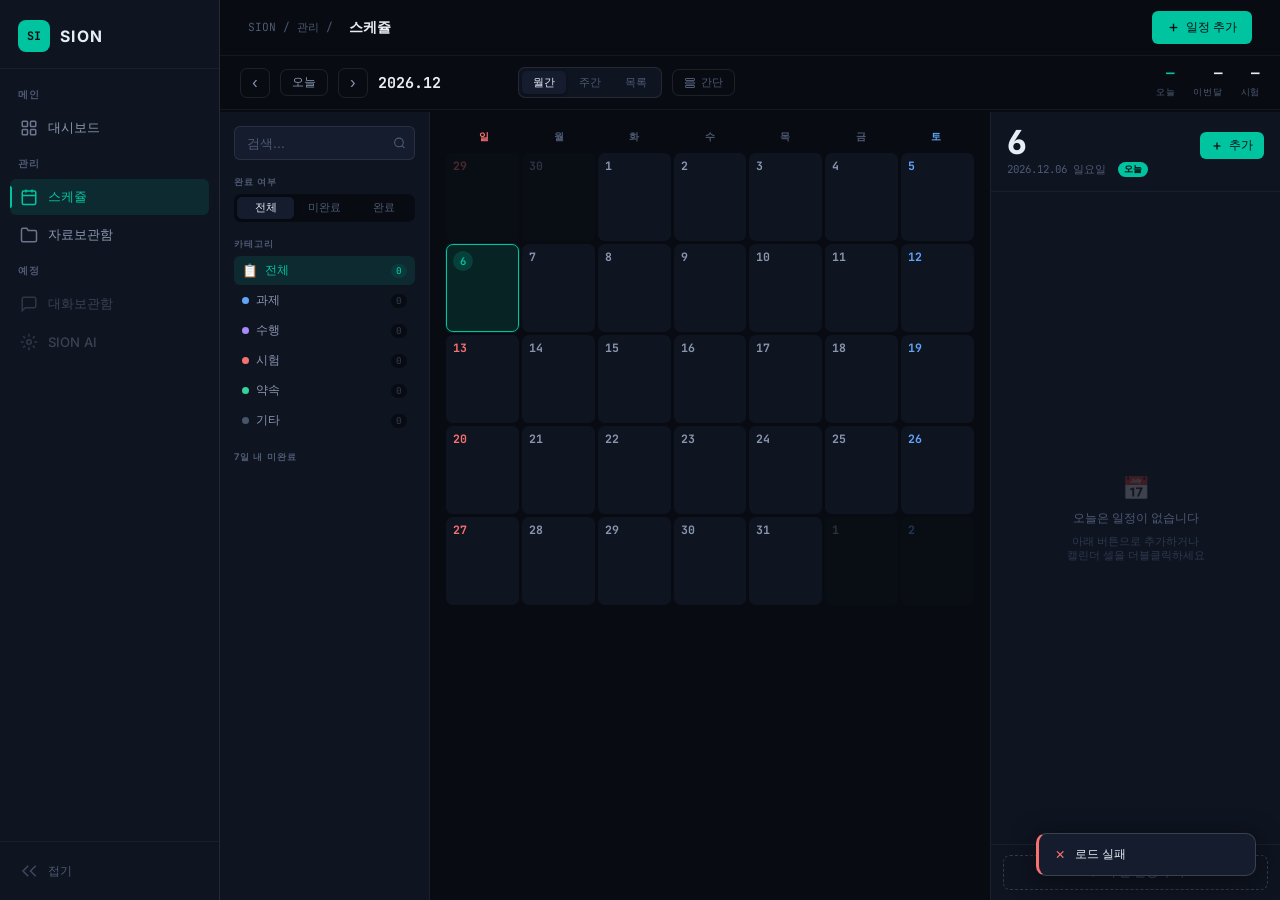
==== commit 0442e28a: "Update schedule.html" ====
--- a/schedule.html
+++ b/schedule.html
@@ -6,9 +6,6 @@
   <title>SION — 스케쥴</title>
   <link rel="stylesheet" href="sion.css"/>
   <style>
-/* ═══════════════════════════════════════════
-   스케쥴 전용
-═══════════════════════════════════════════ */
 .sched-wrap {
   display: flex;
   flex-direction: column;
@@ -132,7 +129,6 @@
   border-radius: 0 1px 1px 0;
 }
 
-/* 3단 바디 */
 .sched-body {
   display: grid;
   grid-template-columns: 240px 1fr 320px;
@@ -161,12 +157,10 @@
   overflow: hidden;
   min-height: 0;
 }
-/* rb는 남은 공간만 차지 — inline-form과 rf는 항상 하단 고정 */
 #rb { flex: 1; overflow-y: auto; min-height: 0; }
 #inline-form { flex-shrink: 0; }
 .rf { flex-shrink: 0; }
 
-/* ── 왼쪽 패널 ─── */
 .search-box { position: relative; }
 .search-box input { padding-right: 30px; }
 .search-box svg { position: absolute; right: 9px; top: 50%; transform: translateY(-50%); color: var(--tx-3); pointer-events: none; }
@@ -256,7 +250,6 @@
   white-space: nowrap;
 }
 
-/* ── 캘린더 ─── */
 .cal-wrap { padding: 14px 16px; min-height: 100%; box-sizing: border-box; }
 .cal-dow-row {
   display: grid;
@@ -346,7 +339,6 @@
   color: #f87171;
   pointer-events: none;
 }
-/* compact */
 .cal-grid.compact .cal-cell { min-height: 46px; }
 .cal-grid.compact .cal-chips { display: none; }
 .cal-grid.compact .dot-row { display: flex !important; }
@@ -358,7 +350,6 @@
 }
 .cdot { width: 5px; height: 5px; border-radius: 50%; flex-shrink: 0; }
 
-/* ── 주간/목록 뷰 ─── */
 .week-view { padding: 14px 16px; }
 .week-grid {
   display: grid;
@@ -431,7 +422,6 @@
   border-radius: 9px;
 }
 
-/* ── 오른쪽 패널 ─── */
 .rh {
   padding: 14px 16px;
   border-bottom: 1px solid var(--line-sub);
@@ -483,7 +473,6 @@
   text-align: center;
 }
 
-/* 오른쪽 일정 아이템 */
 .ri {
   background: var(--bg-float);
   border: 1px solid var(--line-mid);
@@ -547,7 +536,6 @@
 }
 .ri:hover .ri-acts { opacity: 1; }
 
-/* 인라인 추가 */
 .inline-form {
   background: rgba(0,196,160,0.05);
   border: 1px solid var(--ac);
@@ -583,7 +571,6 @@
 }
 .add-btn:hover { border-color: var(--ac); color: var(--ac); background: var(--ac-soft); }
 
-/* 반응형 */
 @media (max-width: 1280px) {
   .sched-body { grid-template-columns: 210px 1fr 290px; }
 }
@@ -653,7 +640,6 @@
     </div>
 
     <div class="sched-wrap">
-      <!-- 헤더 바 -->
       <div class="sched-header">
         <button class="nav-btn" id="nav-prev">‹</button>
         <button class="today-btn" id="nav-today">오늘</button>
@@ -676,9 +662,7 @@
       </div>
       <div class="prog-strip"><div class="prog-fill" id="prog-fill" style="width:0%"></div></div>
 
-      <!-- 3단 -->
       <div class="sched-body">
-        <!-- 왼쪽 -->
         <div class="panel-left">
           <div class="search-box">
             <input class="input" type="text" id="left-search" placeholder="검색..."/>
@@ -709,10 +693,8 @@
           </div>
         </div>
 
-        <!-- 중앙 -->
         <div class="panel-center" id="panel-center"></div>
 
-        <!-- 오른쪽 -->
         <div class="panel-right">
           <div class="rh">
             <div style="display:flex;align-items:flex-end;gap:8px">
@@ -798,8 +780,8 @@
         <textarea class="input" id="form-content" rows="3" placeholder="내용"></textarea>
       </div>
       <div class="form-group">
-        <label class="input-label">추가 정보</label>
-        <input class="input" type="text" id="form-add" placeholder="링크, 장소 등"/>
+        <label class="input-label">장소 / 링크</label>
+        <input class="input" type="text" id="form-loc" placeholder="장소, 링크 등"/>
       </div>
     </div>
     <div class="modal-foot">
@@ -827,7 +809,6 @@
   fKw: [],
 };
 
-// ── 초기화 ───────────────────────────────────
 (async()=>{
   setPeriod();
   await loadData();
@@ -835,16 +816,16 @@
   initControls();
 })();
 
-// ── 데이터 ───────────────────────────────────
+// ── 데이터 (schedules 테이블) ────────────────────────────────
 async function loadData(){
   const s=new Date(S.yr,S.mo-1,1); s.setDate(s.getDate()-7); s.setHours(0,0,0,0);
   const e=new Date(S.yr,S.mo,0);   e.setDate(e.getDate()+7); e.setHours(23,59,59,999);
   try{
-    const rows=await SION.db.select('schedule',
-      `s_date=gte.${SION.date.toISO(s)}&s_date=lte.${SION.date.toISO(e)}&order=s_date.asc&limit=500`);
+    const rows=await SION.db.select('schedules',
+      `due_at=gte.${SION.date.toISO(s)}&due_at=lte.${SION.date.toISO(e)}&order=due_at.asc&limit=500`);
     S.data={};
     rows.forEach(r=>{
-      const k=SION.date.toDate(new Date(r.s_date));
+      const k=SION.date.toDate(new Date(r.due_at));
       (S.data[k]||(S.data[k]=[])).push(r);
     });
     updateStats();
@@ -855,17 +836,17 @@
   const n=new Date(); n.setHours(0,0,0,0);
   const e=new Date(n); e.setDate(e.getDate()+7); e.setHours(23,59,59,999);
   try{
-    const rows=await SION.db.select('schedule',
-      `s_end=eq.false&s_date=gte.${SION.date.toISO(n)}&s_date=lte.${SION.date.toISO(e)}&order=s_date.asc&limit=10`);
+    const rows=await SION.db.select('schedules',
+      `is_done=eq.false&due_at=gte.${SION.date.toISO(n)}&due_at=lte.${SION.date.toISO(e)}&order=due_at.asc&limit=10`);
     const el=document.getElementById('upcoming-left');
     if(!rows.length){el.innerHTML='<div style="font-size:0.74rem;color:var(--tx-4);padding:4px 0">없음</div>';return;}
     el.innerHTML=rows.map(r=>{
-      const ds=SION.date.toDate(new Date(r.s_date));
+      const ds=SION.date.toDate(new Date(r.due_at));
       const dd=SION.date.dday(ds);
       const cls=dd.cls==='today'?'t':dd.cls==='soon'?'s':'n';
       return`<div class="up-item" data-date="${ds}">
         <span class="up-dd ${cls}">${dd.label}</span>
-        <span class="up-name">${SION.util.esc(r.s_name)}</span>
+        <span class="up-name">${SION.util.esc(r.title)}</span>
       </div>`;
     }).join('');
     el.querySelectorAll('[data-date]').forEach(el2=>{
@@ -875,32 +856,28 @@
 }
 
 function updateStats(){
-  // 오늘
   const tStr=SION.date.toDate();
   const tItems=S.data[tStr]||[];
-  document.getElementById('stat-td').textContent=tItems.filter(i=>!i.s_end).length;
-  // 이번달
+  document.getElementById('stat-td').textContent=tItems.filter(i=>!i.is_done).length;
   let mo=0;
   Object.entries(S.data).forEach(([k,arr])=>{
     const[y,m]=k.split('-').map(Number);
     if(y===S.yr&&m===S.mo) mo+=arr.length;
   });
   document.getElementById('stat-mo').textContent=mo;
-  // 시험
-  const now=new Date(); now.setHours(0,0,0,0);
+  const now2=new Date(); now2.setHours(0,0,0,0);
   let near=null;
   Object.values(S.data).flat().forEach(r=>{
-    if(r.s_category==='시험'&&!r.s_end){
-      const d=new Date(r.s_date);
-      if(d>=now&&(!near||d<new Date(near.s_date))) near=r;
+    if(r.category==='시험'&&!r.is_done){
+      const d=new Date(r.due_at);
+      if(d>=now2&&(!near||d<new Date(near.due_at))) near=r;
     }
   });
   if(near){
-    const diff=Math.round((new Date(near.s_date)-now)/86400000);
+    const diff=Math.round((new Date(near.due_at)-now2)/86400000);
     document.getElementById('stat-ex').textContent=`D-${diff}`;
   }else document.getElementById('stat-ex').textContent='—';
-  // 오늘 진행률
-  const done=tItems.filter(i=>i.s_end).length;
+  const done=tItems.filter(i=>i.is_done).length;
   const pct=tItems.length?Math.round(done/tItems.length*100):0;
   document.getElementById('prog-fill').style.width=pct+'%';
 }
@@ -910,7 +887,7 @@
   Object.entries(S.data).forEach(([k,arr])=>{
     const[y,m]=k.split('-').map(Number);
     if(y!==S.yr||m!==S.mo) return;
-    arr.forEach(r=>{ cnt.all++; const c=r.s_category||'기타'; if(cnt[c]!==undefined)cnt[c]++;else cnt['기타']++; });
+    arr.forEach(r=>{ cnt.all++; const c=r.category||'기타'; if(cnt[c]!==undefined)cnt[c]++;else cnt['기타']++; });
   });
   ['all','과제','수행','시험','약속','기타'].forEach(k=>{
     const el=document.getElementById(`cn-${k}`); if(el) el.textContent=cnt[k]||0;
@@ -930,7 +907,6 @@
   const d=SION.date.parseDate(ds); d.setDate(d.getDate()-d.getDay()); return d;
 }
 
-// ── 중앙 렌더링 ───────────────────────────────
 function renderCenter(){
   const el=document.getElementById('panel-center');
   if(S.view==='month') renderMonth(el);
@@ -940,24 +916,23 @@
 
 function getFiltered(ds){
   let items=S.data[ds]||[];
-  if(S.fCat) items=items.filter(i=>i.s_category===S.fCat);
-  if(S.fEnd==='todo') items=items.filter(i=>!i.s_end);
-  if(S.fEnd==='done') items=items.filter(i=>i.s_end);
-  if(S.fQ){const q=S.fQ.toLowerCase();items=items.filter(i=>i.s_name?.toLowerCase().includes(q)||i.s_content?.toLowerCase().includes(q)||i.s_keywords?.some(k=>k.toLowerCase().includes(q)));}
+  if(S.fCat) items=items.filter(i=>i.category===S.fCat);
+  if(S.fEnd==='todo') items=items.filter(i=>!i.is_done);
+  if(S.fEnd==='done') items=items.filter(i=>i.is_done);
+  if(S.fQ){const q=S.fQ.toLowerCase();items=items.filter(i=>i.title?.toLowerCase().includes(q)||i.content?.toLowerCase().includes(q)||i.tags?.some(k=>k.toLowerCase().includes(q)));}
   return items;
 }
 
-// 가장 가까운 시험
 function nearExamDate(){
-  const now=new Date(); now.setHours(0,0,0,0);
+  const now2=new Date(); now2.setHours(0,0,0,0);
   let near=null;
   Object.values(S.data).flat().forEach(r=>{
-    if(r.s_category==='시험'&&!r.s_end){
-      const d=new Date(r.s_date);
-      if(d>=now&&(!near||d<new Date(near.s_date))) near=r;
+    if(r.category==='시험'&&!r.is_done){
+      const d=new Date(r.due_at);
+      if(d>=now2&&(!near||d<new Date(near.due_at))) near=r;
     }
   });
-  return near? SION.date.toDate(new Date(near.s_date)):null;
+  return near? SION.date.toDate(new Date(near.due_at)):null;
 }
 
 function renderMonth(el){
@@ -989,9 +964,9 @@
     const MAX=S.compact?0:3;
     const shown=items.slice(0,MAX);
     const more=items.length-MAX;
-    const chips=shown.map(r=>`<div class="cchip cat-${r.s_category||'기타'} ${r.s_end?'done':''}" data-chip-id="${r.id}" title="${SION.util.esc(r.s_name)}">${SION.util.esc(r.s_name)}</div>`).join('');
+    const chips=shown.map(r=>`<div class="cchip cat-${r.category||'기타'} ${r.is_done?'done':''}" data-chip-id="${r.id}" title="${SION.util.esc(r.title)}">${SION.util.esc(r.title)}</div>`).join('');
     const moreH=more>0?`<div class="cmore">+${more}</div>`:'';
-    const dots=all.slice(0,5).map(r=>`<div class="cdot" style="background:${CAT_COL[r.s_category]||'#475569'};opacity:${r.s_end?.3:1}"></div>`).join('');
+    const dots=all.slice(0,5).map(r=>`<div class="cdot" style="background:${CAT_COL[r.category]||'#475569'};opacity:${r.is_done?.3:1}"></div>`).join('');
 
     return`<div class="${cls}" data-date="${ds}">
       <span class="cdn">${n}</span>
@@ -1001,15 +976,19 @@
     </div>`;
   };
 
+  // 이전 달 넘어가는 칸: 이전 달/연도를 정확히 계산 (기존 버그 수정)
+  const prevMonth = S.mo===1 ? 12 : S.mo-1;
+  const prevYear  = S.mo===1 ? S.yr-1 : S.yr;
   for(let i=first-1;i>=0;i--){
-    const d=prevLast-i, m=S.calMonth-1||12, y=S.mo===1?S.yr-1:S.yr;
-    cells+=buildCell(`${y}-${PAD(m)}-${PAD(d)}`,d,true);
+    const d=prevLast-i;
+    cells+=buildCell(`${prevYear}-${PAD(prevMonth)}-${PAD(d)}`,d,true);
   }
   for(let d=1;d<=last;d++) cells+=buildCell(`${S.yr}-${PAD(S.mo)}-${PAD(d)}`,d,false);
   const total=first+last; const rows=Math.ceil(total/7); let nd=1;
+  const nextMonth = S.mo===12 ? 1 : S.mo+1;
+  const nextYear  = S.mo===12 ? S.yr+1 : S.yr;
   for(let i=total;i<rows*7;i++){
-    const m=S.mo%12+1, y=S.mo===12?S.yr+1:S.yr;
-    cells+=buildCell(`${y}-${PAD(m)}-${PAD(nd)}`,nd++,true);
+    cells+=buildCell(`${nextYear}-${PAD(nextMonth)}-${PAD(nd)}`,nd++,true);
   }
 
   el.innerHTML=`<div class="cal-wrap">
@@ -1021,7 +1000,6 @@
   </div>`;
 
   el.querySelectorAll('.cal-cell[data-date]').forEach(c=>{
-    // 칩 클릭 → 수정 모달
     c.querySelectorAll('[data-chip-id]').forEach(chip=>{
       chip.addEventListener('click',e=>{
         e.stopPropagation();
@@ -1029,12 +1007,10 @@
         setTimeout(()=>openEdit(chip.dataset.chipId),50);
       });
     });
-    // 셀 클릭 → 날짜 선택 (우측 패널 업데이트)
     c.addEventListener('click',e=>{
       if(e.target.closest('[data-chip-id]')) return;
       selectDate(c.dataset.date);
     });
-    // 더블클릭 → 새 일정 추가
     c.addEventListener('dblclick',e=>{
       if(e.target.closest('[data-chip-id]')) return;
       selectDate(c.dataset.date);
@@ -1064,13 +1040,13 @@
     for(let i=0;i<7;i++){
       const d=new Date(ws); d.setDate(d.getDate()+i);
       const ds=SION.date.toDate(d);
-      const evs=(S.data[ds]||[]).filter(r=>r.s_date&&new Date(r.s_date).getHours()===h);
+      const evs=(S.data[ds]||[]).filter(r=>r.due_at&&new Date(r.due_at).getHours()===h);
       const evsHtml=evs.map(r=>{
-        const col=CAT_COL[r.s_category]||'#475569';
+        const col=CAT_COL[r.category]||'#475569';
         return`<div class="wev" style="background:${col}20;color:${col};border-left:2px solid ${col}"
           data-ev-id="${r.id}" data-ev-date="${ds}"
           onclick="event.stopPropagation();selectDate('${ds}');setTimeout(()=>openEdit('${r.id}'),50)"
-          title="${SION.util.esc(r.s_name)}">${SION.util.esc(r.s_name)}</div>`;
+          title="${SION.util.esc(r.title)}">${SION.util.esc(r.title)}</div>`;
       }).join('');
       row+=`<div class="ws-cell" data-date="${ds}" data-hour="${h}">${evsHtml}</div>`;
     }
@@ -1114,12 +1090,11 @@
   bindRiEvents(el);
 }
 
-// ── 오른쪽 패널 ───────────────────────────────
 function renderRight(){
   const ds=S.sel;
   const d=SION.date.parseDate(ds);
-  const now=new Date(); now.setHours(0,0,0,0);
-  const diff=Math.round((d-now)/86400000);
+  const now2=new Date(); now2.setHours(0,0,0,0);
+  const diff=Math.round((d-now2)/86400000);
 
   document.getElementById('rh-date-n').textContent=d.getDate();
   document.getElementById('rh-meta').innerHTML=
@@ -1129,7 +1104,7 @@
     `<span style="font-size:0.68rem;color:var(--tx-3);margin-left:4px">${Math.abs(diff)}일 전</span>`}`;
 
   const items=S.data[ds]||[];
-  const exams=items.filter(i=>i.s_category==='시험'&&!i.s_end);
+  const exams=items.filter(i=>i.category==='시험'&&!i.is_done);
   const ddEl=document.getElementById('rh-dday');
   if(exams.length){ const dd=SION.date.dday(ds); ddEl.textContent=dd.label; ddEl.style.display=''; }
   else ddEl.style.display='none';
@@ -1143,7 +1118,6 @@
       <div style="font-size:0.8rem;color:var(--tx-3)">${relLabel} 일정이 없습니다</div>
       <div style="font-size:0.72rem;color:var(--tx-4)">아래 버튼으로 추가하거나<br>캘린더 셀을 더블클릭하세요</div>
     </div>`;
-    // 인라인 폼은 닫아두기 (혹시 열려있으면)
     hideInlineForm();
     return;
   }
@@ -1152,20 +1126,20 @@
 }
 
 function buildRi(r){
-  const cat=r.s_category||'기타';
-  return`<div class="ri ${r.s_end?'done':''}" data-id="${r.id}">
+  const cat=r.category||'기타';
+  return`<div class="ri ${r.is_done?'done':''}" data-id="${r.id}">
     <div class="ri-bar cat-${cat}"></div>
-    <div class="ri-chk ${r.s_end?'done':''}" data-id="${r.id}">
-      ${r.s_end?`<svg width="9" height="9" viewBox="0 0 12 12"><polyline points="2,6 5,9 10,3" stroke="white" stroke-width="2" fill="none" stroke-linecap="round"/></svg>`:''}
+    <div class="ri-chk ${r.is_done?'done':''}" data-id="${r.id}">
+      ${r.is_done?`<svg width="9" height="9" viewBox="0 0 12 12"><polyline points="2,6 5,9 10,3" stroke="white" stroke-width="2" fill="none" stroke-linecap="round"/></svg>`:''}
     </div>
     <div class="ri-bd">
-      <div class="ri-name">${SION.util.esc(r.s_name)}</div>
+      <div class="ri-name">${SION.util.esc(r.title)}</div>
       <div class="ri-meta">
-        ${r.s_date?`<span class="ri-time">${SION.date.fmtDateTime(r.s_date)}</span>`:''}
+        ${r.due_at?`<span class="ri-time">${SION.date.fmtDateTime(r.due_at)}</span>`:''}
         ${SION.ui.catBadge(cat)}
-        ${r.s_keywords?.length?`<div class="ri-kws">${r.s_keywords.slice(0,3).map(k=>`<span class="ri-kw">${SION.util.esc(k)}</span>`).join('')}</div>`:''}
+        ${r.tags?.length?`<div class="ri-kws">${r.tags.slice(0,3).map(k=>`<span class="ri-kw">${SION.util.esc(k)}</span>`).join('')}</div>`:''}
       </div>
-      ${r.s_content?`<div class="ri-prev">${SION.util.esc(r.s_content)}</div>`:''}
+      ${r.content?`<div class="ri-prev">${SION.util.esc(r.content)}</div>`:''}
     </div>
     <div class="ri-acts">
       <button class="btn-icon btn-sm edit-btn" data-id="${r.id}">
@@ -1184,7 +1158,6 @@
   el.querySelectorAll('.del-btn').forEach(b=>b.addEventListener('click',e=>{e.stopPropagation();del(b.dataset.id);}));
 }
 
-// ── 날짜 선택 ─────────────────────────────────
 function selectDate(ds){
   S.sel=ds;
   const[y,m]=ds.split('-').map(Number);
@@ -1199,7 +1172,6 @@
   hideInlineForm();
 }
 
-// ── 내비 ─────────────────────────────────────
 function nav(dir){
   if(S.view==='week'){
     const d=SION.date.parseDate(S.sel); d.setDate(d.getDate()+dir*7);
@@ -1214,14 +1186,13 @@
   loadData().then(()=>{renderCenter();renderRight();renderLeftStats();});
 }
 
-// ── CRUD ─────────────────────────────────────
 async function toggleDone(id){
   let item=null; for(const arr of Object.values(S.data)){item=arr.find(r=>String(r.id)===String(id));if(item)break;}
   if(!item) return;
   try{
-    await SION.db.update('schedule',`id=eq.${id}`,{s_end:!item.s_end});
-    item.s_end=!item.s_end;
-    SION.ui.toast(item.s_end?'완료':'미완료로 변경','success');
+    await SION.db.update('schedules',`id=eq.${id}`,{is_done:!item.is_done});
+    item.is_done=!item.is_done;
+    SION.ui.toast(item.is_done?'완료':'미완료로 변경','success');
     renderCenter(); renderRight(); updateStats(); loadUpcoming();
   }catch(e){SION.ui.toast('오류: '+e.message,'error');}
 }
@@ -1229,7 +1200,7 @@
 async function del(id){
   if(!confirm('삭제하시겠습니까?')) return;
   try{
-    await SION.db.remove('schedule',`id=eq.${id}`);
+    await SION.db.remove('schedules',`id=eq.${id}`);
     for(const[k,arr] of Object.entries(S.data)){
       const i=arr.findIndex(r=>String(r.id)===String(id));
       if(i!==-1){arr.splice(i,1);break;}
@@ -1240,14 +1211,11 @@
   }catch(e){SION.ui.toast('삭제 실패','error');}
 }
 
-// ── 인라인 폼 ─────────────────────────────────
 function showInlineForm(){
-  // 폼 초기화
   document.getElementById('if-name').value='';
   document.getElementById('if-cat').value='';
   const n=new Date(); n.setHours(n.getHours()+1,0,0,0);
   document.getElementById('if-time').value=`${PAD(n.getHours())}:00`;
-  // 열기
   document.getElementById('inline-form').classList.add('open');
   document.getElementById('right-add-btn').style.display='none';
   setTimeout(()=>document.getElementById('if-name').focus(),30);
@@ -1264,9 +1232,9 @@
   const dt=new Date(`${S.sel}T${time||'09:00'}:00`);
   const btn=document.getElementById('if-save'); btn.disabled=true;
   try{
-    const res=await SION.db.insert('schedule',{s_name:name,s_date:dt.toISOString(),s_category:cat||null,s_end:false});
+    const res=await SION.db.insert('schedules',{title:name,due_at:dt.toISOString(),category:cat||'기타',is_done:false});
     const item=Array.isArray(res)?res[0]:res;
-    if(item){(S.data[S.sel]||(S.data[S.sel]=[])).push(item); S.data[S.sel].sort((a,b)=>new Date(a.s_date)-new Date(b.s_date));}
+    if(item){(S.data[S.sel]||(S.data[S.sel]=[])).push(item); S.data[S.sel].sort((a,b)=>new Date(a.due_at)-new Date(b.due_at));}
     SION.ui.toast('추가됨','success');
     hideInlineForm();
     renderCenter(); renderRight(); updateStats(); renderLeftStats(); loadUpcoming();
@@ -1274,10 +1242,9 @@
   finally{btn.disabled=false;}
 }
 
-// ── 수정 모달 ─────────────────────────────────
 function openAdd(){
   S.fKw=[];
-  ['form-id','form-name','form-content','form-add'].forEach(id=>document.getElementById(id).value='');
+  ['form-id','form-name','form-content','form-loc'].forEach(id=>document.getElementById(id).value='');
   document.getElementById('form-cat').value='';
   document.getElementById('form-date').value=`${S.sel}T09:00`;
   document.getElementById('form-del').style.display='none';
@@ -1288,13 +1255,13 @@
 function openEdit(id){
   let item=null; for(const arr of Object.values(S.data)){item=arr.find(r=>String(r.id)===String(id));if(item)break;}
   if(!item) return;
-  S.fKw=Array.isArray(item.s_keywords)?[...item.s_keywords]:[];
+  S.fKw=Array.isArray(item.tags)?[...item.tags]:[];
   document.getElementById('form-id').value=item.id;
-  document.getElementById('form-name').value=item.s_name||'';
-  document.getElementById('form-cat').value=item.s_category||'';
-  document.getElementById('form-date').value=SION.date.toDatetimeLocal(item.s_date);
-  document.getElementById('form-content').value=item.s_content||'';
-  document.getElementById('form-add').value=item.s_add||'';
+  document.getElementById('form-name').value=item.title||'';
+  document.getElementById('form-cat').value=item.category||'';
+  document.getElementById('form-date').value=SION.date.toDatetimeLocal(item.due_at);
+  document.getElementById('form-content').value=item.content||'';
+  document.getElementById('form-loc').value=item.location||'';
   document.getElementById('form-del').style.display=''; document.getElementById('form-del').dataset.id=id;
   renderFKw(); document.getElementById('modal-title').textContent='일정 수정';
   SION.ui.openModal('modal-sched');
@@ -1311,24 +1278,24 @@
   const id=document.getElementById('form-id').value;
   const dv=document.getElementById('form-date').value;
   const body={
-    s_name:name, s_date:dv?new Date(dv).toISOString():null,
-    s_category:document.getElementById('form-cat').value||null,
-    s_keywords:S.fKw.length?S.fKw:null,
-    s_content:document.getElementById('form-content').value.trim()||null,
-    s_add:document.getElementById('form-add').value.trim()||null,
+    title:name, due_at:dv?new Date(dv).toISOString():null,
+    category:document.getElementById('form-cat').value||'기타',
+    tags:S.fKw.length?S.fKw:null,
+    content:document.getElementById('form-content').value.trim()||null,
+    location:document.getElementById('form-loc').value.trim()||null,
   };
   const btn=document.getElementById('form-save'); btn.disabled=true; btn.innerHTML=SION.ui.spinner(14)+' 저장중';
   try{
     if(id){
-      const res=await SION.db.update('schedule',`id=eq.${id}`,body);
+      const res=await SION.db.update('schedules',`id=eq.${id}`,body);
       const upd=Array.isArray(res)?res[0]:res;
       for(const arr of Object.values(S.data)){const i=arr.findIndex(r=>String(r.id)===String(id));if(i!==-1){if(upd)arr[i]={...arr[i],...upd};break;}}
       SION.ui.toast('수정됨','success');
     }else{
-      body.s_end=false;
-      const res=await SION.db.insert('schedule',body);
+      body.is_done=false;
+      const res=await SION.db.insert('schedules',body);
       const item=Array.isArray(res)?res[0]:res;
-      if(item){const ds=SION.date.toDate(new Date(item.s_date));(S.data[ds]||(S.data[ds]=[])).push(item);S.data[ds].sort((a,b)=>new Date(a.s_date)-new Date(b.s_date));}
+      if(item){const ds=SION.date.toDate(new Date(item.due_at));(S.data[ds]||(S.data[ds]=[])).push(item);S.data[ds].sort((a,b)=>new Date(a.due_at)-new Date(b.due_at));}
       SION.ui.toast('추가됨','success');
     }
     SION.ui.closeModal('modal-sched');
@@ -1337,7 +1304,6 @@
   finally{btn.disabled=false;btn.textContent='저장';}
 }
 
-// ── 컨트롤 초기화 ─────────────────────────────
 function initControls(){
   document.getElementById('nav-prev').addEventListener('click',()=>nav(-1));
   document.getElementById('nav-next').addEventListener('click',()=>nav(1));
